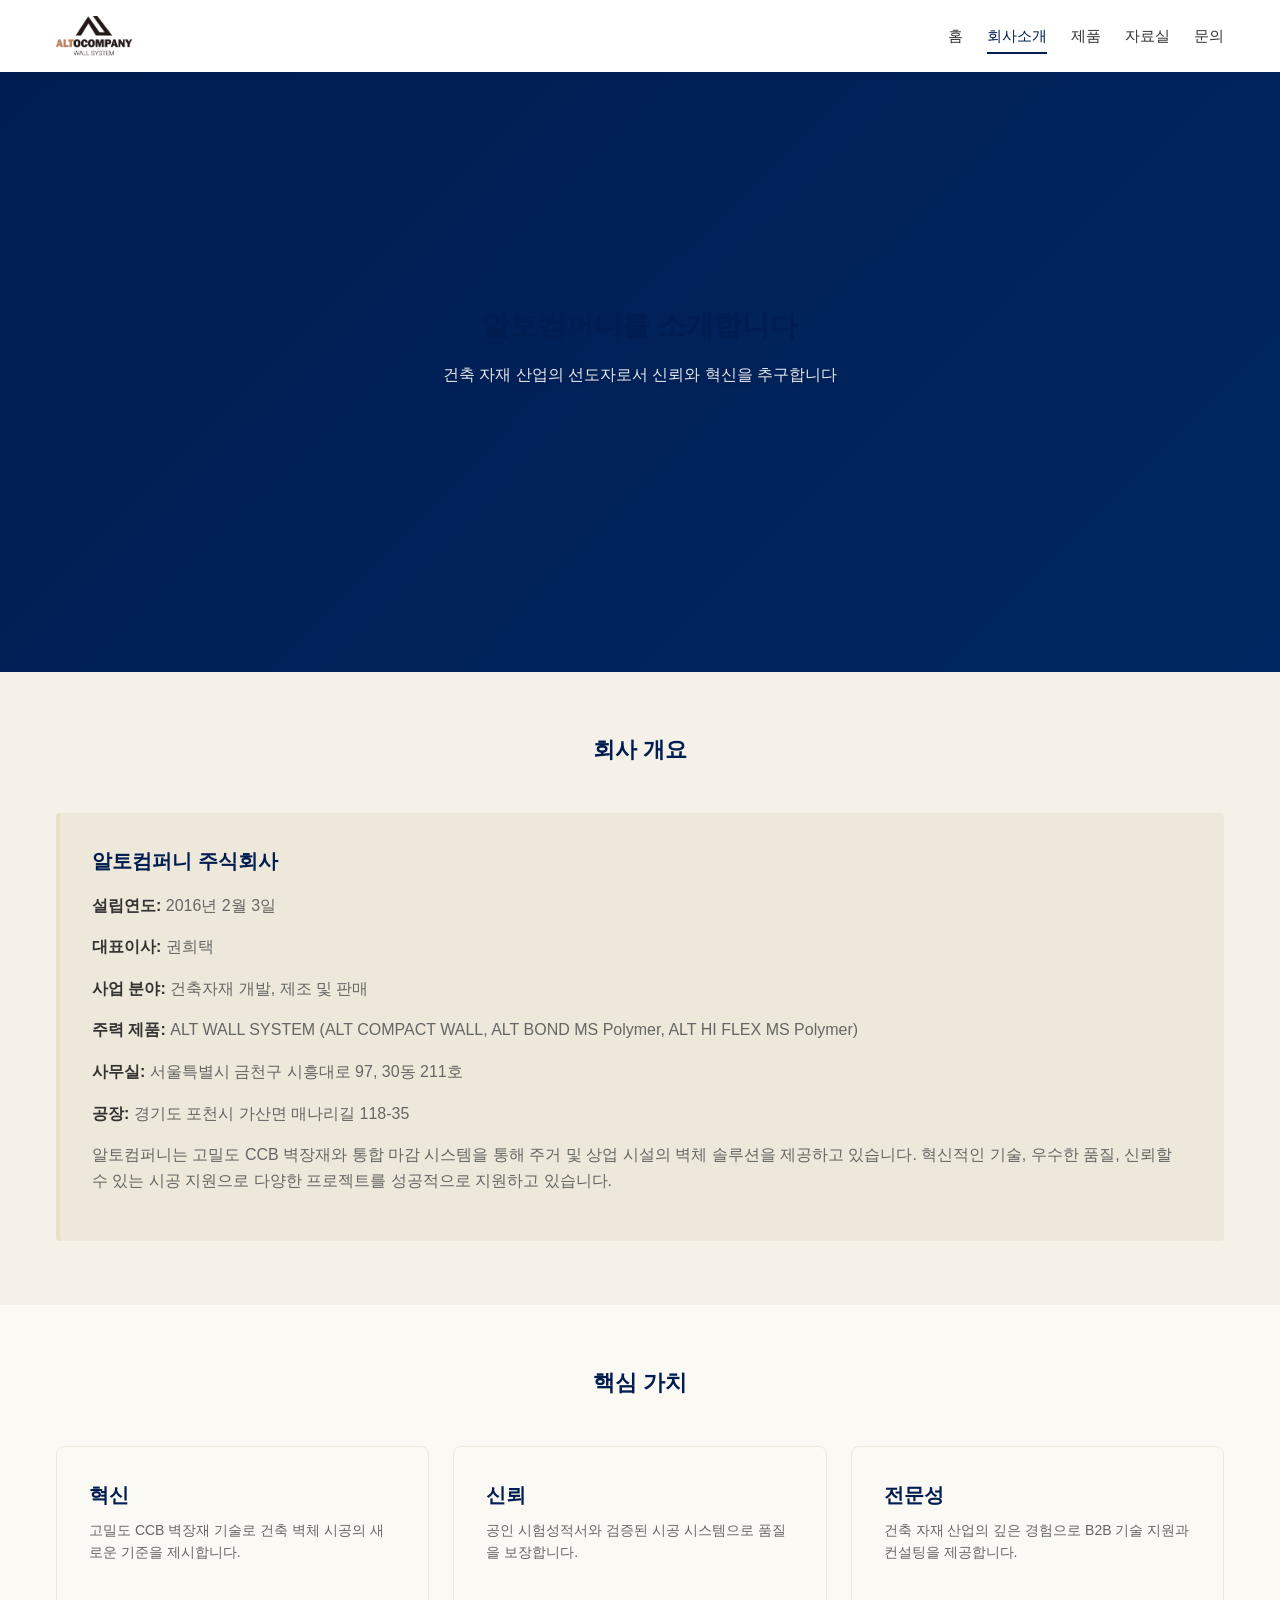
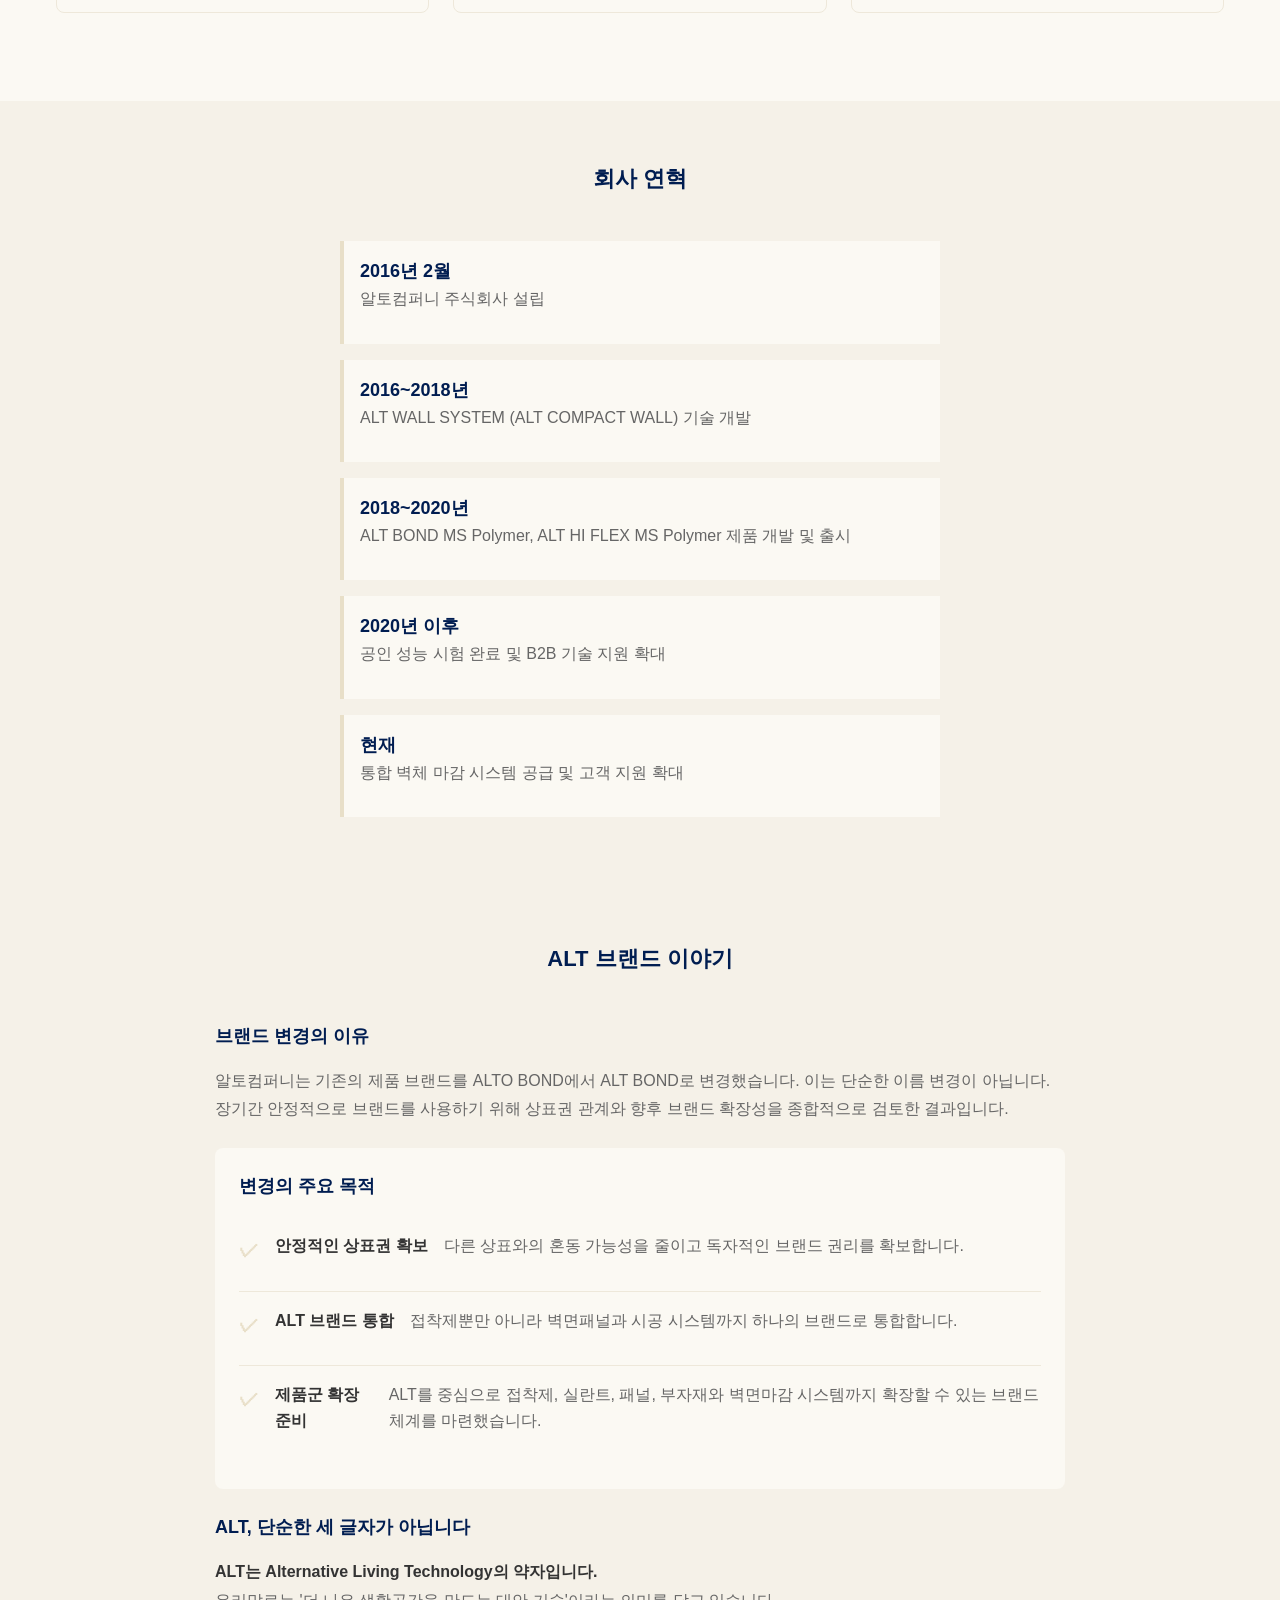
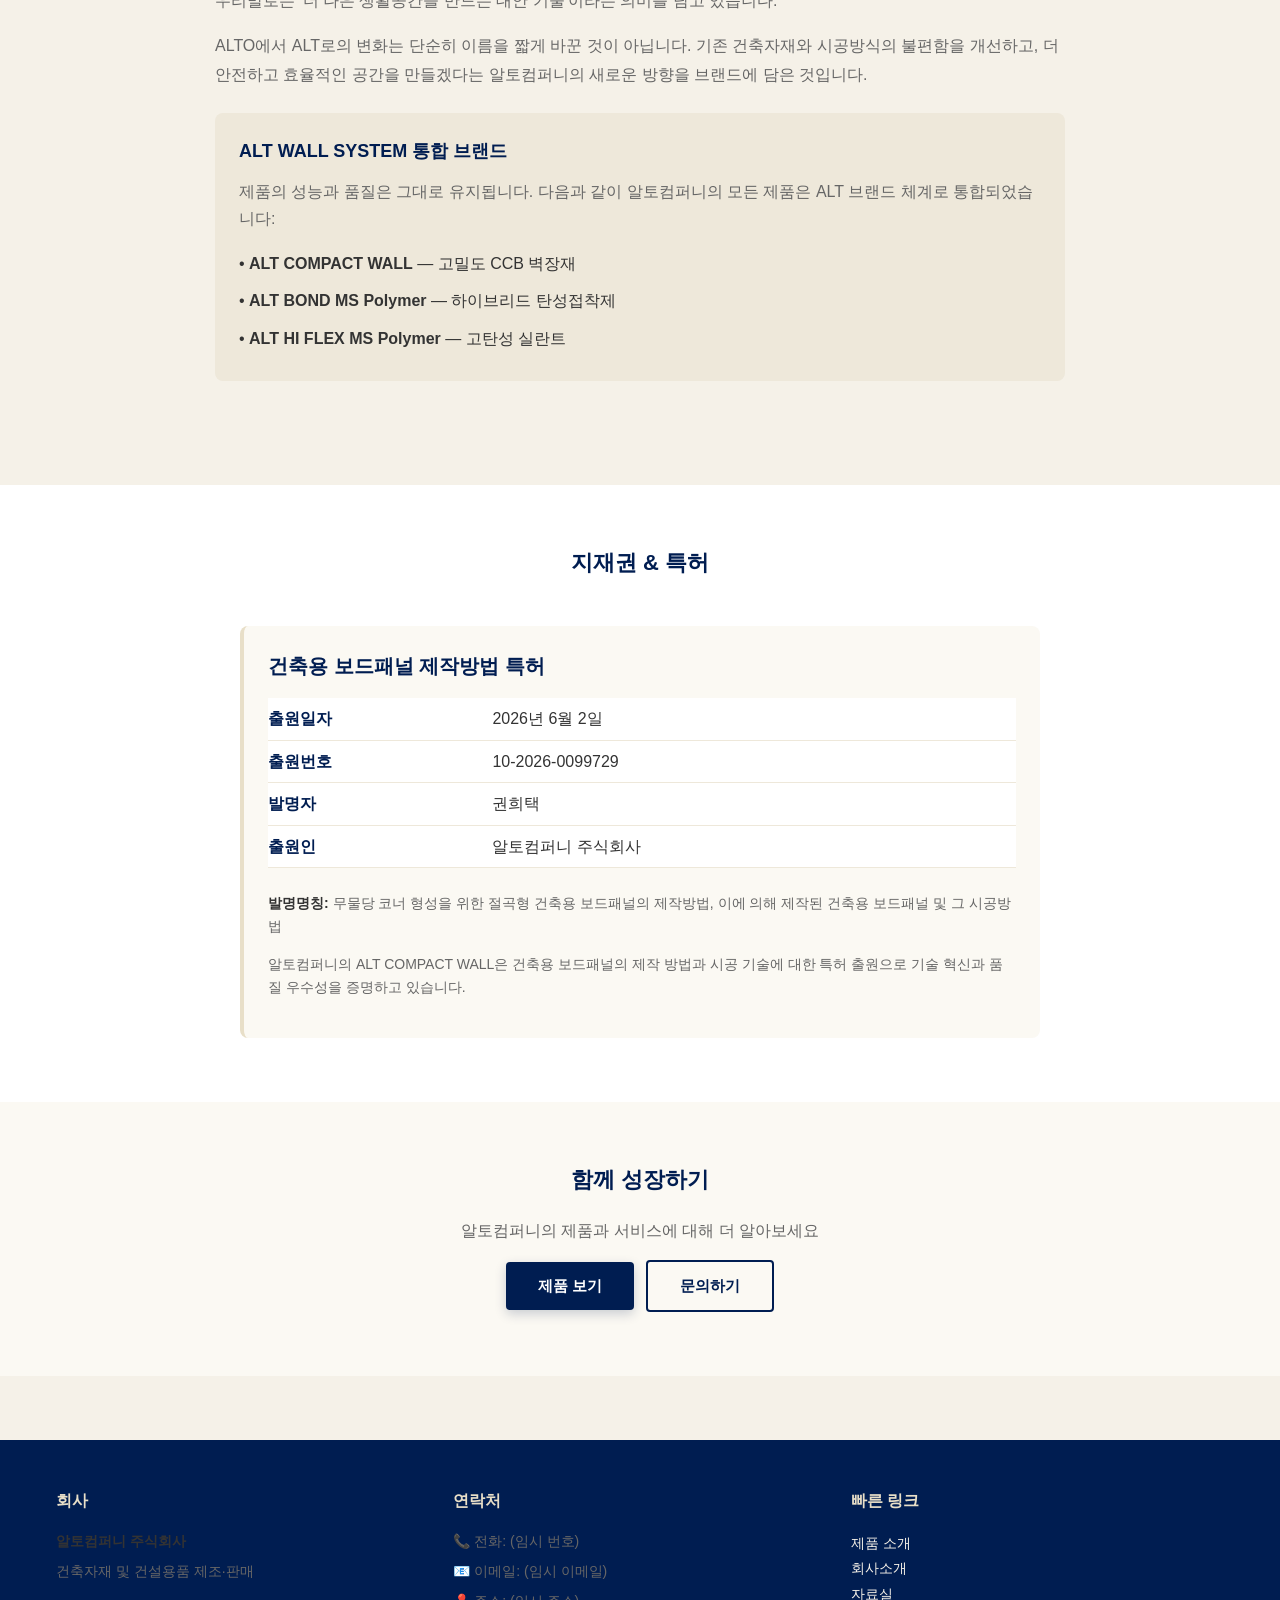
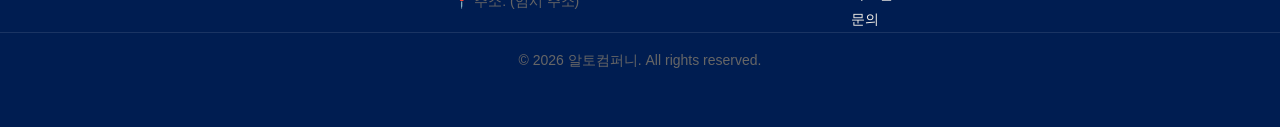
==== about.html @ 34ff3cf1 "Update about.html" ====
<!DOCTYPE html>
<html lang="ko">
<head>
    <meta charset="UTF-8">
    <meta name="viewport" content="width=device-width, initial-scale=1.0">
    <title>회사소개 | 알토컴퍼니</title>
    <link rel="stylesheet" href="style.css">
</head>
<body>
    <!-- 헤더 & 네비게이션 -->
    <header>
        <div class="container">
            <a href="index.html" class="logo">
                <img src="altocompany_website_images_/logo.png" alt="알토컴퍼니 로고">
               
            </a>
            <button class="menu-toggle">☰</button>
            <nav>
                <ul>
                    <li><a href="index.html">홈</a></li>
                    <li><a href="about.html" class="active">회사소개</a></li>
                    <li><a href="products.html">제품</a></li>
                    <li><a href="downloads.html">자료실</a></li>
                    <li><a href="contact.html">문의</a></li>
                </ul>
            </nav>
        </div>
    </header>

    <main>
        <!-- 히어로 섹션 -->
        <section class="hero">
            <div class="container">
                <h1>알토컴퍼니를 소개합니다</h1>
                <p>건축 자재 산업의 선도자로서 신뢰와 혁신을 추구합니다</p>
            </div>
        </section>

        <!-- 회사 개요 -->
        <section>
            <div class="container">
                <h2 class="text-center mb-3">회사 개요</h2>
                <div class="highlight">
                    <h3>알토컴퍼니 주식회사</h3>
                    <p><strong>설립연도:</strong> 2016년 2월 3일</p>
                    <p><strong>대표이사:</strong> 권희택</p>
                    <p><strong>사업 분야:</strong> 건축자재 개발, 제조 및 판매</p>
                    <p><strong>주력 제품:</strong> ALT WALL SYSTEM (ALT COMPACT WALL, ALT BOND MS Polymer, ALT HI FLEX MS Polymer)</p>
                    <p><strong>사무실:</strong> 서울특별시 금천구 시흥대로 97, 30동 211호</p>
                    <p><strong>공장:</strong> 경기도 포천시 가산면 매나리길 118-35</p>
                    <p style="margin-top: 16px;">
                        알토컴퍼니는 고밀도 CCB 벽장재와 통합 마감 시스템을 통해
                        주거 및 상업 시설의 벽체 솔루션을 제공하고 있습니다.
                        혁신적인 기술, 우수한 품질, 신뢰할 수 있는 시공 지원으로
                        다양한 프로젝트를 성공적으로 지원하고 있습니다.
                    </p>
                </div>
            </div>
        </section>

        <!-- 핵심 가치 -->
        <section style="background-color: var(--bg-lighter);">
            <div class="container">
                <h2 class="text-center mb-3">핵심 가치</h2>
                <div class="cards">
                    <div class="card">
                        <h3>혁신</h3>
                        <p>고밀도 CCB 벽장재 기술로 건축 벽체 시공의 새로운 기준을 제시합니다.</p>
                    </div>
                    <div class="card">
                        <h3>신뢰</h3>
                        <p>공인 시험성적서와 검증된 시공 시스템으로 품질을 보장합니다.</p>
                    </div>
                    <div class="card">
                        <h3>전문성</h3>
                        <p>건축 자재 산업의 깊은 경험으로 B2B 기술 지원과 컨설팅을 제공합니다.</p>
                    </div>
                </div>
            </div>
        </section>

        <!-- 연혁 -->
        <section>
            <div class="container">
                <h2 class="text-center mb-3">회사 연혁</h2>
                <div style="max-width: 600px; margin: 0 auto;">
                    <div style="padding: 16px; border-left: 4px solid #E8DFC8; background: #FBF9F3; margin-bottom: 16px;">
                        <strong style="color: #001D51; font-size: 18px;">2016년 2월</strong>
                        <p>알토컴퍼니 주식회사 설립</p>
                    </div>
                    <div style="padding: 16px; border-left: 4px solid #E8DFC8; background: #FBF9F3; margin-bottom: 16px;">
                        <strong style="color: #001D51; font-size: 18px;">2016~2018년</strong>
                        <p>ALT WALL SYSTEM (ALT COMPACT WALL) 기술 개발</p>
                    </div>
                    <div style="padding: 16px; border-left: 4px solid #E8DFC8; background: #FBF9F3; margin-bottom: 16px;">
                        <strong style="color: #001D51; font-size: 18px;">2018~2020년</strong>
                        <p>ALT BOND MS Polymer, ALT HI FLEX MS Polymer 제품 개발 및 출시</p>
                    </div>
                    <div style="padding: 16px; border-left: 4px solid #E8DFC8; background: #FBF9F3; margin-bottom: 16px;">
                        <strong style="color: #001D51; font-size: 18px;">2020년 이후</strong>
                        <p>공인 성능 시험 완료 및 B2B 기술 지원 확대</p>
                    </div>
                    <div style="padding: 16px; border-left: 4px solid #E8DFC8; background: #FBF9F3;">
                        <strong style="color: #001D51; font-size: 18px;">현재</strong>
                        <p>통합 벽체 마감 시스템 공급 및 고객 지원 확대</p>
                    </div>
                </div>
            </div>
        </section>

        <!-- ALT 브랜드 스토리 -->
        <section>
            <div class="container">
                <h2 class="text-center mb-3">ALT 브랜드 이야기</h2>

                <div style="max-width: 850px; margin: 0 auto; margin-bottom: 40px;">
                    <h3 style="color: #001D51; margin-bottom: 16px; font-size: 18px;">브랜드 변경의 이유</h3>
                    <p style="margin-bottom: 24px; line-height: 1.8;">
                        알토컴퍼니는 기존의 제품 브랜드를 ALTO BOND에서 ALT BOND로 변경했습니다. 이는 단순한 이름 변경이 아닙니다.
                        장기간 안정적으로 브랜드를 사용하기 위해 상표권 관계와 향후 브랜드 확장성을 종합적으로 검토한 결과입니다.
                    </p>

                    <div style="background: #FBF9F3; padding: 24px; border-radius: 8px; margin-bottom: 24px;">
                        <h4 style="color: #001D51; margin-bottom: 16px;">변경의 주요 목적</h4>
                        <ul class="features-list">
                            <li>
                                <strong>안정적인 상표권 확보</strong>
                                <p>다른 상표와의 혼동 가능성을 줄이고 독자적인 브랜드 권리를 확보합니다.</p>
                            </li>
                            <li>
                                <strong>ALT 브랜드 통합</strong>
                                <p>접착제뿐만 아니라 벽면패널과 시공 시스템까지 하나의 브랜드로 통합합니다.</p>
                            </li>
                            <li>
                                <strong>제품군 확장 준비</strong>
                                <p>ALT를 중심으로 접착제, 실란트, 패널, 부자재와 벽면마감 시스템까지 확장할 수 있는 브랜드 체계를 마련했습니다.</p>
                            </li>
                        </ul>
                    </div>

                    <h3 style="color: #001D51; margin-bottom: 16px; font-size: 18px;">ALT, 단순한 세 글자가 아닙니다</h3>
                    <p style="margin-bottom: 16px; line-height: 1.8;">
                        <strong>ALT는 Alternative Living Technology의 약자입니다.</strong><br>
                        우리말로는 '더 나은 생활공간을 만드는 대안 기술'이라는 의미를 담고 있습니다.
                    </p>
                    <p style="margin-bottom: 24px; line-height: 1.8;">
                        ALTO에서 ALT로의 변화는 단순히 이름을 짧게 바꾼 것이 아닙니다.
                        기존 건축자재와 시공방식의 불편함을 개선하고, 더 안전하고 효율적인 공간을 만들겠다는 알토컴퍼니의 새로운 방향을 브랜드에 담은 것입니다.
                    </p>

                    <div style="background: #EEE8DA; padding: 24px; border-radius: 8px;">
                        <h4 style="color: #001D51; margin-bottom: 12px;">ALT WALL SYSTEM 통합 브랜드</h4>
                        <p style="margin-bottom: 12px; line-height: 1.7;">
                            제품의 성능과 품질은 그대로 유지됩니다. 다음과 같이 알토컴퍼니의 모든 제품은 ALT 브랜드 체계로 통합되었습니다:
                        </p>
                        <ul style="list-style: none; padding-left: 0;">
                            <li style="padding: 6px 0;">• <strong>ALT COMPACT WALL</strong> — 고밀도 CCB 벽장재</li>
                            <li style="padding: 6px 0;">• <strong>ALT BOND MS Polymer</strong> — 하이브리드 탄성접착제</li>
                            <li style="padding: 6px 0;">• <strong>ALT HI FLEX MS Polymer</strong> — 고탄성 실란트</li>
                        </ul>
                    </div>
                </div>
            </div>
        </section>

        <!-- 지재권 & 특허 -->
        <section style="background-color: white;">
            <div class="container">
                <h2 class="text-center mb-3">지재권 & 특허</h2>

                <div style="max-width: 800px; margin: 0 auto;">
                    <div style="background: #FBF9F3; padding: 24px; border-radius: 8px; border-left: 4px solid #E8DFC8;">
                        <h3 style="color: #001D51; margin-bottom: 12px;">건축용 보드패널 제작방법 특허</h3>
                        <table style="width: 100%; margin-top: 16px;">
                            <tr>
                                <td style="padding: 8px 0; font-weight: 600; width: 30%; color: #001D51;">출원일자</td>
                                <td style="padding: 8px 0;">2026년 6월 2일</td>
                            </tr>
                            <tr>
                                <td style="padding: 8px 0; font-weight: 600; color: #001D51;">출원번호</td>
                                <td style="padding: 8px 0;">10-2026-0099729</td>
                            </tr>
                            <tr>
                                <td style="padding: 8px 0; font-weight: 600; color: #001D51;">발명자</td>
                                <td style="padding: 8px 0;">권희택</td>
                            </tr>
                            <tr>
                                <td style="padding: 8px 0; font-weight: 600; color: #001D51;">출원인</td>
                                <td style="padding: 8px 0;">알토컴퍼니 주식회사</td>
                            </tr>
                        </table>

                        <p style="margin-top: 16px; font-size: 14px; color: #666; line-height: 1.6;">
                            <strong>발명명칭:</strong> 무물당 코너 형성을 위한 절곡형 건축용 보드패널의 제작방법,
                            이에 의해 제작된 건축용 보드패널 및 그 시공방법
                        </p>

                        <p style="margin-top: 16px; font-size: 14px; color: #666; line-height: 1.6;">
                            알토컴퍼니의 ALT COMPACT WALL은 건축용 보드패널의 제작 방법과 시공 기술에 대한
                            특허 출원으로 기술 혁신과 품질 우수성을 증명하고 있습니다.
                        </p>
                    </div>
                </div>
            </div>
        </section>

        <!-- CTA -->
        <section class="text-center" style="background-color: var(--bg-lighter);">
            <div class="container">
                <h2>함께 성장하기</h2>
                <p>알토컴퍼니의 제품과 서비스에 대해 더 알아보세요</p>
                <a href="products.html" class="btn btn-primary">제품 보기</a>
                <a href="contact.html" class="btn btn-outline" style="margin-left: 8px;">문의하기</a>
            </div>
        </section>
    </main>

    <!-- 푸터 -->
    <footer>
        <div class="container">
            <div>
                <h4>회사</h4>
                <p><strong>알토컴퍼니 주식회사</strong></p>
                <p>건축자재 및 건설용품 제조·판매</p>
            </div>
            <div>
                <h4>연락처</h4>
                <p>📞 전화: (임시 번호)</p>
                <p>📧 이메일: (임시 이메일)</p>
                <p>📍 주소: (임시 주소)</p>
            </div>
            <div>
                <h4>빠른 링크</h4>
                <a href="products.html">제품 소개</a><br>
                <a href="about.html">회사소개</a><br>
                <a href="downloads.html">자료실</a><br>
                <a href="contact.html">문의</a>
            </div>
        </div>
        <div class="footer-bottom">
            <p>&copy; 2026 알토컴퍼니. All rights reserved.</p>
        </div>
    </footer>
</body>
</html>
---- style.css ----
/* ========================================
   알토컴퍼니 홈페이지 - 공통 스타일
   ======================================== */

:root {
    /* 색상 */
    --primary: #001D51;
    --bg-light: #F5F1E8;
    --bg-lighter: #FBF9F3;
    --accent: #EEE8DA;
    --wood: #E8DFC8;
    --dark-gray: #333333;
    --light-gray: #666666;

    /* 타이포그래피 */
    --font-family: -apple-system, BlinkMacSystemFont, 'Segoe UI', 'Helvetica Neue', sans-serif;
    --font-title: 28px;
    --font-subtitle: 22px;
    --font-body: 16px;
    --line-height: 1.6;

    /* 간격 */
    --spacing: 16px;
    --max-width: 1200px;
    --gap: 24px;

    /* 반응형 */
    --bp-mobile: 768px;
}

* {
    margin: 0;
    padding: 0;
    box-sizing: border-box;
}

html, body {
    scroll-behavior: smooth;
}

body {
    font-family: var(--font-family);
    font-size: var(--font-body);
    line-height: var(--line-height);
    color: var(--dark-gray);
    background-color: var(--bg-light);
}

/* ========================================
   컨테이너 & 레이아웃
   ======================================== */

.container {
    max-width: var(--max-width);
    margin: 0 auto;
    padding: 0 var(--spacing);
}

section {
    padding: calc(var(--spacing) * 4) 0;
}

/* ========================================
   헤더 & 네비게이션
   ======================================== */

header {
    background-color: white;
    box-shadow: 0 2px 8px rgba(0, 29, 81, 0.08);
    position: sticky;
    top: 0;
    z-index: 1000;
}

header .container {
    display: flex;
    justify-content: space-between;
    align-items: center;
    padding: var(--spacing) var(--spacing);
}

.logo {
    display: flex;
    align-items: center;
    gap: 12px;
    font-size: 16px;
    font-weight: bold;
    color: var(--primary);
    text-decoration: none;
    letter-spacing: -0.5px;
}

.logo img {
    height: 40px;
    width: auto;
    object-fit: contain;
}

.logo-text {
    display: flex;
    flex-direction: column;
    line-height: 1.2;
}

.logo-text strong {
    font-size: 16px;
    font-weight: 700;
}

.logo-text small {
    font-size: 11px;
    font-weight: 400;
    color: var(--light-gray);
}

.logo:hover {
    opacity: 0.8;
}

@media (max-width: var(--bp-mobile)) {
    .logo {
        gap: 8px;
    }

    .logo img {
        height: 32px;
    }

    .logo-text strong {
        font-size: 14px;
    }

    .logo-text small {
        font-size: 10px;
    }
}

nav ul {
    list-style: none;
    display: flex;
    gap: var(--gap);
}

nav a {
    color: var(--dark-gray);
    text-decoration: none;
    font-size: 15px;
    padding: 8px 0;
    border-bottom: 2px solid transparent;
    transition: all 0.3s ease;
}

nav a:hover,
nav a.active {
    color: var(--primary);
    border-bottom-color: var(--primary);
}

/* 모바일 메뉴 토글 (추후 JavaScript 추가) */
.menu-toggle {
    display: none;
    background: none;
    border: none;
    font-size: 24px;
    cursor: pointer;
    color: var(--primary);
}

@media (max-width: var(--bp-mobile)) {
    nav ul {
        display: none;
        flex-direction: column;
        gap: var(--spacing);
        position: absolute;
        top: 60px;
        left: 0;
        right: 0;
        background: white;
        padding: var(--spacing);
        box-shadow: 0 4px 8px rgba(0, 0, 0, 0.1);
    }

    nav ul.active {
        display: flex;
    }

    .menu-toggle {
        display: block;
    }
}

/* ========================================
   푸터
   ======================================== */

footer {
    background-color: var(--primary);
    color: white;
    padding: calc(var(--spacing) * 3) 0;
    margin-top: calc(var(--spacing) * 4);
}

footer .container {
    display: grid;
    grid-template-columns: repeat(auto-fit, minmax(250px, 1fr));
    gap: var(--gap);
}

footer h4 {
    font-size: 16px;
    margin-bottom: var(--spacing);
    color: var(--wood);
}

footer p,
footer a {
    font-size: 14px;
    margin-bottom: 8px;
}

footer a {
    color: var(--bg-light);
    text-decoration: none;
    transition: color 0.3s ease;
}

footer a:hover {
    color: var(--wood);
}

.footer-bottom {
    grid-column: 1 / -1;
    text-align: center;
    padding-top: var(--spacing);
    border-top: 1px solid rgba(255, 255, 255, 0.1);
    font-size: 13px;
    color: rgba(255, 255, 255, 0.7);
}

/* ========================================
   타이포그래피
   ======================================== */

h1 {
    font-size: var(--font-title);
    color: var(--primary);
    margin-bottom: var(--spacing);
    line-height: 1.3;
}

h2 {
    font-size: var(--font-subtitle);
    color: var(--primary);
    margin-bottom: calc(var(--spacing) * 1.5);
    line-height: 1.3;
}

h3 {
    font-size: 20px;
    color: var(--primary);
    margin-bottom: var(--spacing);
}

h4 {
    font-size: 18px;
    color: var(--dark-gray);
    margin-bottom: 8px;
}

p {
    margin-bottom: var(--spacing);
    color: var(--light-gray);
}

strong {
    color: var(--dark-gray);
    font-weight: 600;
}

/* ========================================
   버튼 & 링크
   ======================================== */

.btn {
    display: inline-block;
    padding: 12px 32px;
    border-radius: 4px;
    text-decoration: none;
    font-weight: 600;
    font-size: 15px;
    transition: all 0.3s ease;
    border: none;
    cursor: pointer;
}

.btn-primary {
    background-color: var(--primary);
    color: white;
    box-shadow: 0 4px 12px rgba(0, 29, 81, 0.2);
}

.btn-primary:hover {
    background-color: #00142f;
    box-shadow: 0 8px 24px rgba(0, 29, 81, 0.4);
    transform: translateY(-2px);
}

.btn-secondary {
    background-color: var(--wood);
    color: white;
    box-shadow: 0 4px 12px rgba(232, 223, 200, 0.2);
}

.btn-secondary:hover {
    background-color: #d9cfb9;
    color: var(--primary);
    box-shadow: 0 8px 24px rgba(232, 223, 200, 0.4);
    transform: translateY(-2px);
}

.btn-outline {
    border: 2px solid var(--primary);
    color: var(--primary);
    background-color: transparent;
}

.btn-outline:hover {
    background-color: var(--primary);
    color: white;
}

/* ========================================
   히어로 섹션
   ======================================== */

.hero {
    background: linear-gradient(135deg, var(--primary) 0%, #002d6a 100%);
    background-size: cover;
    background-position: center;
    color: white;
    text-align: center;
    padding: calc(var(--spacing) * 10) var(--spacing);
    min-height: 600px;
    display: flex;
    align-items: center;
    justify-content: center;
    position: relative;
}

/* 배경 이미지 오버레이 (어두운 반투명) */
.hero::before {
    content: '';
    position: absolute;
    top: 0;
    left: 0;
    right: 0;
    bottom: 0;
    background: rgba(0, 29, 81, 0.35);
    z-index: 1;
}

.hero .container {
    position: relative;
    z-index: 2;
    max-width: 700px;
}

.hero-title {
    font-size: 56px;
    font-weight: 700;
    letter-spacing: -1px;
    margin-bottom: 12px;
    line-height: 1.2;
    color: white;
    text-shadow: 0 2px 8px rgba(0, 0, 0, 0.3);
}

.hero-subtitle {
    font-size: 22px;
    font-weight: 400;
    color: rgba(255, 255, 255, 0.98);
    margin-bottom: 8px;
    text-shadow: 0 1px 4px rgba(0, 0, 0, 0.2);
}

.hero p {
    color: rgba(255, 255, 255, 0.9);
    font-size: 16px;
    margin-bottom: calc(var(--spacing) * 3);
    max-width: 600px;
    margin-left: auto;
    margin-right: auto;
    line-height: 1.7;
    text-shadow: 0 1px 4px rgba(0, 0, 0, 0.2);
}

.hero .btn {
    margin: 0 8px;
    font-size: 16px;
}

@media (max-width: var(--bp-mobile)) {
    .hero {
        min-height: 450px;
        padding: calc(var(--spacing) * 5) var(--spacing);
    }

    .hero .container {
        max-width: 100%;
    }

    .hero-title {
        font-size: 32px;
        margin-bottom: 8px;
    }

    .hero-subtitle {
        font-size: 16px;
        margin-bottom: 12px;
    }

    .hero p {
        font-size: 14px;
        margin-bottom: calc(var(--spacing) * 2);
    }

    .hero .btn {
        display: inline-block;
        margin: 6px;
        padding: 10px 24px;
        font-size: 14px;
    }
}

/* ========================================
   카드 레이아웃
   ======================================== */

.cards {
    display: grid;
    grid-template-columns: repeat(auto-fit, minmax(300px, 1fr));
    gap: var(--gap);
    margin: var(--gap) 0;
}

.card {
    background-color: var(--bg-lighter);
    border-radius: 8px;
    padding: calc(var(--spacing) * 2);
    border: 1px solid var(--accent);
    transition: all 0.3s ease;
}

.card:hover {
    box-shadow: 0 8px 24px rgba(0, 29, 81, 0.12);
    transform: translateY(-4px);
}

.card img {
    width: 100%;
    height: 200px;
    object-fit: cover;
    border-radius: 4px;
    margin-bottom: var(--spacing);
}

.card h3 {
    margin-bottom: 8px;
}

.card p {
    font-size: 14px;
    margin-bottom: var(--spacing);
}

.card-footer {
    display: flex;
    justify-content: space-between;
    align-items: center;
    margin-top: var(--spacing);
    padding-top: var(--spacing);
    border-top: 1px solid var(--accent);
}

/* ========================================
   특징 리스트
   ======================================== */

.features-list {
    list-style: none;
}

.features-list li {
    padding: var(--spacing) 0;
    border-bottom: 1px solid var(--accent);
    display: flex;
    gap: var(--spacing);
}

.features-list li:last-child {
    border-bottom: none;
}

.features-list li::before {
    content: "✓";
    color: var(--wood);
    font-weight: bold;
    font-size: 20px;
    flex-shrink: 0;
}

.features-list strong {
    display: block;
    margin-bottom: 4px;
}

/* ========================================
   폼 요소
   ======================================== */

.form-group {
    margin-bottom: var(--gap);
}

label {
    display: block;
    margin-bottom: 8px;
    font-weight: 600;
    color: var(--dark-gray);
}

input,
textarea,
select {
    width: 100%;
    padding: 12px;
    border: 1px solid var(--accent);
    border-radius: 4px;
    font-family: var(--font-family);
    font-size: var(--font-body);
    transition: border-color 0.3s ease;
}

input:focus,
textarea:focus,
select:focus {
    outline: none;
    border-color: var(--primary);
    box-shadow: 0 0 0 3px rgba(0, 29, 81, 0.08);
}

textarea {
    resize: vertical;
    min-height: 120px;
}

/* ========================================
   테이블
   ======================================== */

table {
    width: 100%;
    border-collapse: collapse;
    background-color: white;
    margin: var(--gap) 0;
}

th {
    background-color: var(--primary);
    color: white;
    padding: var(--spacing);
    text-align: left;
    font-weight: 600;
}

td {
    padding: var(--spacing);
    border-bottom: 1px solid var(--accent);
}

tr:hover {
    background-color: var(--bg-light);
}

/* ========================================
   필터 버튼
   ======================================== */

.filter-buttons {
    display: flex;
    gap: 8px;
    flex-wrap: wrap;
    margin-bottom: var(--gap);
}

.filter-btn {
    padding: 8px 16px;
    border: 2px solid var(--wood);
    background-color: transparent;
    color: var(--primary);
    border-radius: 24px;
    cursor: pointer;
    font-weight: 600;
    font-size: 14px;
    transition: all 0.3s ease;
}

.filter-btn:hover,
.filter-btn.active {
    background-color: var(--primary);
    color: white;
    border-color: var(--primary);
}

/* ========================================
   유틸리티
   ======================================== */

.text-center {
    text-align: center;
}

.text-primary {
    color: var(--primary);
}

.text-muted {
    color: var(--light-gray);
}

.mb-1 { margin-bottom: var(--spacing); }
.mb-2 { margin-bottom: calc(var(--spacing) * 2); }
.mb-3 { margin-bottom: calc(var(--spacing) * 3); }

.mt-1 { margin-top: var(--spacing); }
.mt-2 { margin-top: calc(var(--spacing) * 2); }
.mt-3 { margin-top: calc(var(--spacing) * 3); }

.highlight {
    background-color: var(--accent);
    padding: calc(var(--spacing) * 2);
    border-radius: 4px;
    border-left: 4px solid var(--wood);
}

.divider {
    height: 1px;
    background-color: var(--accent);
    margin: calc(var(--spacing) * 3) 0;
}

/* ========================================
   반응형 디자인
   ======================================== */

@media (max-width: var(--bp-mobile)) {
    :root {
        --font-title: 24px;
        --font-subtitle: 18px;
        --font-body: 15px;
        --spacing: 12px;
        --gap: 16px;
    }

    .container {
        padding: 0 var(--spacing);
    }

    section {
        padding: calc(var(--spacing) * 3) 0;
    }

    h1 { font-size: 24px; }
    h2 { font-size: 18px; }
    h3 { font-size: 16px; }

    .cards {
        grid-template-columns: 1fr;
    }

    footer .container {
        grid-template-columns: 1fr;
    }

    table {
        font-size: 13px;
    }

    th, td {
        padding: 8px;
    }
}
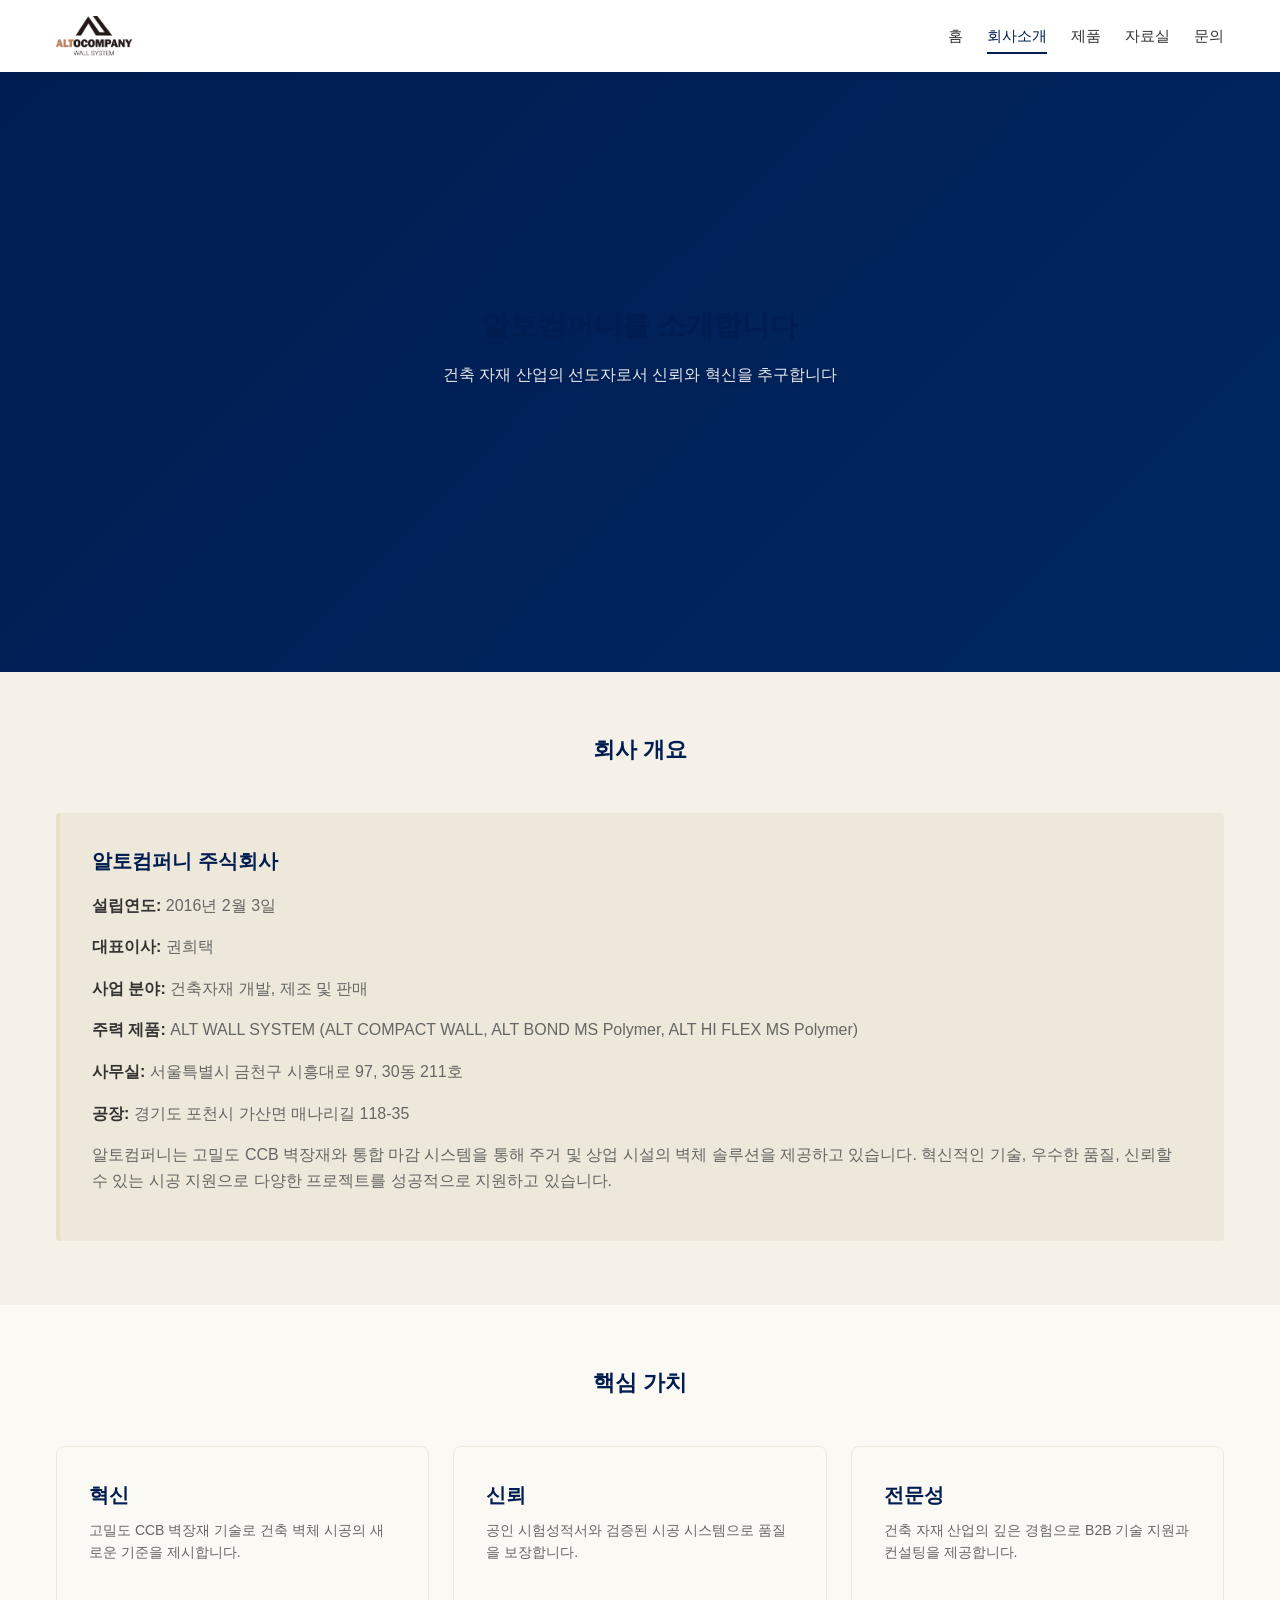
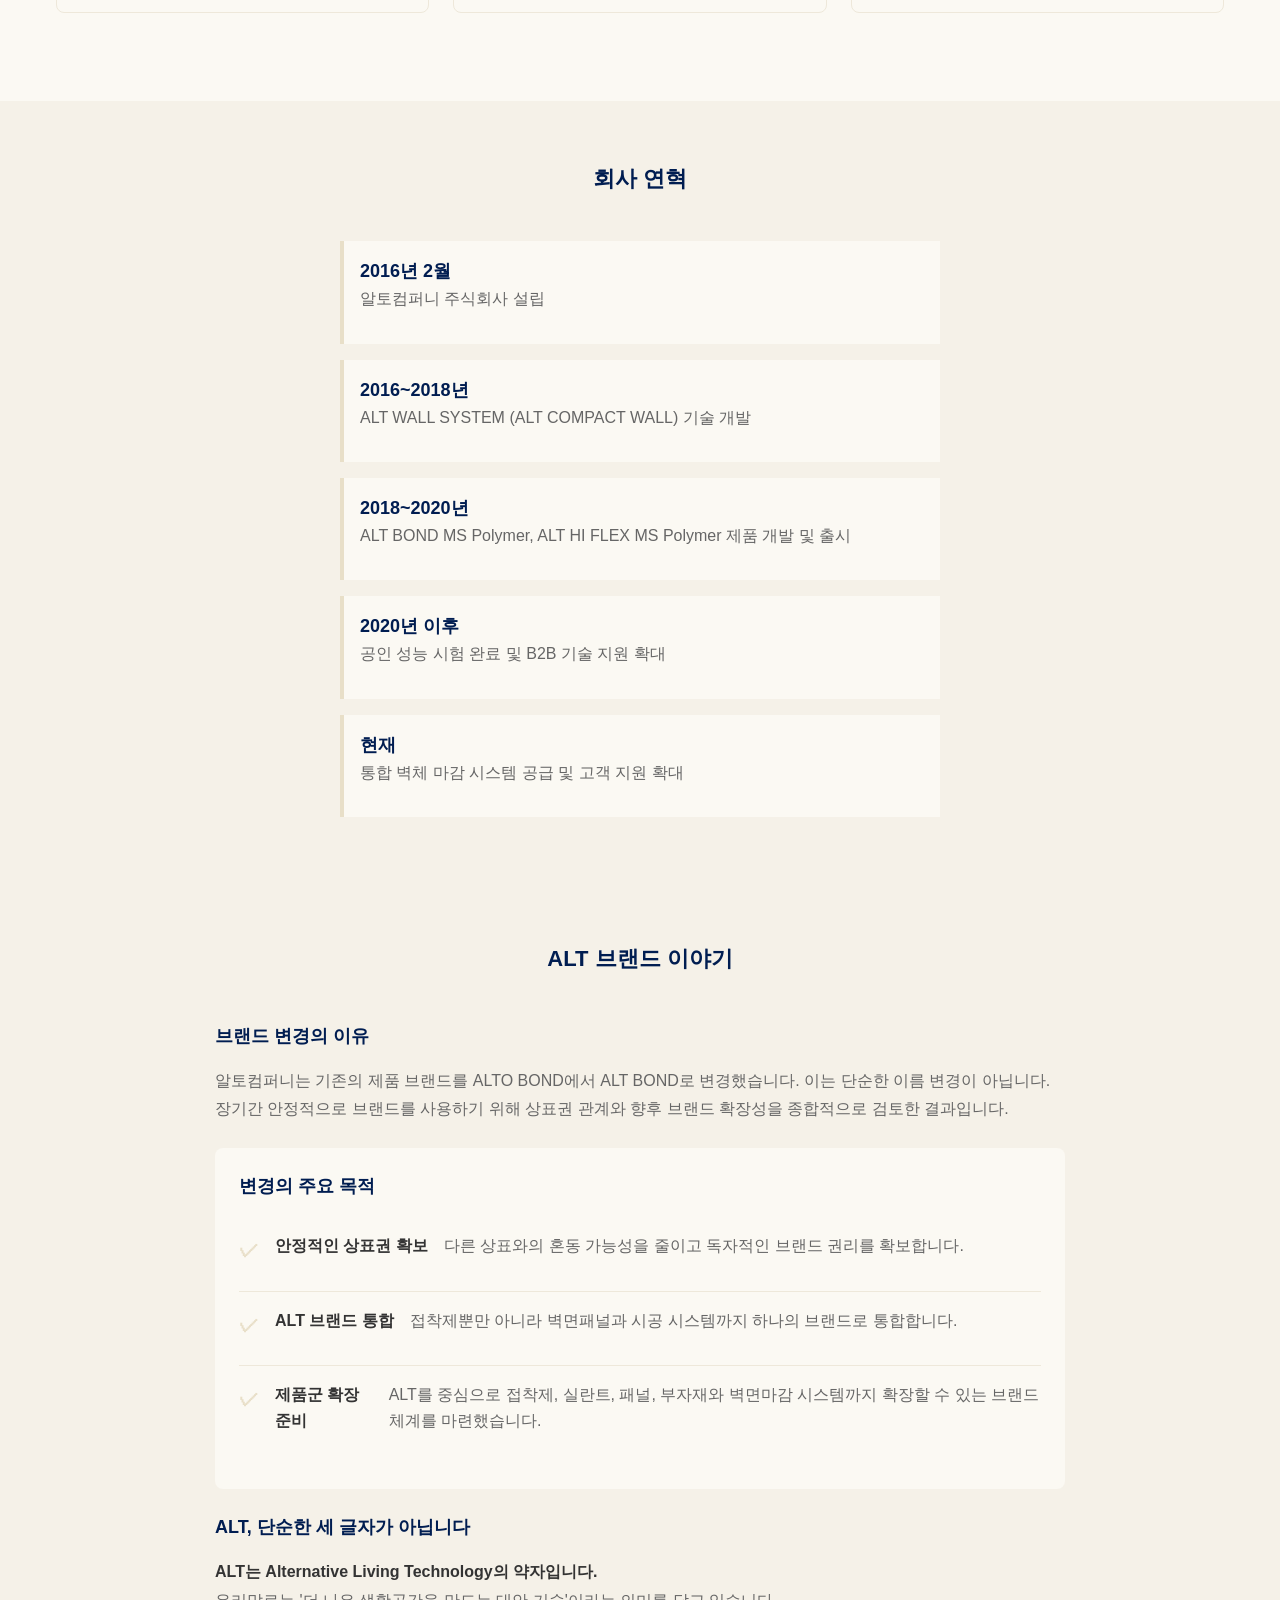
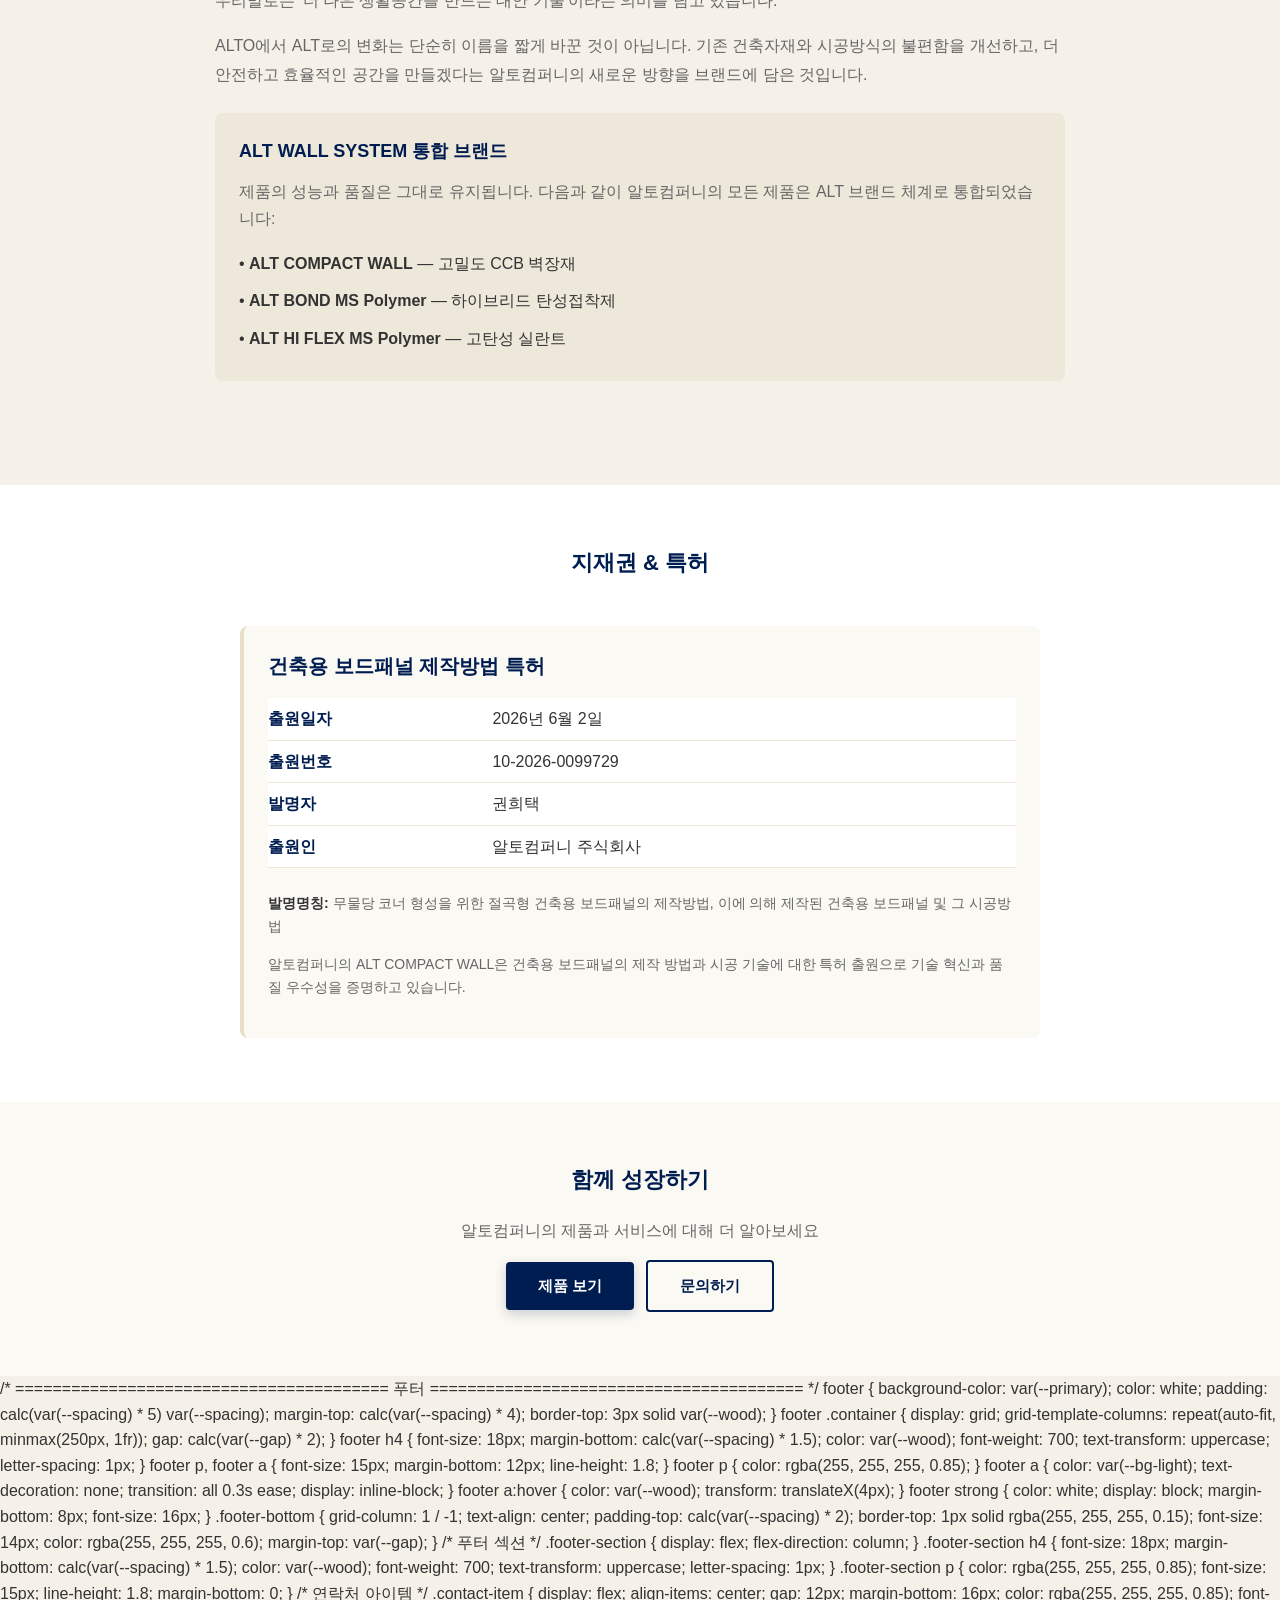
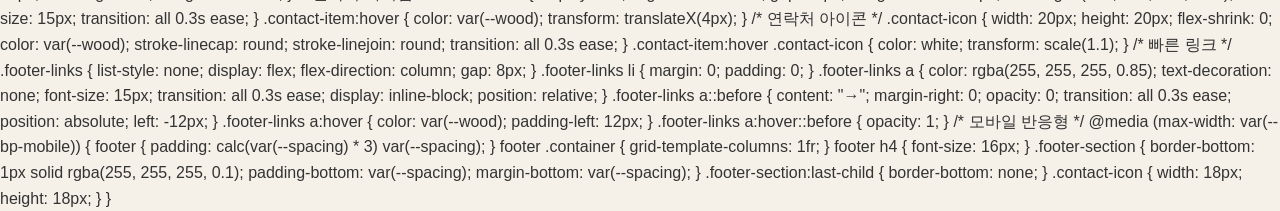
==== commit 920cb355: "Update about.html" ====
--- a/about.html
+++ b/about.html
@@ -215,31 +215,193 @@
         </section>
     </main>
 
-    <!-- 푸터 -->
-    <footer>
-        <div class="container">
-            <div>
-                <h4>회사</h4>
-                <p><strong>알토컴퍼니 주식회사</strong></p>
-                <p>건축자재 및 건설용품 제조·판매</p>
-            </div>
-            <div>
-                <h4>연락처</h4>
-                <p>📞 전화: (임시 번호)</p>
-                <p>📧 이메일: (임시 이메일)</p>
-                <p>📍 주소: (임시 주소)</p>
-            </div>
-            <div>
-                <h4>빠른 링크</h4>
-                <a href="products.html">제품 소개</a><br>
-                <a href="about.html">회사소개</a><br>
-                <a href="downloads.html">자료실</a><br>
-                <a href="contact.html">문의</a>
-            </div>
-        </div>
-        <div class="footer-bottom">
-            <p>&copy; 2026 알토컴퍼니. All rights reserved.</p>
-        </div>
-    </footer>
-</body>
-</html>
+   /* ========================================
+   푸터
+   ======================================== */
+
+footer {
+    background-color: var(--primary);
+    color: white;
+    padding: calc(var(--spacing) * 5) var(--spacing);
+    margin-top: calc(var(--spacing) * 4);
+    border-top: 3px solid var(--wood);
+}
+
+footer .container {
+    display: grid;
+    grid-template-columns: repeat(auto-fit, minmax(250px, 1fr));
+    gap: calc(var(--gap) * 2);
+}
+
+footer h4 {
+    font-size: 18px;
+    margin-bottom: calc(var(--spacing) * 1.5);
+    color: var(--wood);
+    font-weight: 700;
+    text-transform: uppercase;
+    letter-spacing: 1px;
+}
+
+footer p,
+footer a {
+    font-size: 15px;
+    margin-bottom: 12px;
+    line-height: 1.8;
+}
+
+footer p {
+    color: rgba(255, 255, 255, 0.85);
+}
+
+footer a {
+    color: var(--bg-light);
+    text-decoration: none;
+    transition: all 0.3s ease;
+    display: inline-block;
+}
+
+footer a:hover {
+    color: var(--wood);
+    transform: translateX(4px);
+}
+
+footer strong {
+    color: white;
+    display: block;
+    margin-bottom: 8px;
+    font-size: 16px;
+}
+
+.footer-bottom {
+    grid-column: 1 / -1;
+    text-align: center;
+    padding-top: calc(var(--spacing) * 2);
+    border-top: 1px solid rgba(255, 255, 255, 0.15);
+    font-size: 14px;
+    color: rgba(255, 255, 255, 0.6);
+    margin-top: var(--gap);
+}
+
+/* 푸터 섹션 */
+.footer-section {
+    display: flex;
+    flex-direction: column;
+}
+
+.footer-section h4 {
+    font-size: 18px;
+    margin-bottom: calc(var(--spacing) * 1.5);
+    color: var(--wood);
+    font-weight: 700;
+    text-transform: uppercase;
+    letter-spacing: 1px;
+}
+
+.footer-section p {
+    color: rgba(255, 255, 255, 0.85);
+    font-size: 15px;
+    line-height: 1.8;
+    margin-bottom: 0;
+}
+
+/* 연락처 아이템 */
+.contact-item {
+    display: flex;
+    align-items: center;
+    gap: 12px;
+    margin-bottom: 16px;
+    color: rgba(255, 255, 255, 0.85);
+    font-size: 15px;
+    transition: all 0.3s ease;
+}
+
+.contact-item:hover {
+    color: var(--wood);
+    transform: translateX(4px);
+}
+
+/* 연락처 아이콘 */
+.contact-icon {
+    width: 20px;
+    height: 20px;
+    flex-shrink: 0;
+    color: var(--wood);
+    stroke-linecap: round;
+    stroke-linejoin: round;
+    transition: all 0.3s ease;
+}
+
+.contact-item:hover .contact-icon {
+    color: white;
+    transform: scale(1.1);
+}
+
+/* 빠른 링크 */
+.footer-links {
+    list-style: none;
+    display: flex;
+    flex-direction: column;
+    gap: 8px;
+}
+
+.footer-links li {
+    margin: 0;
+    padding: 0;
+}
+
+.footer-links a {
+    color: rgba(255, 255, 255, 0.85);
+    text-decoration: none;
+    font-size: 15px;
+    transition: all 0.3s ease;
+    display: inline-block;
+    position: relative;
+}
+
+.footer-links a::before {
+    content: "→";
+    margin-right: 0;
+    opacity: 0;
+    transition: all 0.3s ease;
+    position: absolute;
+    left: -12px;
+}
+
+.footer-links a:hover {
+    color: var(--wood);
+    padding-left: 12px;
+}
+
+.footer-links a:hover::before {
+    opacity: 1;
+}
+
+/* 모바일 반응형 */
+@media (max-width: var(--bp-mobile)) {
+    footer {
+        padding: calc(var(--spacing) * 3) var(--spacing);
+    }
+    
+    footer .container {
+        grid-template-columns: 1fr;
+    }
+    
+    footer h4 {
+        font-size: 16px;
+    }
+
+    .footer-section {
+        border-bottom: 1px solid rgba(255, 255, 255, 0.1);
+        padding-bottom: var(--spacing);
+        margin-bottom: var(--spacing);
+    }
+
+    .footer-section:last-child {
+        border-bottom: none;
+    }
+
+    .contact-icon {
+        width: 18px;
+        height: 18px;
+    }
+}
--- a/style.css
+++ b/style.css
@@ -188,7 +188,6 @@
         display: block;
     }
 }
-
 /* ========================================
    푸터
    ======================================== */
@@ -196,45 +195,188 @@
 footer {
     background-color: var(--primary);
     color: white;
-    padding: calc(var(--spacing) * 3) 0;
+    padding: calc(var(--spacing) * 5) var(--spacing);
     margin-top: calc(var(--spacing) * 4);
+    border-top: 3px solid var(--wood);
 }
 
 footer .container {
     display: grid;
     grid-template-columns: repeat(auto-fit, minmax(250px, 1fr));
-    gap: var(--gap);
+    gap: calc(var(--gap) * 2);
 }
 
 footer h4 {
-    font-size: 16px;
-    margin-bottom: var(--spacing);
+    font-size: 18px;
+    margin-bottom: calc(var(--spacing) * 1.5);
     color: var(--wood);
+    font-weight: 700;
+    text-transform: uppercase;
+    letter-spacing: 1px;
 }
 
 footer p,
 footer a {
-    font-size: 14px;
-    margin-bottom: 8px;
+    font-size: 15px;
+    margin-bottom: 12px;
+    line-height: 1.8;
+}
+
+footer p {
+    color: rgba(255, 255, 255, 0.85);
 }
 
 footer a {
     color: var(--bg-light);
     text-decoration: none;
-    transition: color 0.3s ease;
+    transition: all 0.3s ease;
+    display: inline-block;
 }
 
 footer a:hover {
     color: var(--wood);
+    transform: translateX(4px);
+}
+
+footer strong {
+    color: white;
+    display: block;
+    margin-bottom: 8px;
+    font-size: 16px;
 }
 
 .footer-bottom {
     grid-column: 1 / -1;
     text-align: center;
-    padding-top: var(--spacing);
-    border-top: 1px solid rgba(255, 255, 255, 0.1);
-    font-size: 13px;
-    color: rgba(255, 255, 255, 0.7);
+    padding-top: calc(var(--spacing) * 2);
+    border-top: 1px solid rgba(255, 255, 255, 0.15);
+    font-size: 14px;
+    color: rgba(255, 255, 255, 0.6);
+    margin-top: var(--gap);
+}
+
+/* 푸터 섹션 */
+.footer-section {
+    display: flex;
+    flex-direction: column;
+}
+
+.footer-section h4 {
+    font-size: 18px;
+    margin-bottom: calc(var(--spacing) * 1.5);
+    color: var(--wood);
+    font-weight: 700;
+    text-transform: uppercase;
+    letter-spacing: 1px;
+}
+
+.footer-section p {
+    color: rgba(255, 255, 255, 0.85);
+    font-size: 15px;
+    line-height: 1.8;
+    margin-bottom: 0;
+}
+
+/* 연락처 아이템 */
+.contact-item {
+    display: flex;
+    align-items: center;
+    gap: 12px;
+    margin-bottom: 16px;
+    color: rgba(255, 255, 255, 0.85);
+    font-size: 15px;
+    transition: all 0.3s ease;
+}
+
+.contact-item:hover {
+    color: var(--wood);
+    transform: translateX(4px);
+}
+
+/* 연락처 아이콘 */
+.contact-icon {
+    width: 20px;
+    height: 20px;
+    flex-shrink: 0;
+    color: var(--wood);
+    stroke-linecap: round;
+    stroke-linejoin: round;
+    transition: all 0.3s ease;
+}
+
+.contact-item:hover .contact-icon {
+    color: white;
+    transform: scale(1.1);
+}
+
+/* 빠른 링크 */
+.footer-links {
+    list-style: none;
+    display: flex;
+    flex-direction: column;
+    gap: 8px;
+}
+
+.footer-links li {
+    margin: 0;
+    padding: 0;
+}
+
+.footer-links a {
+    color: rgba(255, 255, 255, 0.85);
+    text-decoration: none;
+    font-size: 15px;
+    transition: all 0.3s ease;
+    display: inline-block;
+    position: relative;
+}
+
+.footer-links a::before {
+    content: "→";
+    margin-right: 0;
+    opacity: 0;
+    transition: all 0.3s ease;
+    position: absolute;
+    left: -12px;
+}
+
+.footer-links a:hover {
+    color: var(--wood);
+    padding-left: 12px;
+}
+
+.footer-links a:hover::before {
+    opacity: 1;
+}
+
+/* 모바일 반응형 */
+@media (max-width: var(--bp-mobile)) {
+    footer {
+        padding: calc(var(--spacing) * 3) var(--spacing);
+    }
+    
+    footer .container {
+        grid-template-columns: 1fr;
+    }
+    
+    footer h4 {
+        font-size: 16px;
+    }
+
+    .footer-section {
+        border-bottom: 1px solid rgba(255, 255, 255, 0.1);
+        padding-bottom: var(--spacing);
+        margin-bottom: var(--spacing);
+    }
+
+    .footer-section:last-child {
+        border-bottom: none;
+    }
+
+    .contact-icon {
+        width: 18px;
+        height: 18px;
+    }
 }
 
 /* ========================================
@@ -689,4 +831,4 @@
     th, td {
         padding: 8px;
     }
-}+}
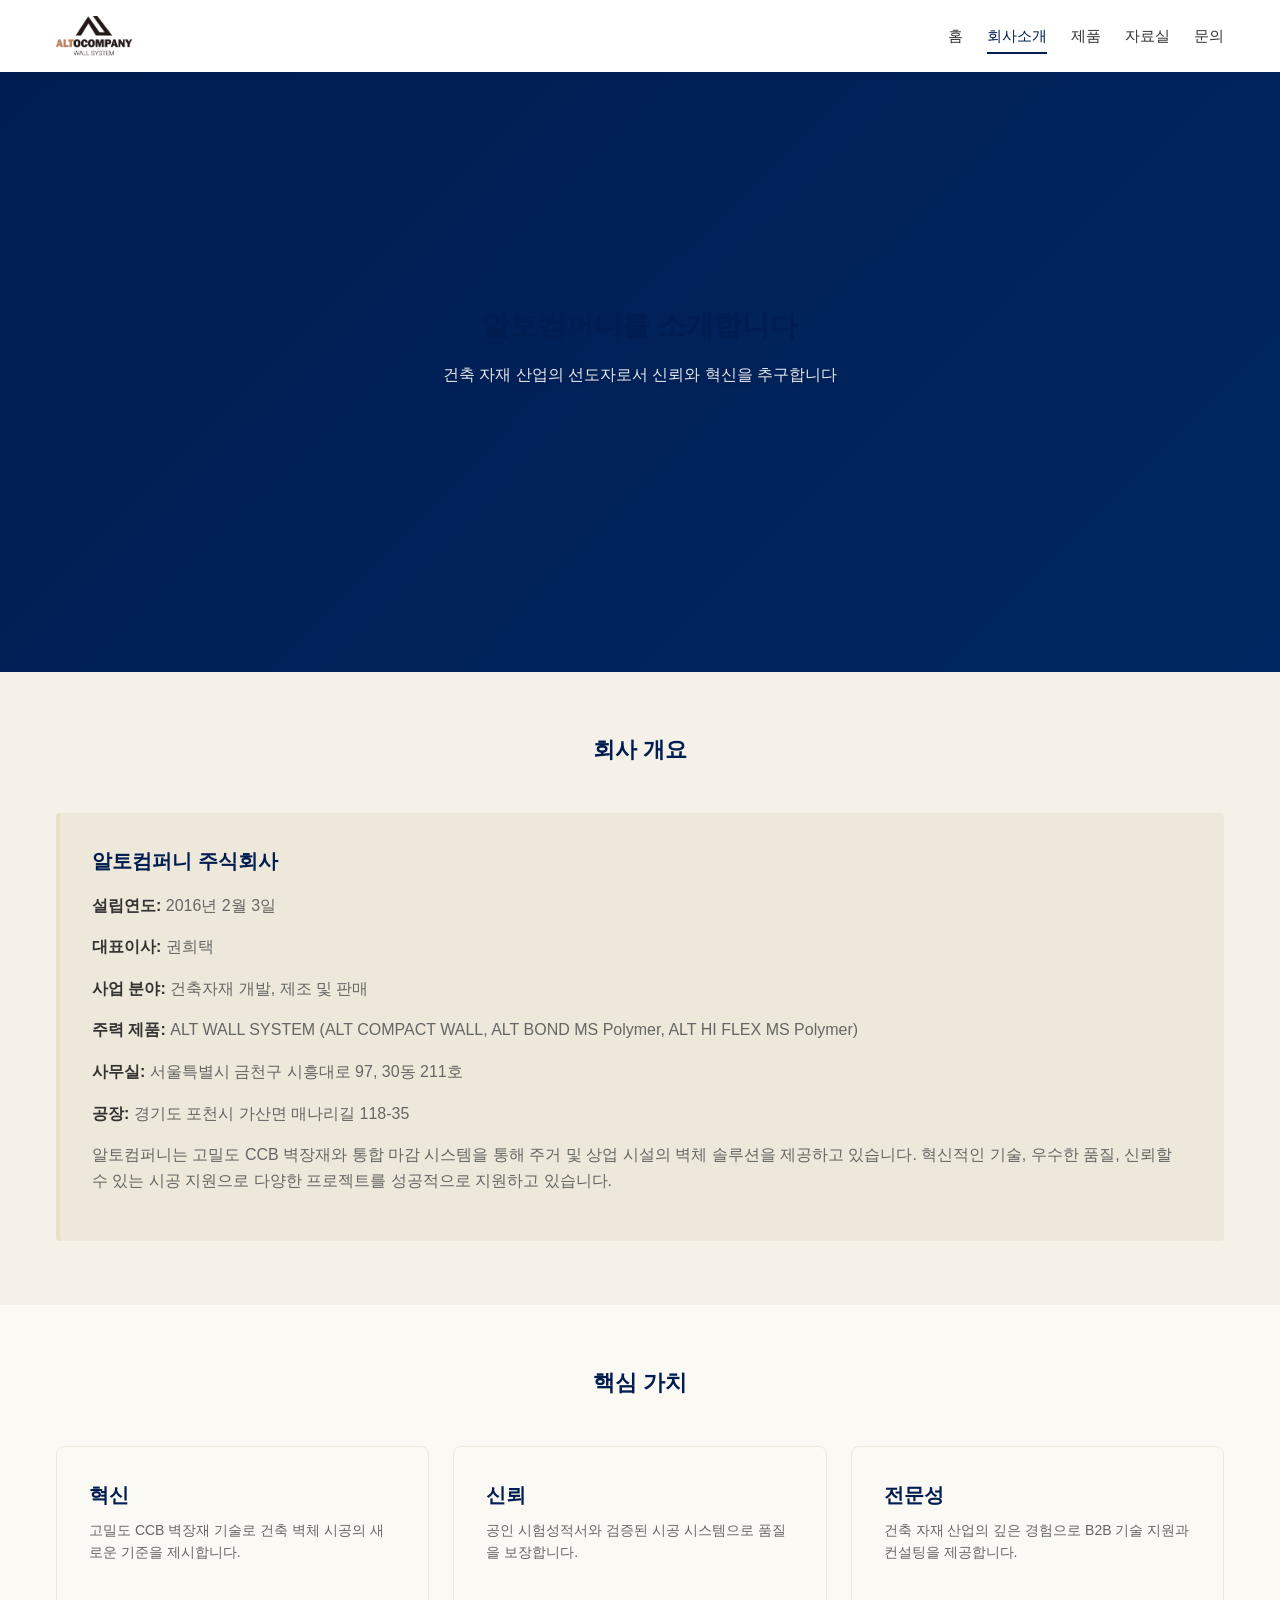
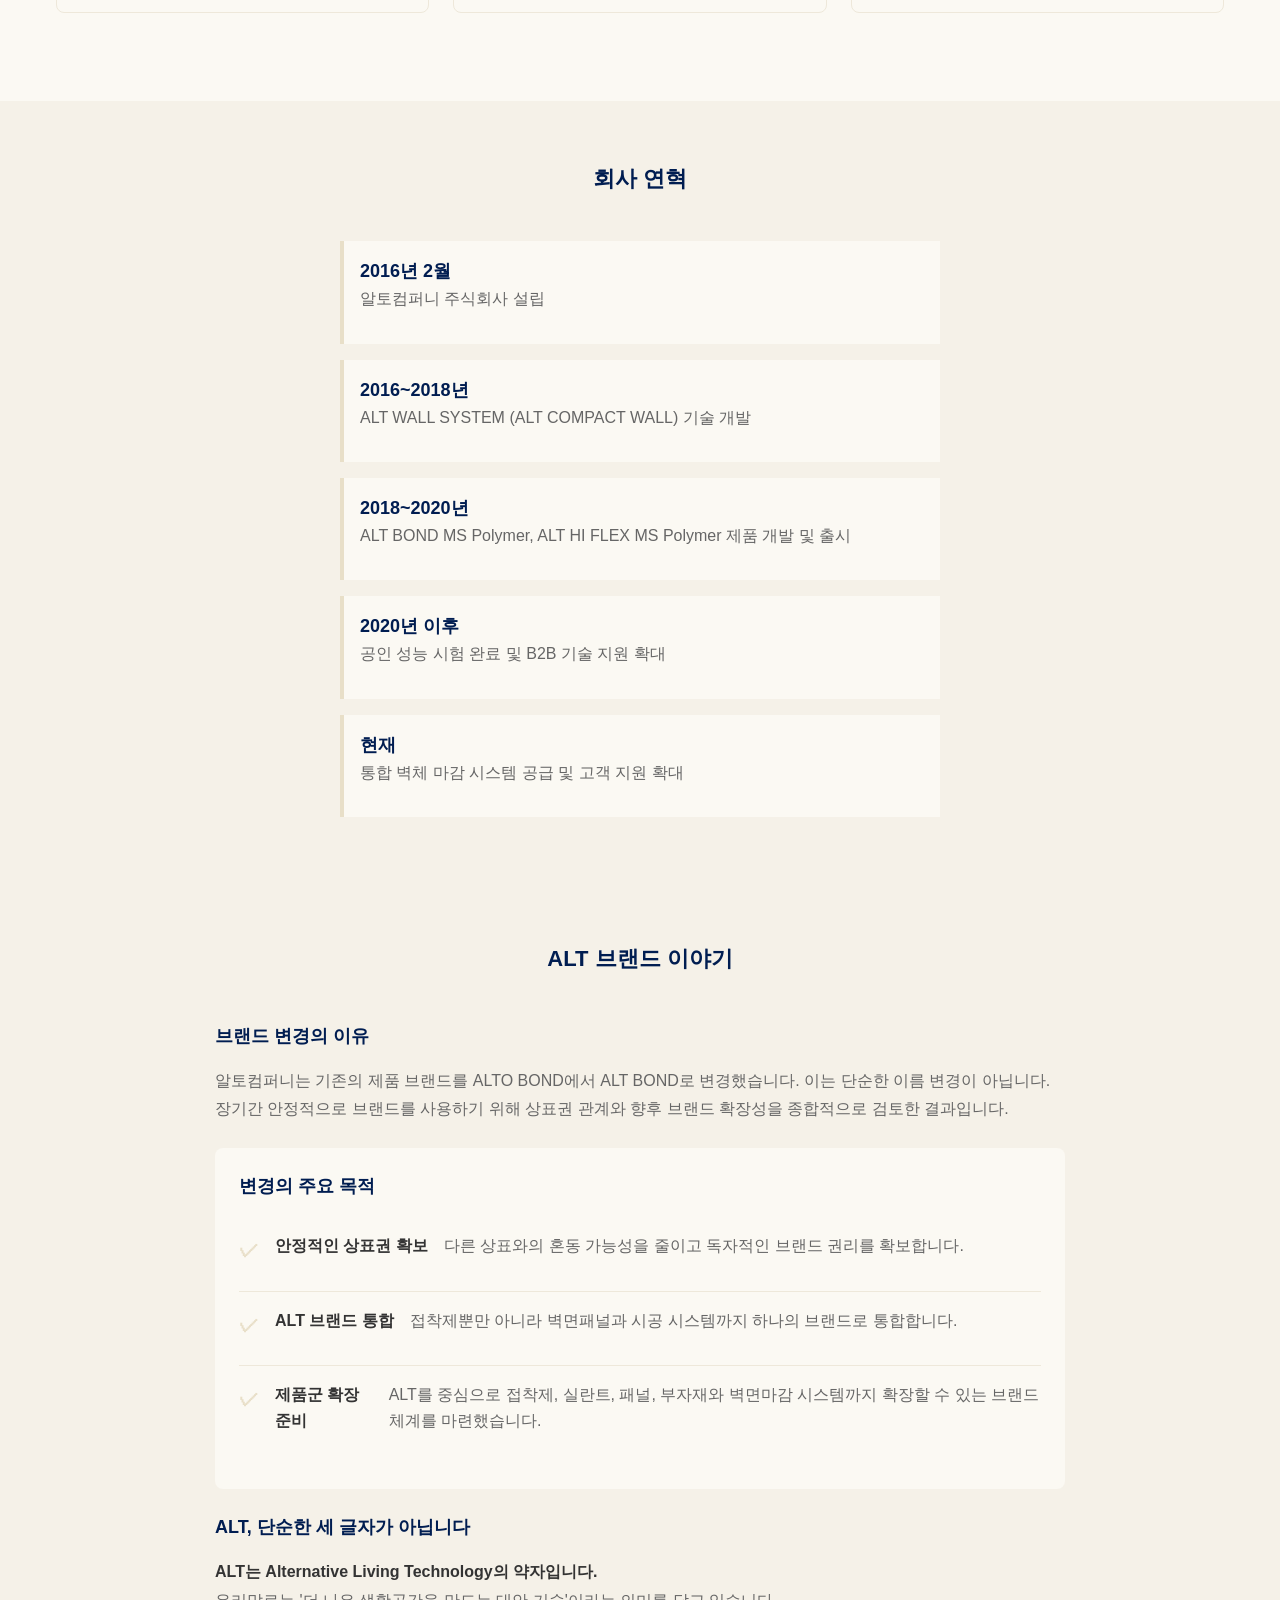
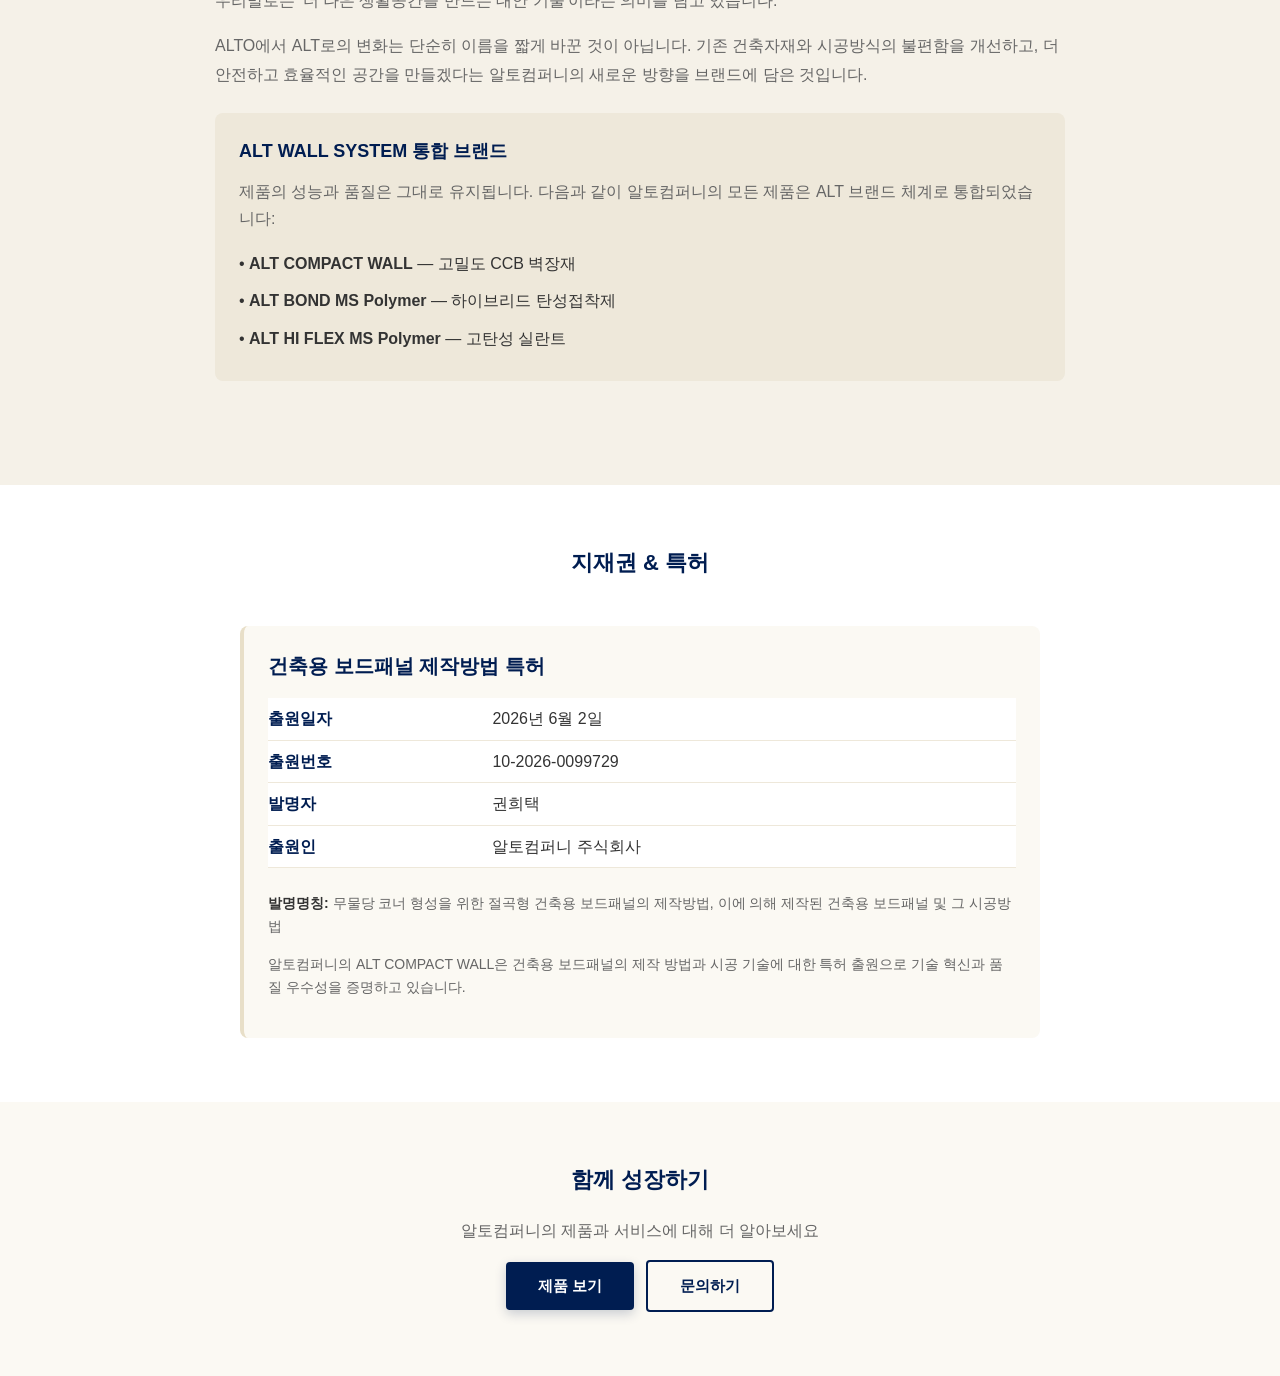
==== commit 74336214: "Update about.html" ====
--- a/about.html
+++ b/about.html
@@ -215,193 +215,4 @@
         </section>
     </main>
 
-   /* ========================================
-   푸터
-   ======================================== */
-
-footer {
-    background-color: var(--primary);
-    color: white;
-    padding: calc(var(--spacing) * 5) var(--spacing);
-    margin-top: calc(var(--spacing) * 4);
-    border-top: 3px solid var(--wood);
-}
-
-footer .container {
-    display: grid;
-    grid-template-columns: repeat(auto-fit, minmax(250px, 1fr));
-    gap: calc(var(--gap) * 2);
-}
-
-footer h4 {
-    font-size: 18px;
-    margin-bottom: calc(var(--spacing) * 1.5);
-    color: var(--wood);
-    font-weight: 700;
-    text-transform: uppercase;
-    letter-spacing: 1px;
-}
-
-footer p,
-footer a {
-    font-size: 15px;
-    margin-bottom: 12px;
-    line-height: 1.8;
-}
-
-footer p {
-    color: rgba(255, 255, 255, 0.85);
-}
-
-footer a {
-    color: var(--bg-light);
-    text-decoration: none;
-    transition: all 0.3s ease;
-    display: inline-block;
-}
-
-footer a:hover {
-    color: var(--wood);
-    transform: translateX(4px);
-}
-
-footer strong {
-    color: white;
-    display: block;
-    margin-bottom: 8px;
-    font-size: 16px;
-}
-
-.footer-bottom {
-    grid-column: 1 / -1;
-    text-align: center;
-    padding-top: calc(var(--spacing) * 2);
-    border-top: 1px solid rgba(255, 255, 255, 0.15);
-    font-size: 14px;
-    color: rgba(255, 255, 255, 0.6);
-    margin-top: var(--gap);
-}
-
-/* 푸터 섹션 */
-.footer-section {
-    display: flex;
-    flex-direction: column;
-}
-
-.footer-section h4 {
-    font-size: 18px;
-    margin-bottom: calc(var(--spacing) * 1.5);
-    color: var(--wood);
-    font-weight: 700;
-    text-transform: uppercase;
-    letter-spacing: 1px;
-}
-
-.footer-section p {
-    color: rgba(255, 255, 255, 0.85);
-    font-size: 15px;
-    line-height: 1.8;
-    margin-bottom: 0;
-}
-
-/* 연락처 아이템 */
-.contact-item {
-    display: flex;
-    align-items: center;
-    gap: 12px;
-    margin-bottom: 16px;
-    color: rgba(255, 255, 255, 0.85);
-    font-size: 15px;
-    transition: all 0.3s ease;
-}
-
-.contact-item:hover {
-    color: var(--wood);
-    transform: translateX(4px);
-}
-
-/* 연락처 아이콘 */
-.contact-icon {
-    width: 20px;
-    height: 20px;
-    flex-shrink: 0;
-    color: var(--wood);
-    stroke-linecap: round;
-    stroke-linejoin: round;
-    transition: all 0.3s ease;
-}
-
-.contact-item:hover .contact-icon {
-    color: white;
-    transform: scale(1.1);
-}
-
-/* 빠른 링크 */
-.footer-links {
-    list-style: none;
-    display: flex;
-    flex-direction: column;
-    gap: 8px;
-}
-
-.footer-links li {
-    margin: 0;
-    padding: 0;
-}
-
-.footer-links a {
-    color: rgba(255, 255, 255, 0.85);
-    text-decoration: none;
-    font-size: 15px;
-    transition: all 0.3s ease;
-    display: inline-block;
-    position: relative;
-}
-
-.footer-links a::before {
-    content: "→";
-    margin-right: 0;
-    opacity: 0;
-    transition: all 0.3s ease;
-    position: absolute;
-    left: -12px;
-}
-
-.footer-links a:hover {
-    color: var(--wood);
-    padding-left: 12px;
-}
-
-.footer-links a:hover::before {
-    opacity: 1;
-}
-
-/* 모바일 반응형 */
-@media (max-width: var(--bp-mobile)) {
-    footer {
-        padding: calc(var(--spacing) * 3) var(--spacing);
-    }
-    
-    footer .container {
-        grid-template-columns: 1fr;
-    }
-    
-    footer h4 {
-        font-size: 16px;
-    }
-
-    .footer-section {
-        border-bottom: 1px solid rgba(255, 255, 255, 0.1);
-        padding-bottom: var(--spacing);
-        margin-bottom: var(--spacing);
-    }
-
-    .footer-section:last-child {
-        border-bottom: none;
-    }
-
-    .contact-icon {
-        width: 18px;
-        height: 18px;
-    }
-}
+  
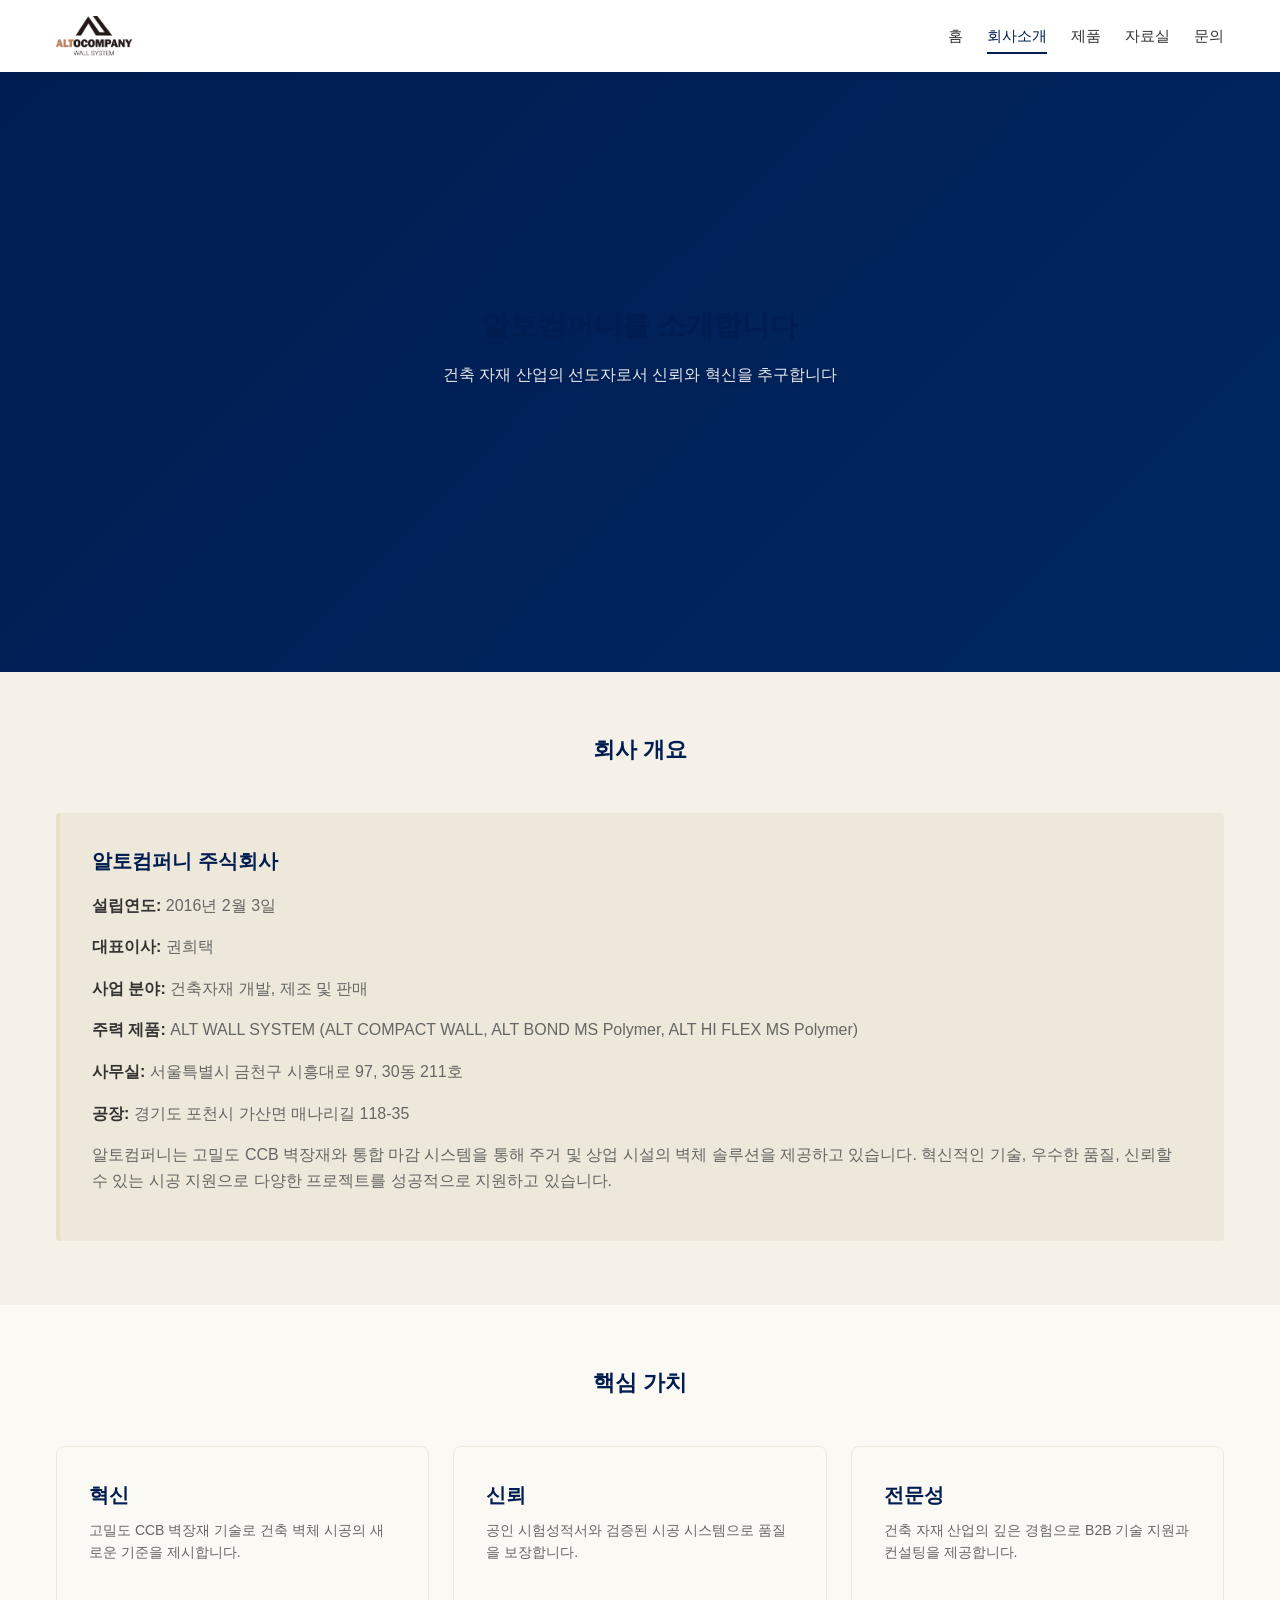
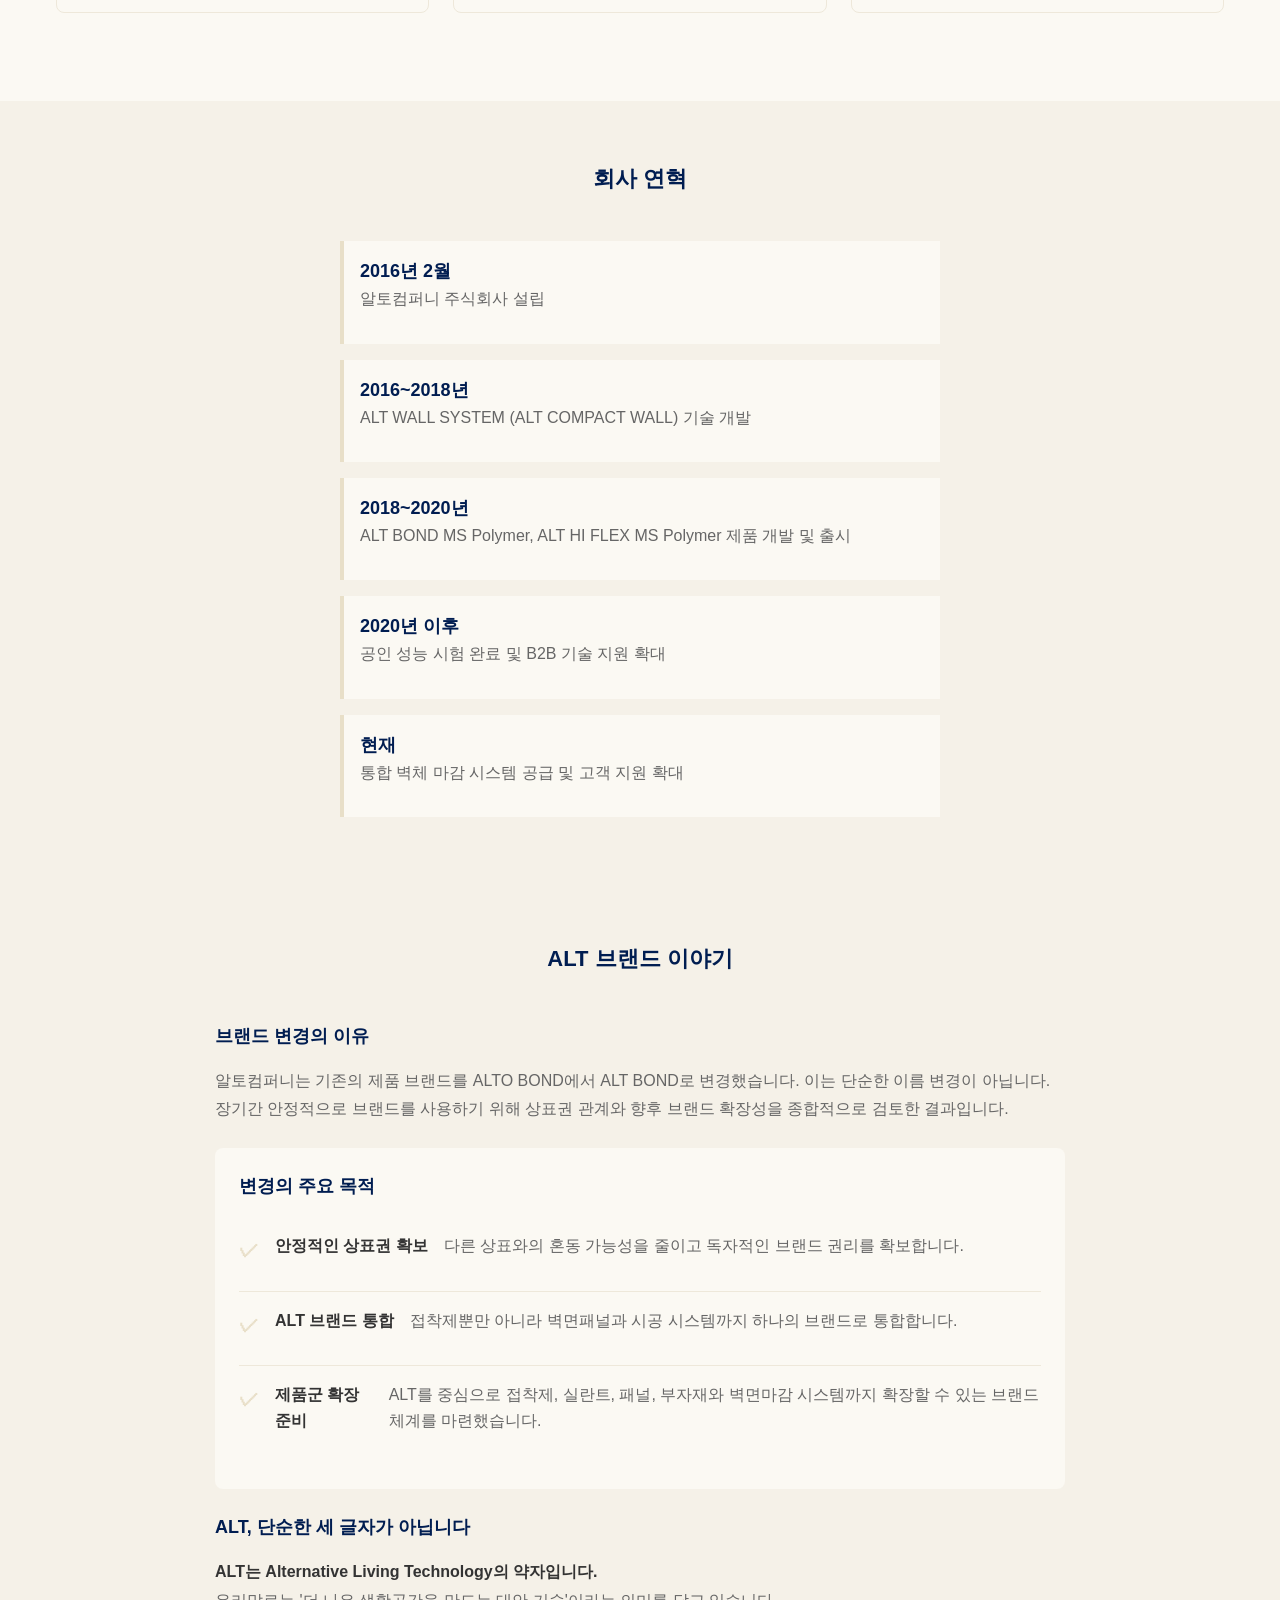
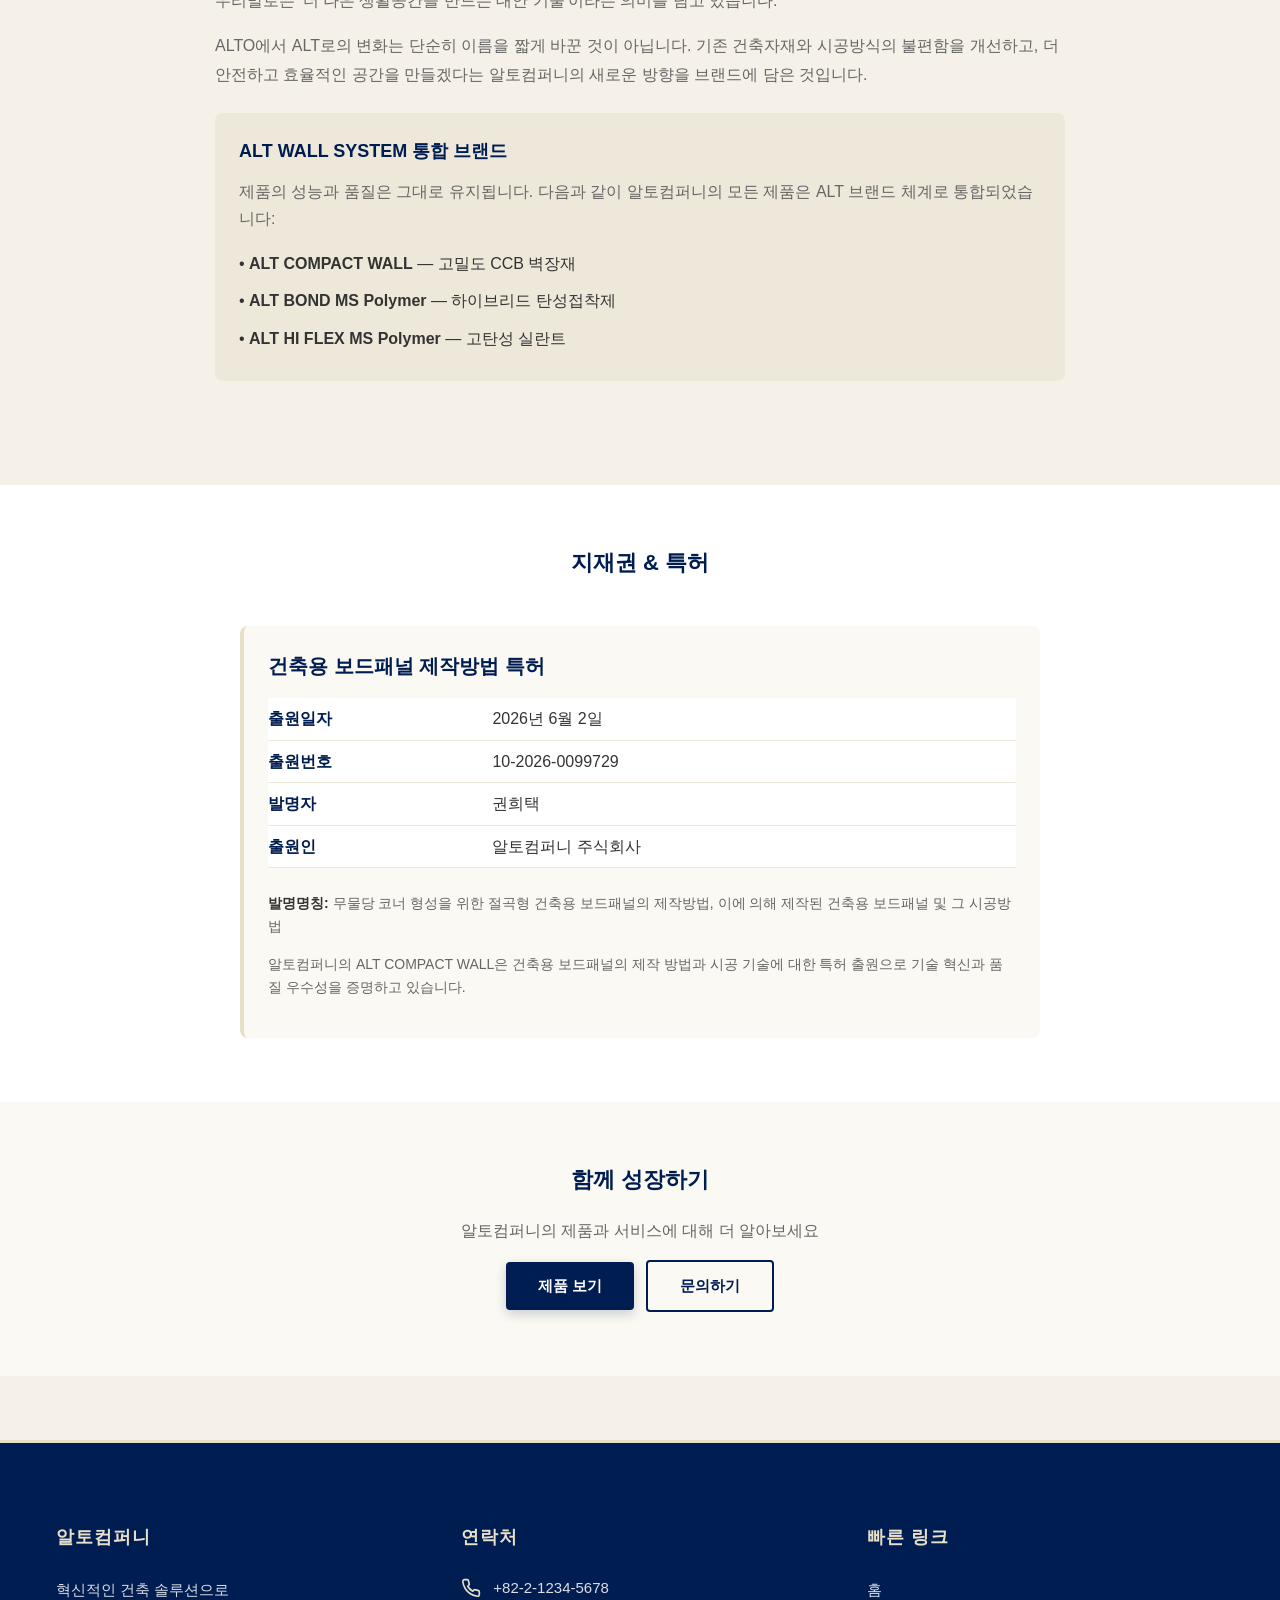
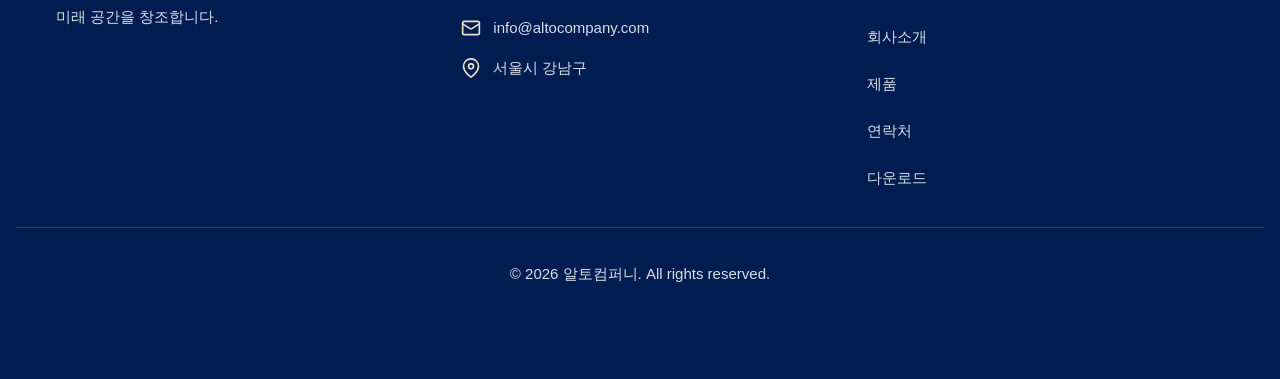
==== commit 1d8dcef3: "Update about.html" ====
--- a/about.html
+++ b/about.html
@@ -214,5 +214,55 @@
             </div>
         </section>
     </main>
-
+<footer>
+    <div class="container">
+        <!-- 회사 정보 -->
+        <div class="footer-section">
+            <h4>알토컴퍼니</h4>
+            <p>혁신적인 건축 솔루션으로<br>미래 공간을 창조합니다.</p>
+        </div>
+
+        <!-- 연락처 -->
+        <div class="footer-section">
+            <h4>연락처</h4>
+            <div class="contact-item">
+                <svg class="contact-icon" viewBox="0 0 24 24" fill="none" stroke="currentColor" stroke-width="2">
+                    <path d="M22 16.92v3a2 2 0 0 1-2.18 2 19.79 19.79 0 0 1-8.63-3.07 19.5 19.5 0 0 1-6-6 19.79 19.79 0 0 1-3.07-8.67A2 2 0 0 1 4.11 2h3a2 2 0 0 1 2 1.72 12.84 12.84 0 0 0 .7 2.81 2 2 0 0 1-.45 2.11L8.09 9.91a16 16 0 0 0 6 6l1.27-1.27a2 2 0 0 1 2.11-.45 12.84 12.84 0 0 0 2.81.7A2 2 0 0 1 22 16.92z"></path>
+                </svg>
+                <span>+82-2-1234-5678</span>
+            </div>
+            <div class="contact-item">
+                <svg class="contact-icon" viewBox="0 0 24 24" fill="none" stroke="currentColor" stroke-width="2">
+                    <rect x="2" y="4" width="20" height="16" rx="2"></rect>
+                    <path d="m22 7-8.97 5.7a1.94 1.94 0 0 1-2.06 0L2 7"></path>
+                </svg>
+                <span>info@altocompany.com</span>
+            </div>
+            <div class="contact-item">
+                <svg class="contact-icon" viewBox="0 0 24 24" fill="none" stroke="currentColor" stroke-width="2">
+                    <path d="M21 10c0 7-9 13-9 13s-9-6-9-13a9 9 0 0 1 18 0z"></path>
+                    <circle cx="12" cy="10" r="3"></circle>
+                </svg>
+                <span>서울시 강남구</span>
+            </div>
+        </div>
+
+        <!-- 빠른 링크 -->
+        <div class="footer-section">
+            <h4>빠른 링크</h4>
+            <ul class="footer-links">
+                <li><a href="index.html">홈</a></li>
+                <li><a href="about.html">회사소개</a></li>
+                <li><a href="products.html">제품</a></li>
+                <li><a href="contact.html">연락처</a></li>
+                <li><a href="downloads.html">다운로드</a></li>
+            </ul>
+        </div>
+    </div>
+
+    <!-- 하단 저작권 -->
+    <div class="footer-bottom">
+        <p>&copy; 2026 알토컴퍼니. All rights reserved.</p>
+    </div>
+</footer>
   
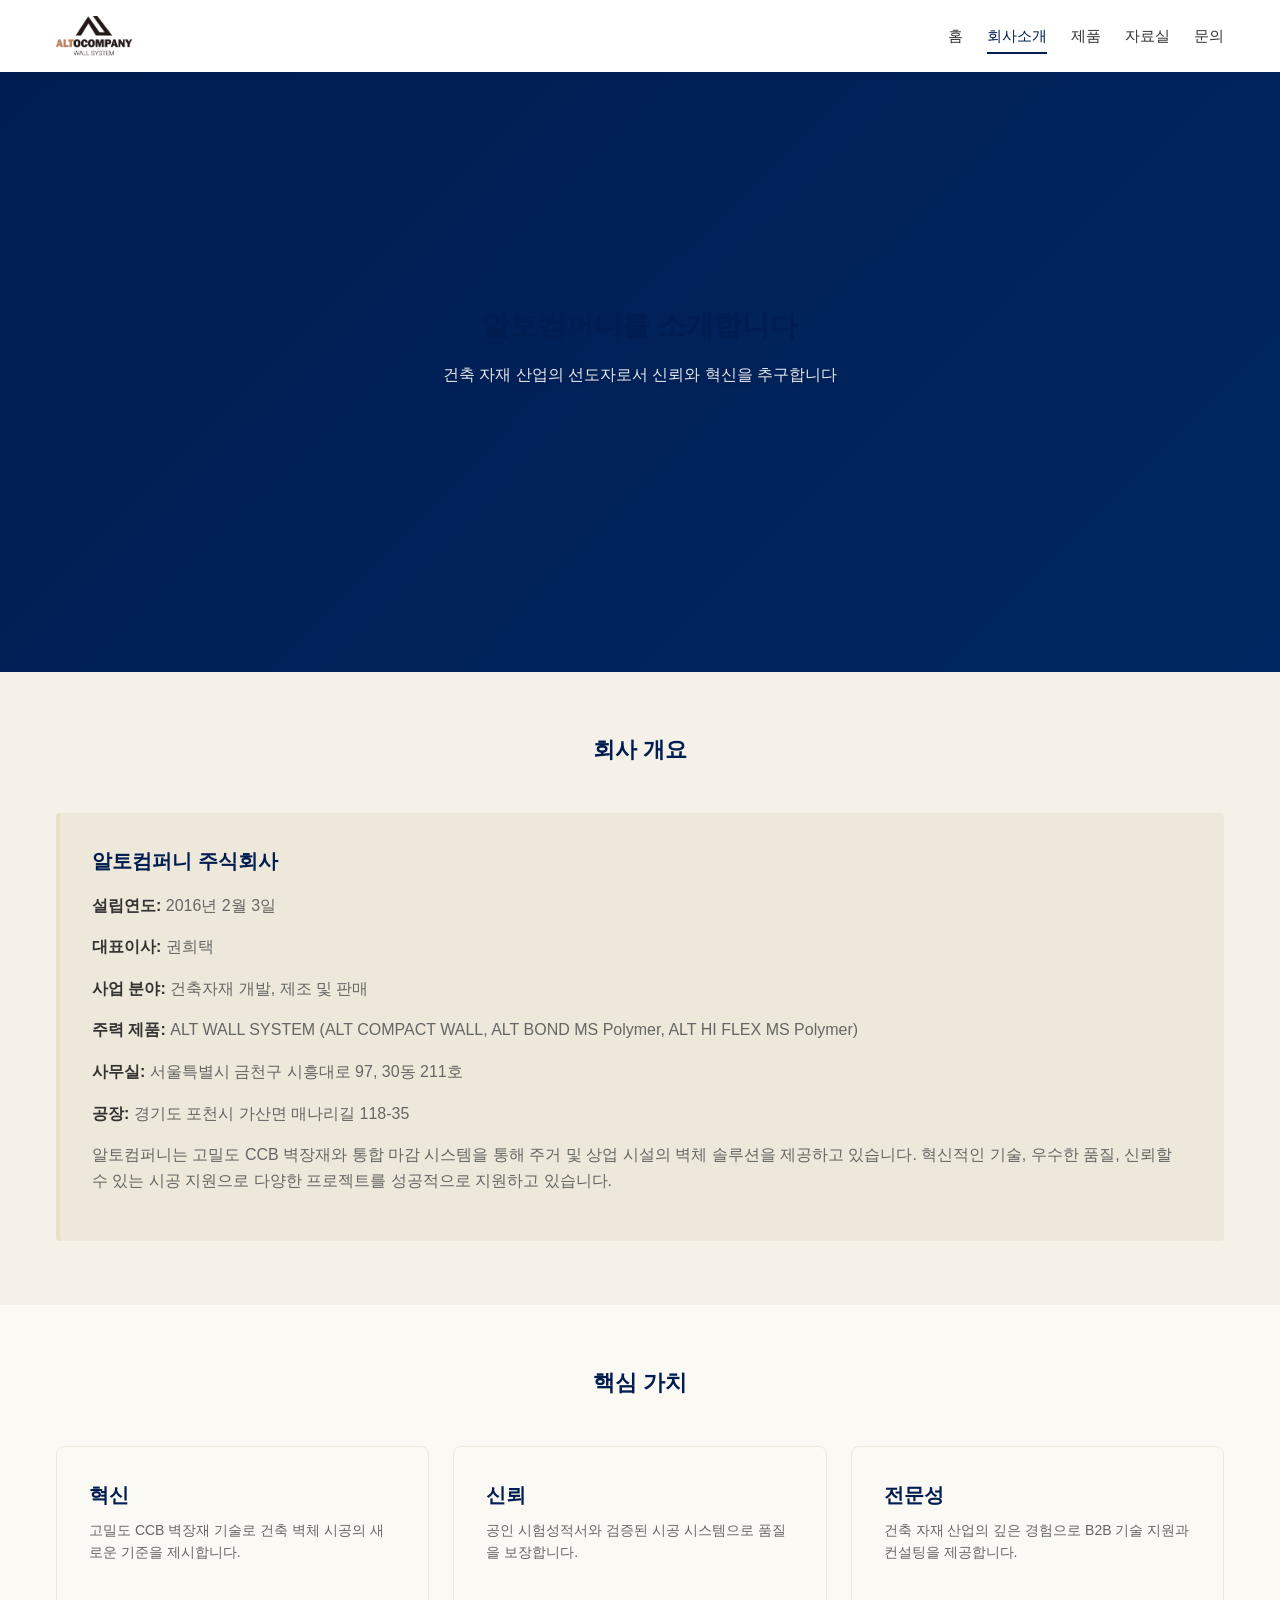
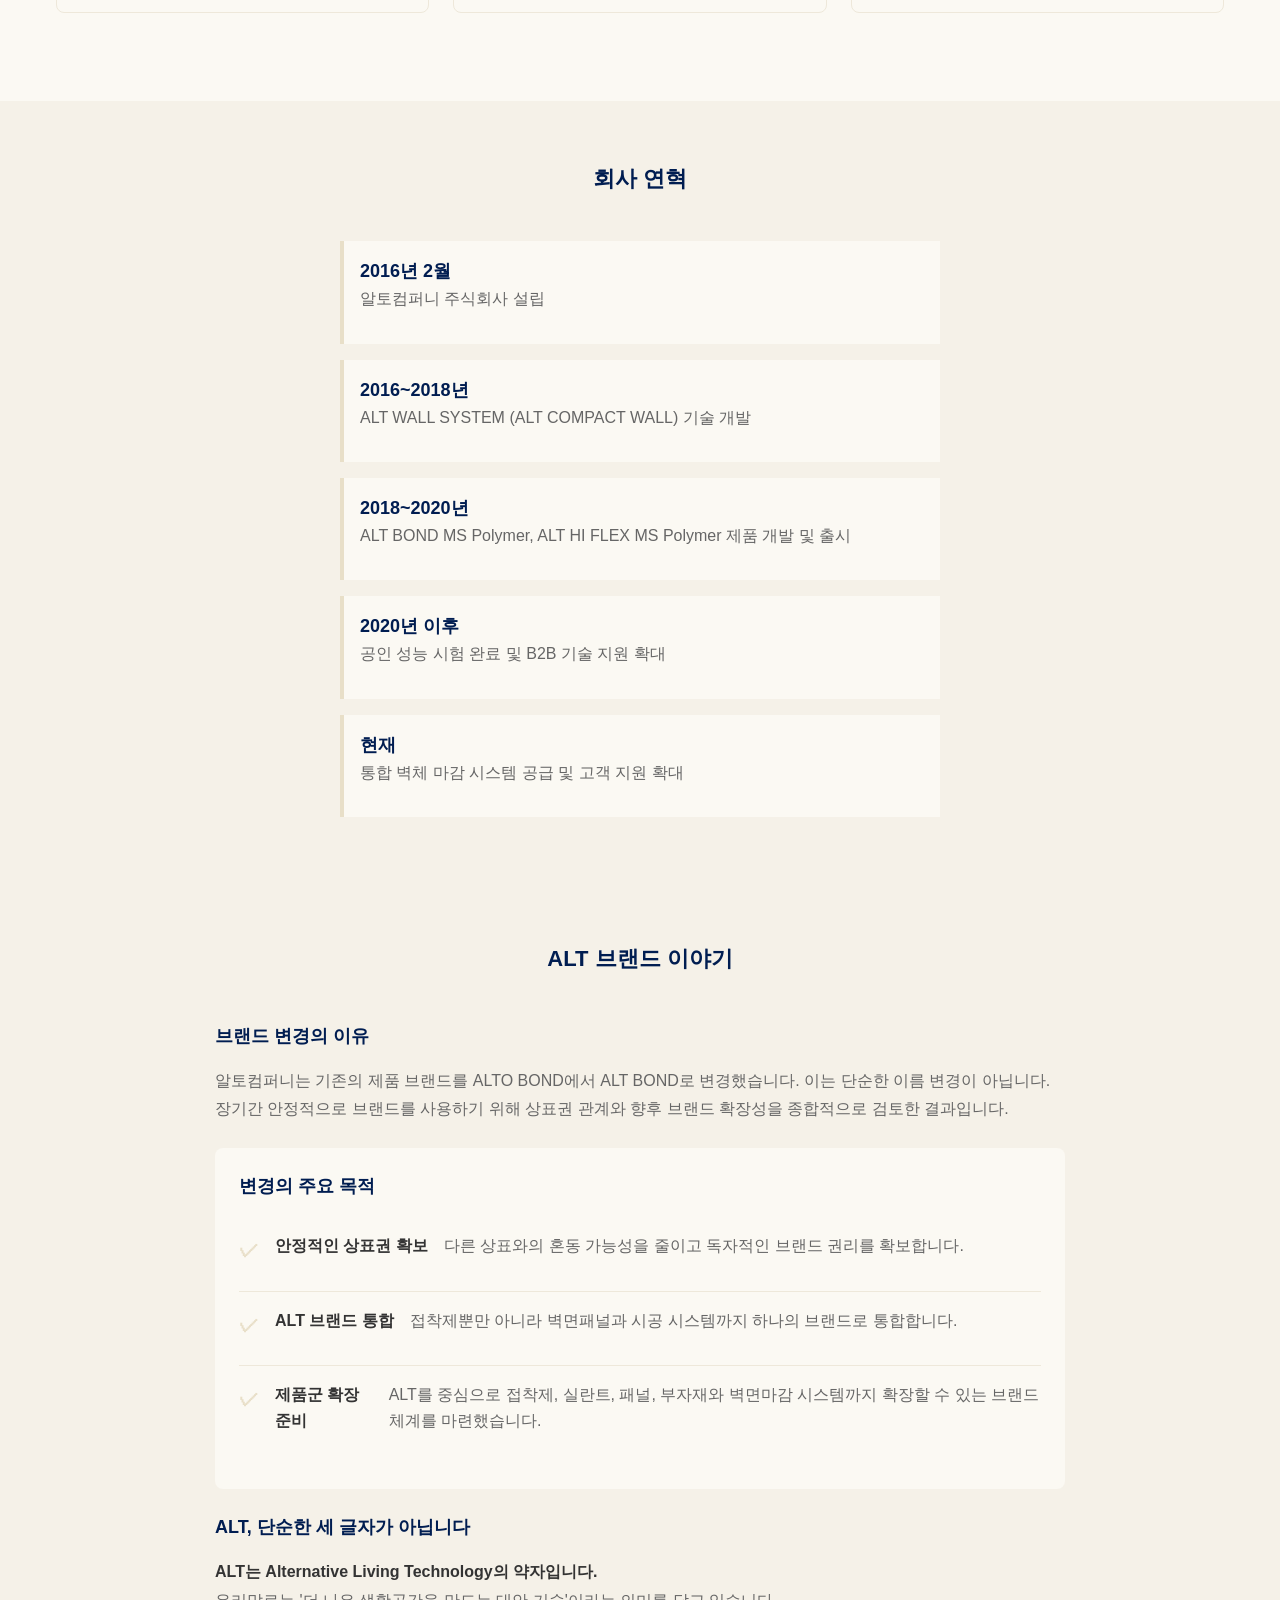
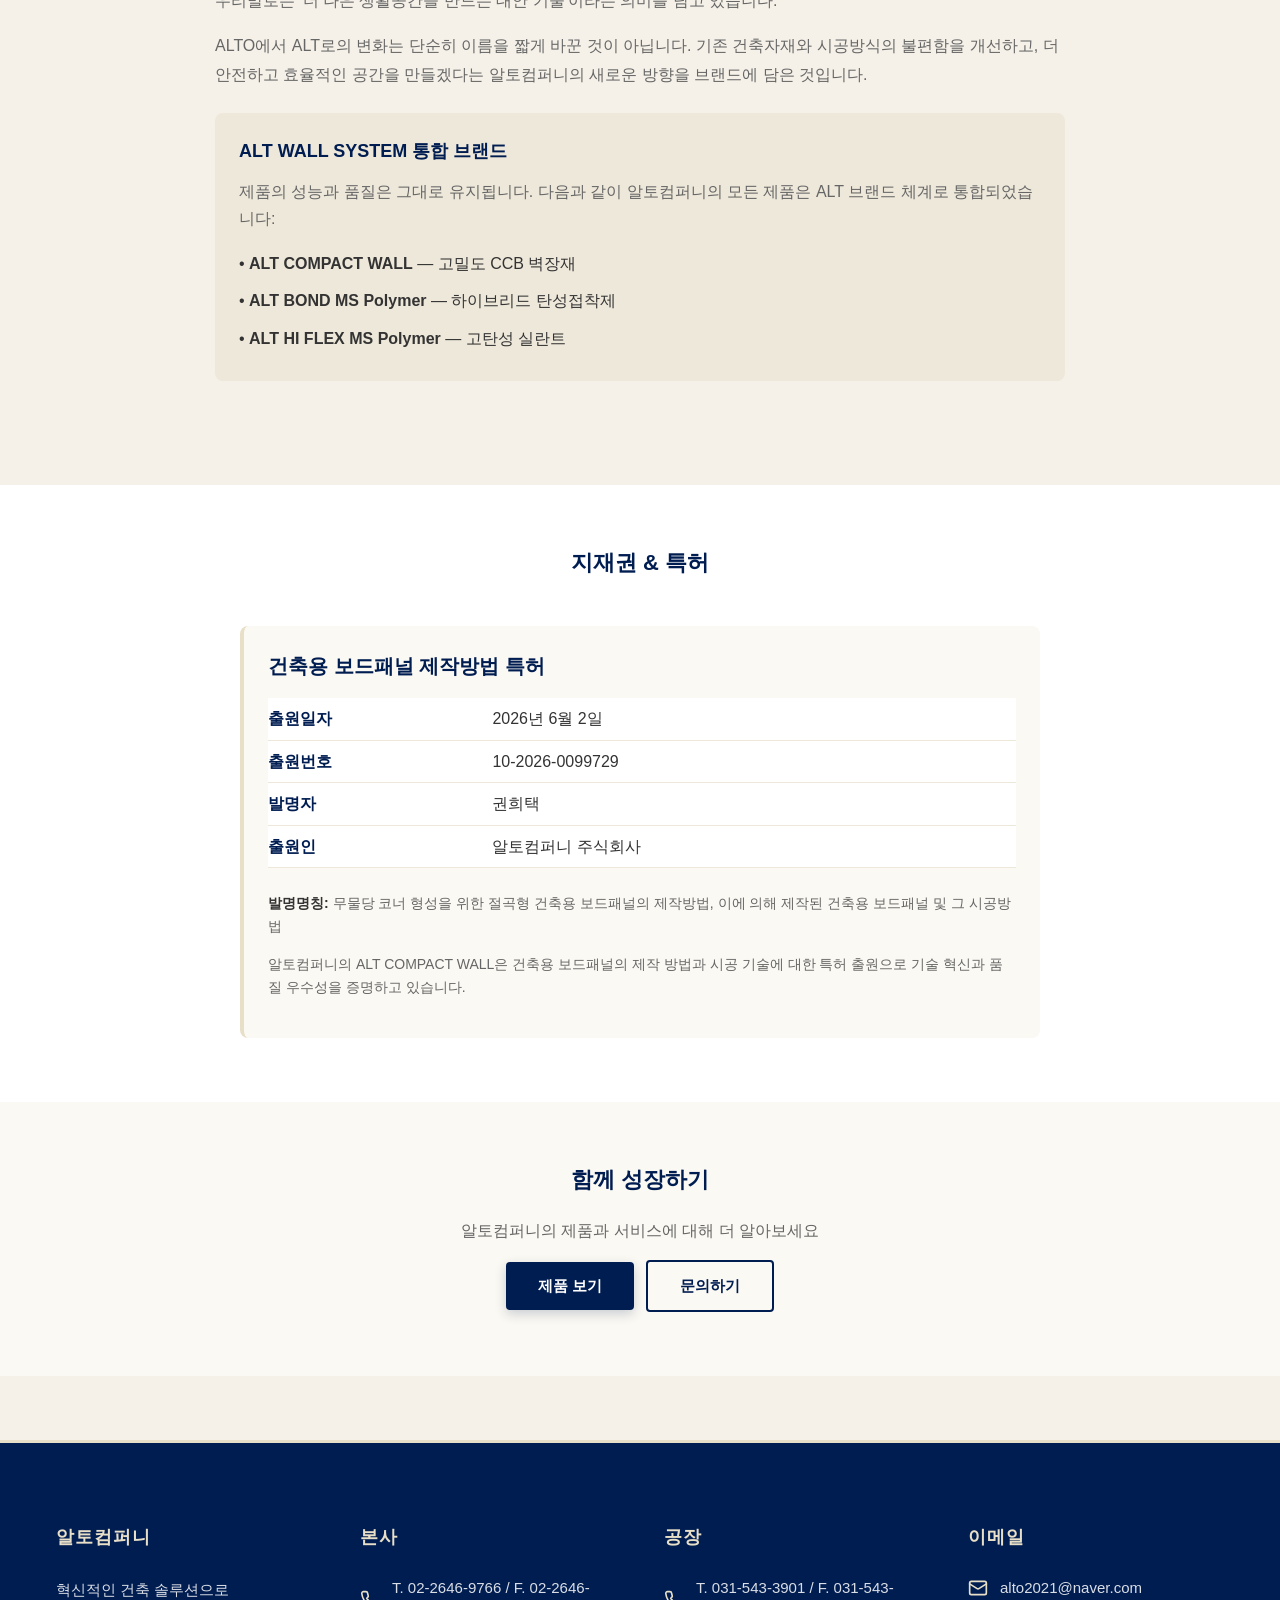
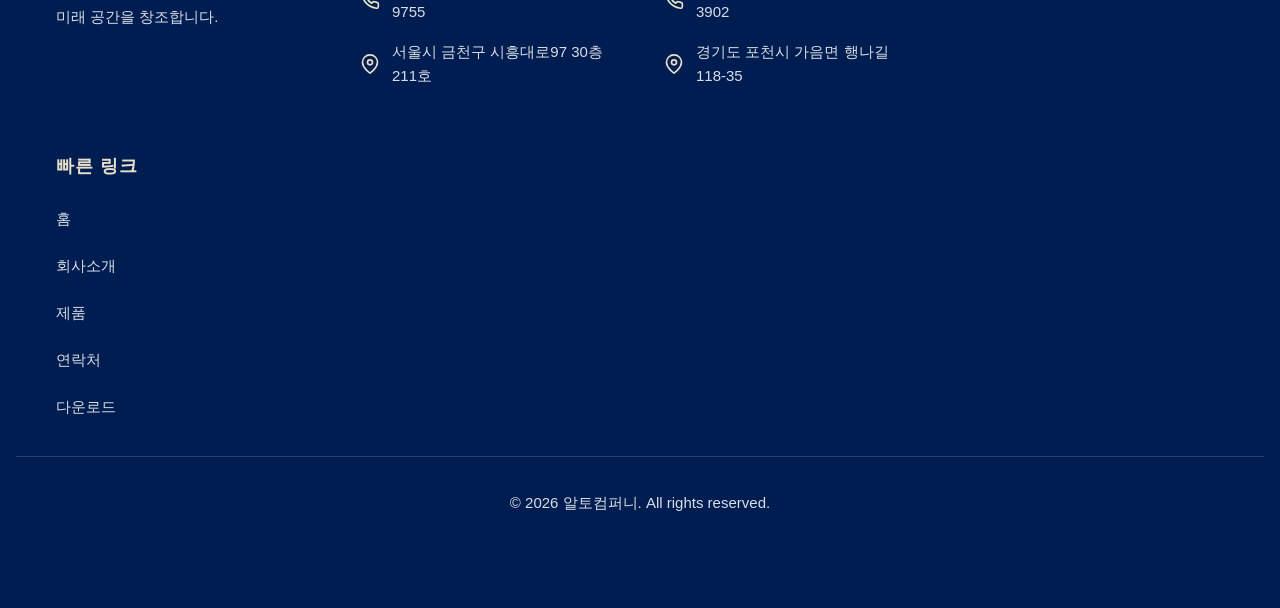
==== commit 51b53b65: "홈페이지 footer 연락처 정보 업데이트 (본사/공장/이메일)" ====
--- a/about.html
+++ b/about.html
@@ -224,26 +224,49 @@
 
         <!-- 연락처 -->
         <div class="footer-section">
-            <h4>연락처</h4>
+            <h4>본사</h4>
             <div class="contact-item">
                 <svg class="contact-icon" viewBox="0 0 24 24" fill="none" stroke="currentColor" stroke-width="2">
                     <path d="M22 16.92v3a2 2 0 0 1-2.18 2 19.79 19.79 0 0 1-8.63-3.07 19.5 19.5 0 0 1-6-6 19.79 19.79 0 0 1-3.07-8.67A2 2 0 0 1 4.11 2h3a2 2 0 0 1 2 1.72 12.84 12.84 0 0 0 .7 2.81 2 2 0 0 1-.45 2.11L8.09 9.91a16 16 0 0 0 6 6l1.27-1.27a2 2 0 0 1 2.11-.45 12.84 12.84 0 0 0 2.81.7A2 2 0 0 1 22 16.92z"></path>
                 </svg>
-                <span>+82-2-1234-5678</span>
-            </div>
+                <span>T. 02-2646-9766 / F. 02-2646-9755</span>
+            </div>
+            <div class="contact-item">
+                <svg class="contact-icon" viewBox="0 0 24 24" fill="none" stroke="currentColor" stroke-width="2">
+                    <path d="M21 10c0 7-9 13-9 13s-9-6-9-13a9 9 0 0 1 18 0z"></path>
+                    <circle cx="12" cy="10" r="3"></circle>
+                </svg>
+                <span>서울시 금천구 시흥대로97 30층211호</span>
+            </div>
+        </div>
+
+        <!-- 공장 -->
+        <div class="footer-section">
+            <h4>공장</h4>
+            <div class="contact-item">
+                <svg class="contact-icon" viewBox="0 0 24 24" fill="none" stroke="currentColor" stroke-width="2">
+                    <path d="M22 16.92v3a2 2 0 0 1-2.18 2 19.79 19.79 0 0 1-8.63-3.07 19.5 19.5 0 0 1-6-6 19.79 19.79 0 0 1-3.07-8.67A2 2 0 0 1 4.11 2h3a2 2 0 0 1 2 1.72 12.84 12.84 0 0 0 .7 2.81 2 2 0 0 1-.45 2.11L8.09 9.91a16 16 0 0 0 6 6l1.27-1.27a2 2 0 0 1 2.11-.45 12.84 12.84 0 0 0 2.81.7A2 2 0 0 1 22 16.92z"></path>
+                </svg>
+                <span>T. 031-543-3901 / F. 031-543-3902</span>
+            </div>
+            <div class="contact-item">
+                <svg class="contact-icon" viewBox="0 0 24 24" fill="none" stroke="currentColor" stroke-width="2">
+                    <path d="M21 10c0 7-9 13-9 13s-9-6-9-13a9 9 0 0 1 18 0z"></path>
+                    <circle cx="12" cy="10" r="3"></circle>
+                </svg>
+                <span>경기도 포천시 가음면 행나길 118-35</span>
+            </div>
+        </div>
+
+        <!-- 이메일 -->
+        <div class="footer-section">
+            <h4>이메일</h4>
             <div class="contact-item">
                 <svg class="contact-icon" viewBox="0 0 24 24" fill="none" stroke="currentColor" stroke-width="2">
                     <rect x="2" y="4" width="20" height="16" rx="2"></rect>
                     <path d="m22 7-8.97 5.7a1.94 1.94 0 0 1-2.06 0L2 7"></path>
                 </svg>
-                <span>info@altocompany.com</span>
-            </div>
-            <div class="contact-item">
-                <svg class="contact-icon" viewBox="0 0 24 24" fill="none" stroke="currentColor" stroke-width="2">
-                    <path d="M21 10c0 7-9 13-9 13s-9-6-9-13a9 9 0 0 1 18 0z"></path>
-                    <circle cx="12" cy="10" r="3"></circle>
-                </svg>
-                <span>서울시 강남구</span>
+                <span>alto2021@naver.com</span>
             </div>
         </div>
 
--- a/style.css
+++ b/style.css
@@ -470,7 +470,40 @@
     background-color: var(--primary);
     color: white;
 }
-
+/* 히어로 버튼 그룹 */
+.hero-buttons {
+    display: grid;
+    grid-template-columns: repeat(auto-fit, minmax(220px, 1fr));
+    gap: 16px;
+    max-width: 900px;
+    margin: 0 auto;
+    margin-top: calc(var(--spacing) * 3);
+}
+
+.hero-buttons .btn {
+    padding: 16px 32px;
+    font-size: 16px;
+    border-radius: 6px;
+}
+
+.hero-buttons .btn-primary:hover,
+.hero-buttons .btn-secondary:hover,
+.hero-buttons .btn-outline:hover {
+    transform: translateY(-3px);
+}
+
+@media (max-width: var(--bp-mobile)) {
+    .hero-buttons {
+        grid-template-columns: 1fr;
+        gap: 12px;
+        margin-top: calc(var(--spacing) * 2);
+    }
+
+    .hero-buttons .btn {
+        padding: 14px 24px;
+        font-size: 15px;
+    }
+}
 /* ========================================
    히어로 섹션
    ======================================== */
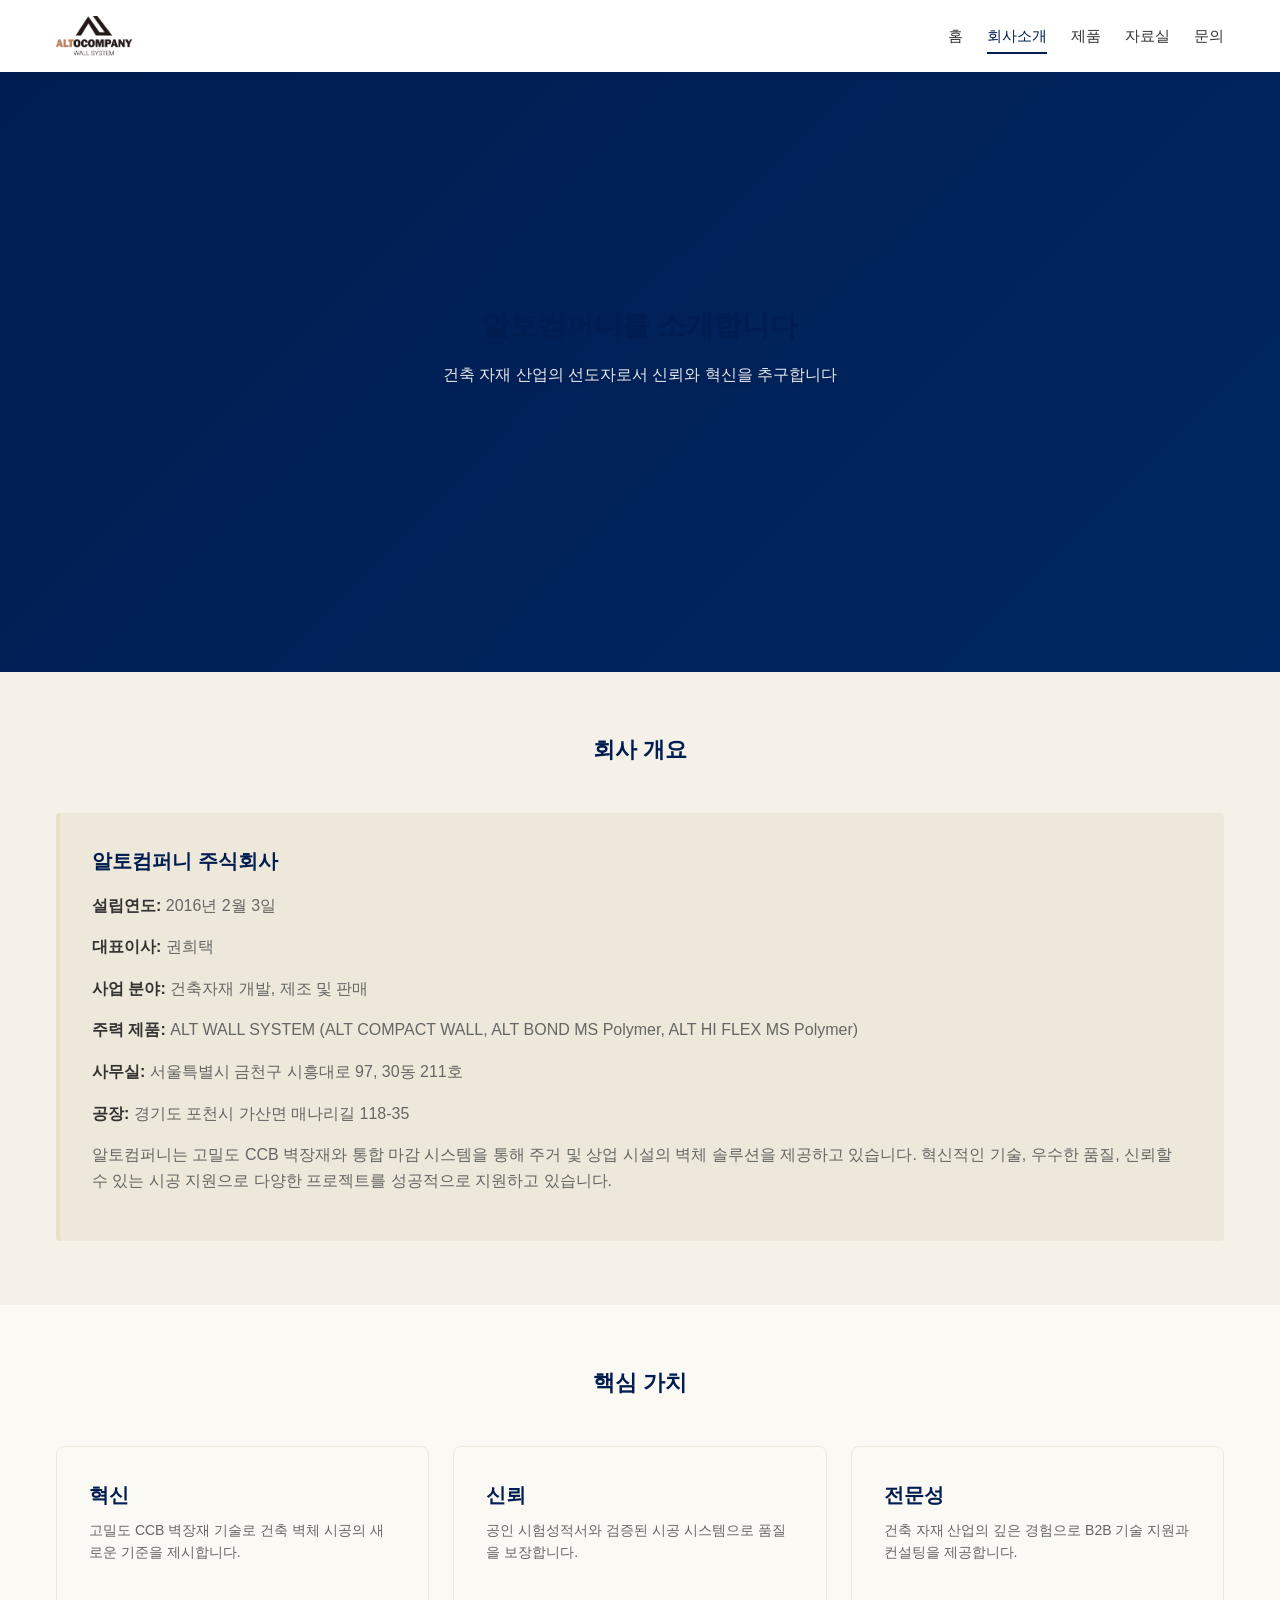
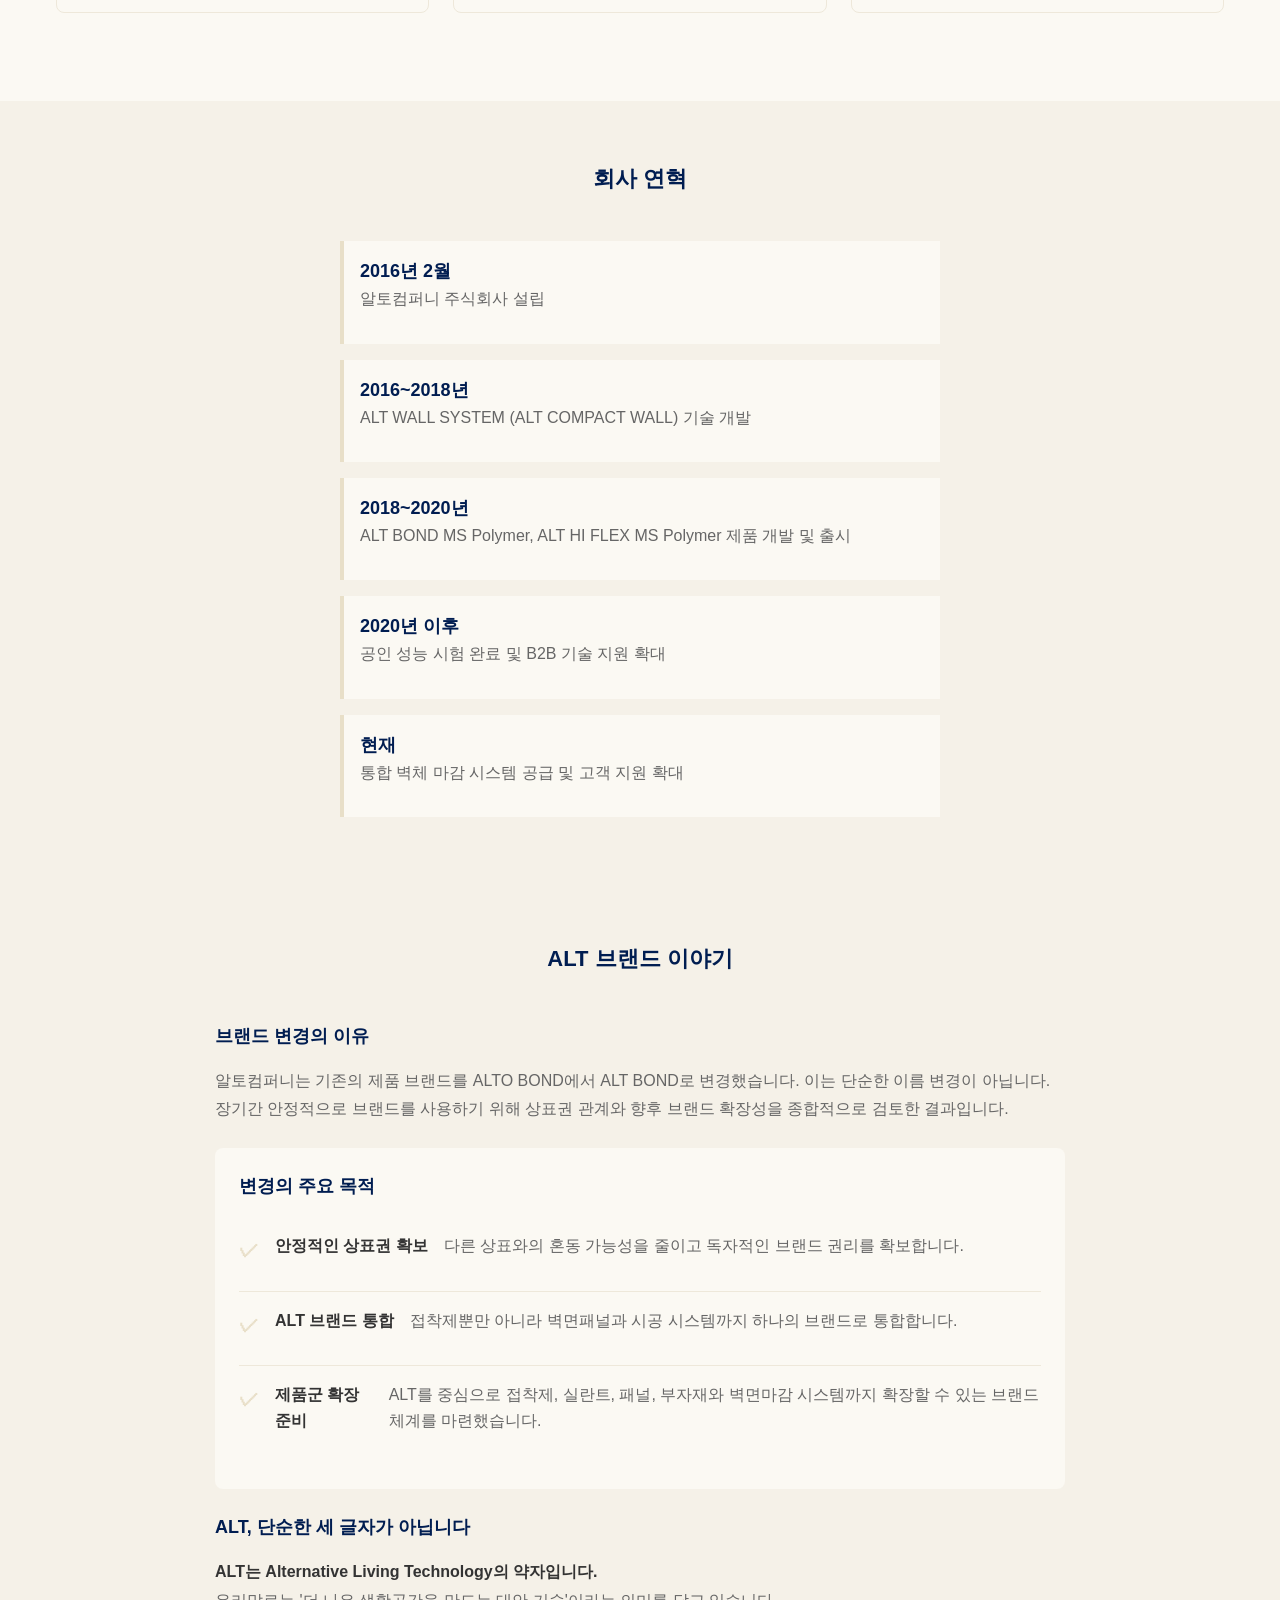
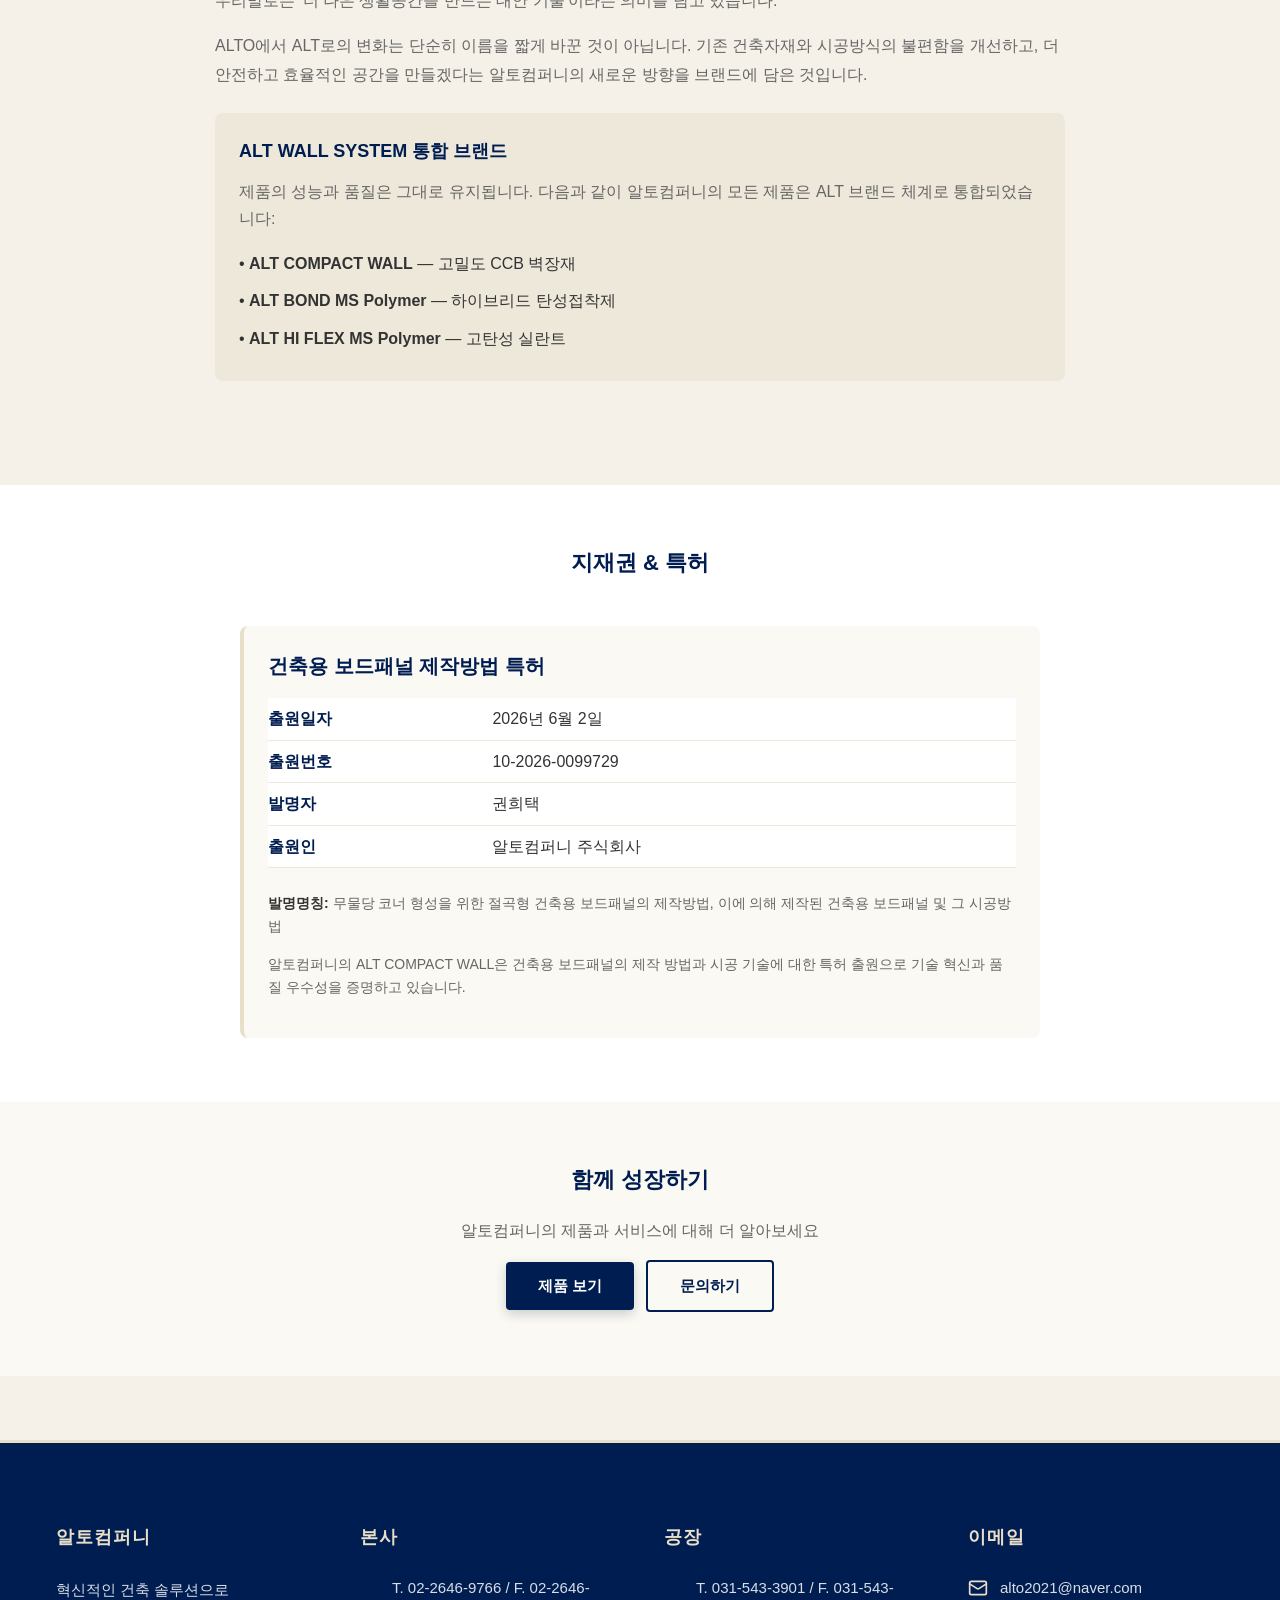
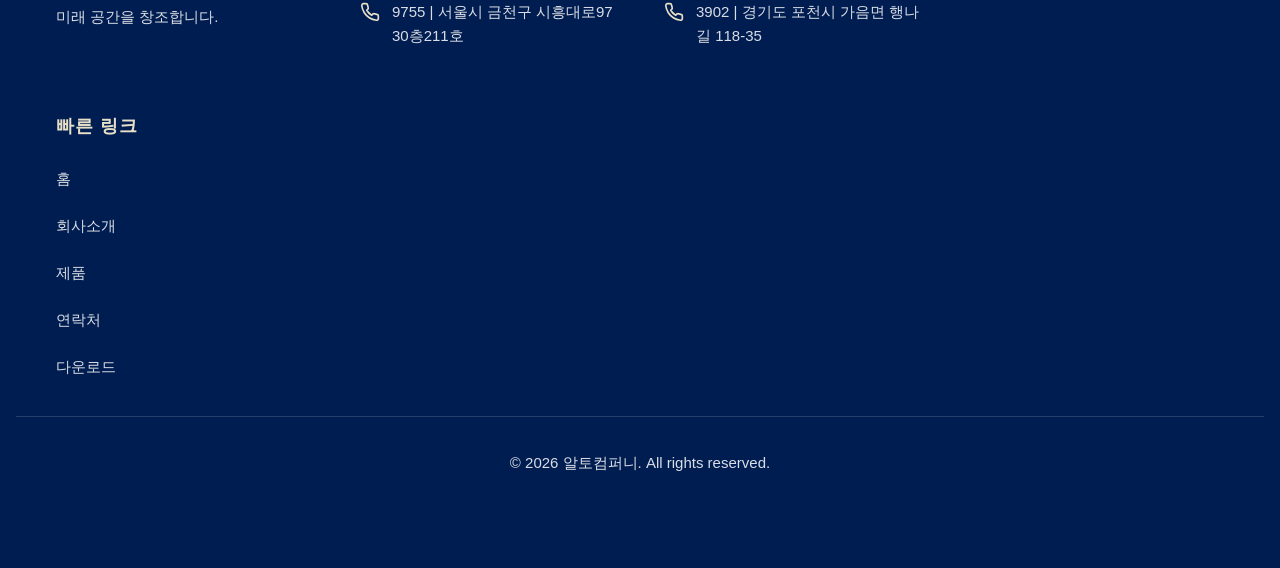
==== commit 77eb58fa: "Footer 연락처 정보 한 줄로 통합" ====
--- a/about.html
+++ b/about.html
@@ -229,14 +229,7 @@
                 <svg class="contact-icon" viewBox="0 0 24 24" fill="none" stroke="currentColor" stroke-width="2">
                     <path d="M22 16.92v3a2 2 0 0 1-2.18 2 19.79 19.79 0 0 1-8.63-3.07 19.5 19.5 0 0 1-6-6 19.79 19.79 0 0 1-3.07-8.67A2 2 0 0 1 4.11 2h3a2 2 0 0 1 2 1.72 12.84 12.84 0 0 0 .7 2.81 2 2 0 0 1-.45 2.11L8.09 9.91a16 16 0 0 0 6 6l1.27-1.27a2 2 0 0 1 2.11-.45 12.84 12.84 0 0 0 2.81.7A2 2 0 0 1 22 16.92z"></path>
                 </svg>
-                <span>T. 02-2646-9766 / F. 02-2646-9755</span>
-            </div>
-            <div class="contact-item">
-                <svg class="contact-icon" viewBox="0 0 24 24" fill="none" stroke="currentColor" stroke-width="2">
-                    <path d="M21 10c0 7-9 13-9 13s-9-6-9-13a9 9 0 0 1 18 0z"></path>
-                    <circle cx="12" cy="10" r="3"></circle>
-                </svg>
-                <span>서울시 금천구 시흥대로97 30층211호</span>
+                <span>T. 02-2646-9766 / F. 02-2646-9755 | 서울시 금천구 시흥대로97 30층211호</span>
             </div>
         </div>
 
@@ -247,14 +240,7 @@
                 <svg class="contact-icon" viewBox="0 0 24 24" fill="none" stroke="currentColor" stroke-width="2">
                     <path d="M22 16.92v3a2 2 0 0 1-2.18 2 19.79 19.79 0 0 1-8.63-3.07 19.5 19.5 0 0 1-6-6 19.79 19.79 0 0 1-3.07-8.67A2 2 0 0 1 4.11 2h3a2 2 0 0 1 2 1.72 12.84 12.84 0 0 0 .7 2.81 2 2 0 0 1-.45 2.11L8.09 9.91a16 16 0 0 0 6 6l1.27-1.27a2 2 0 0 1 2.11-.45 12.84 12.84 0 0 0 2.81.7A2 2 0 0 1 22 16.92z"></path>
                 </svg>
-                <span>T. 031-543-3901 / F. 031-543-3902</span>
-            </div>
-            <div class="contact-item">
-                <svg class="contact-icon" viewBox="0 0 24 24" fill="none" stroke="currentColor" stroke-width="2">
-                    <path d="M21 10c0 7-9 13-9 13s-9-6-9-13a9 9 0 0 1 18 0z"></path>
-                    <circle cx="12" cy="10" r="3"></circle>
-                </svg>
-                <span>경기도 포천시 가음면 행나길 118-35</span>
+                <span>T. 031-543-3901 / F. 031-543-3902 | 경기도 포천시 가음면 행나길 118-35</span>
             </div>
         </div>
 
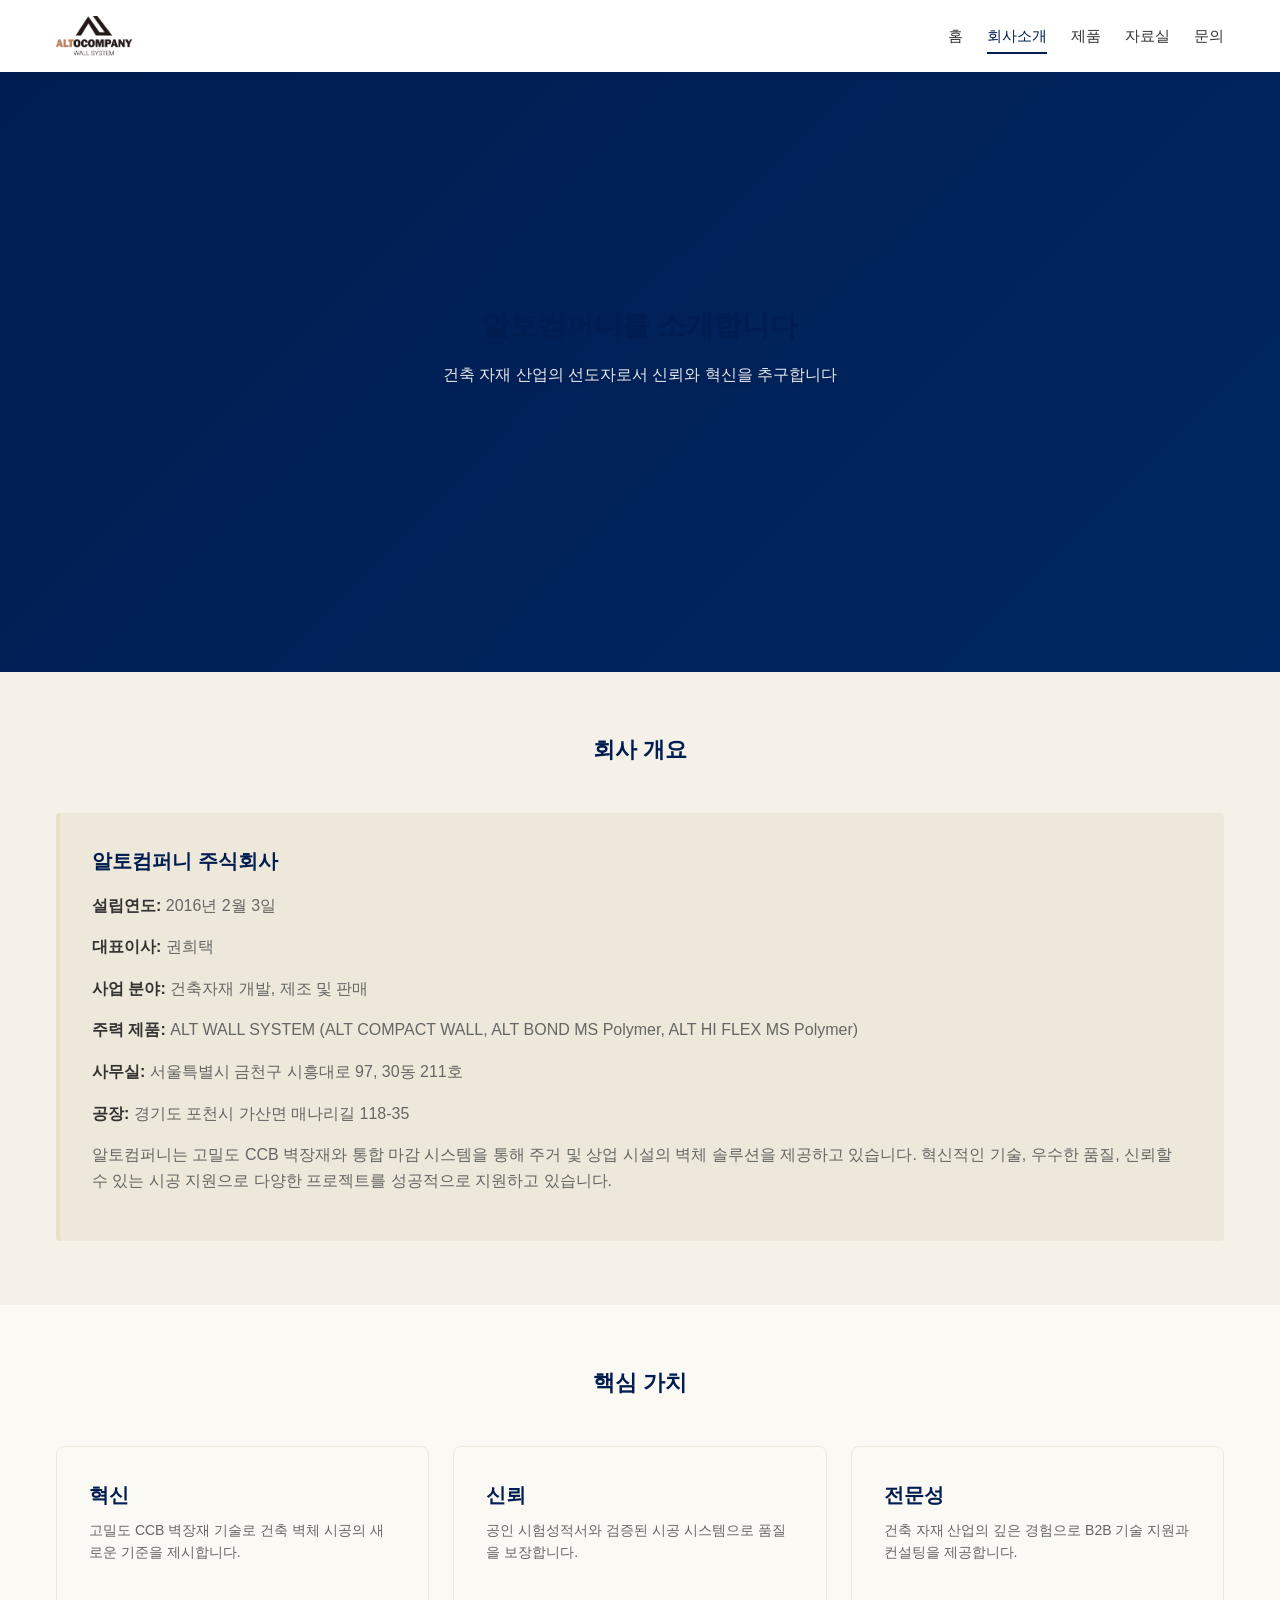
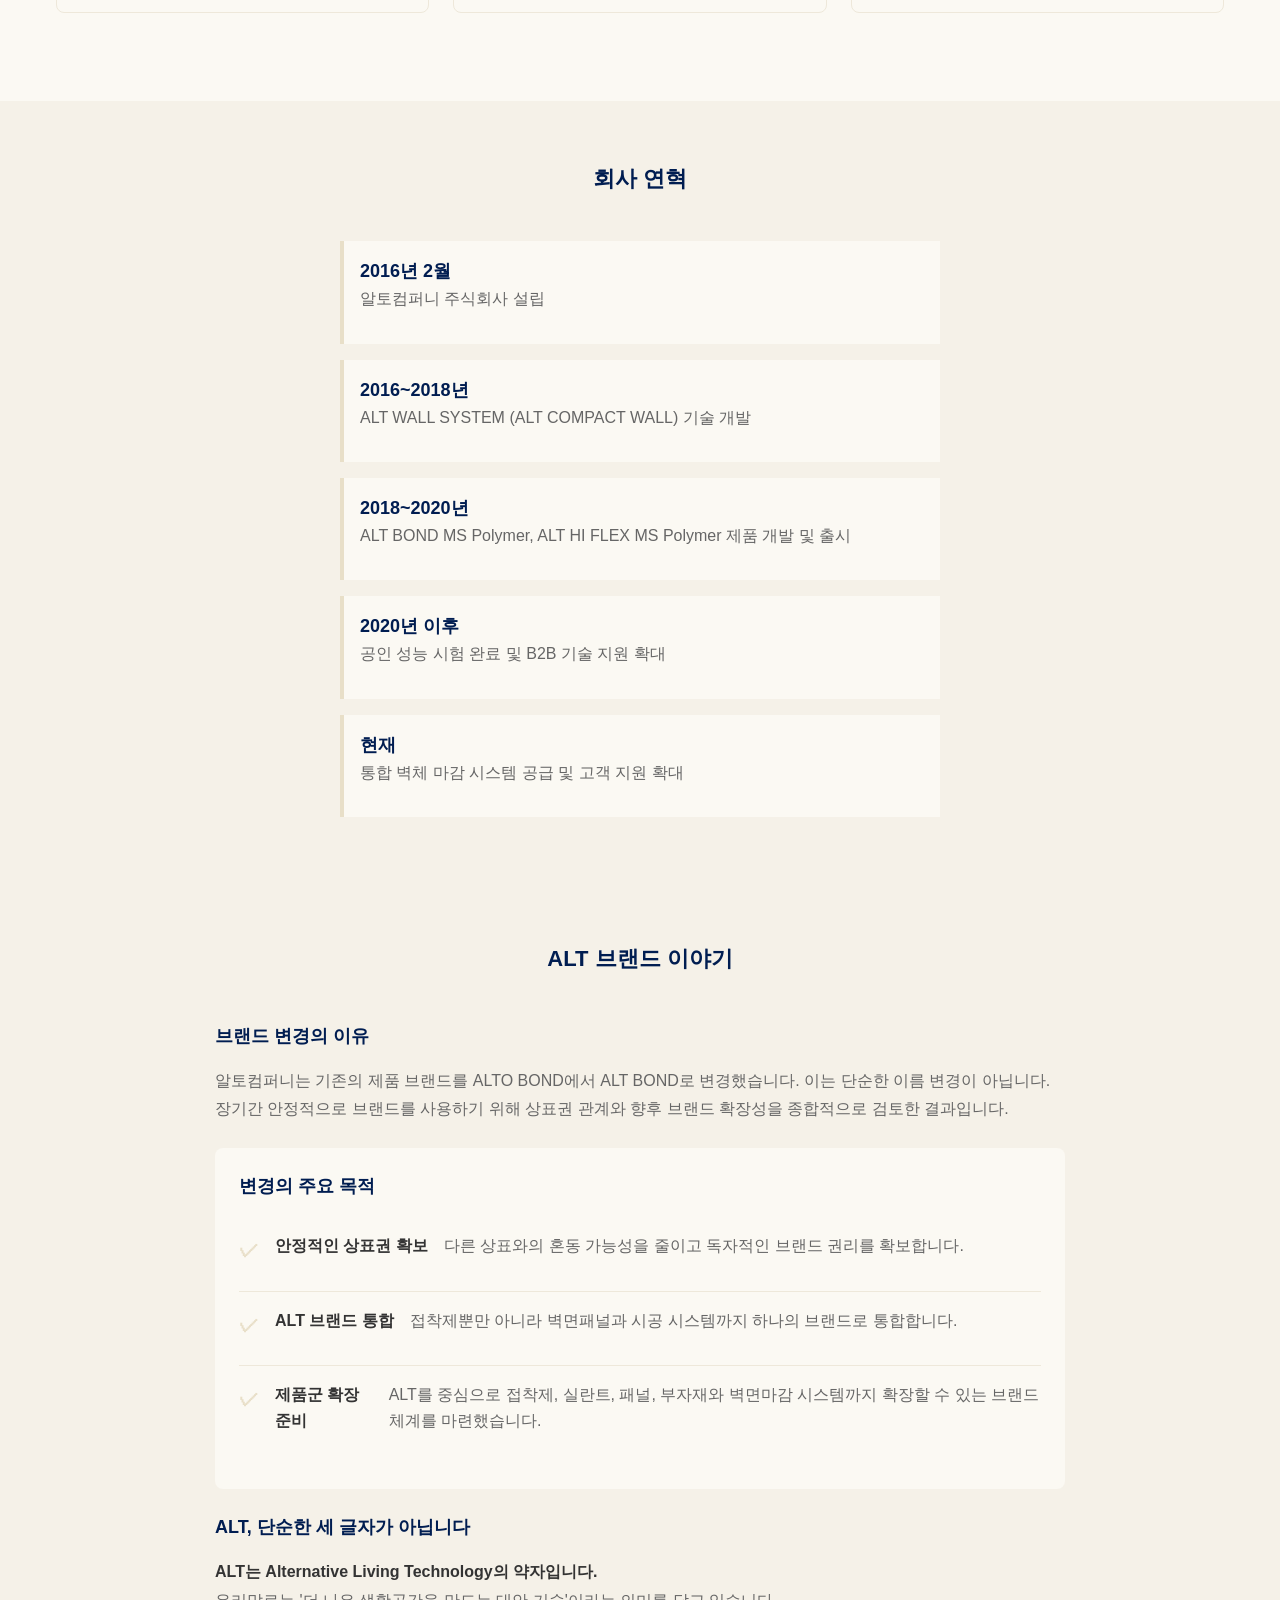
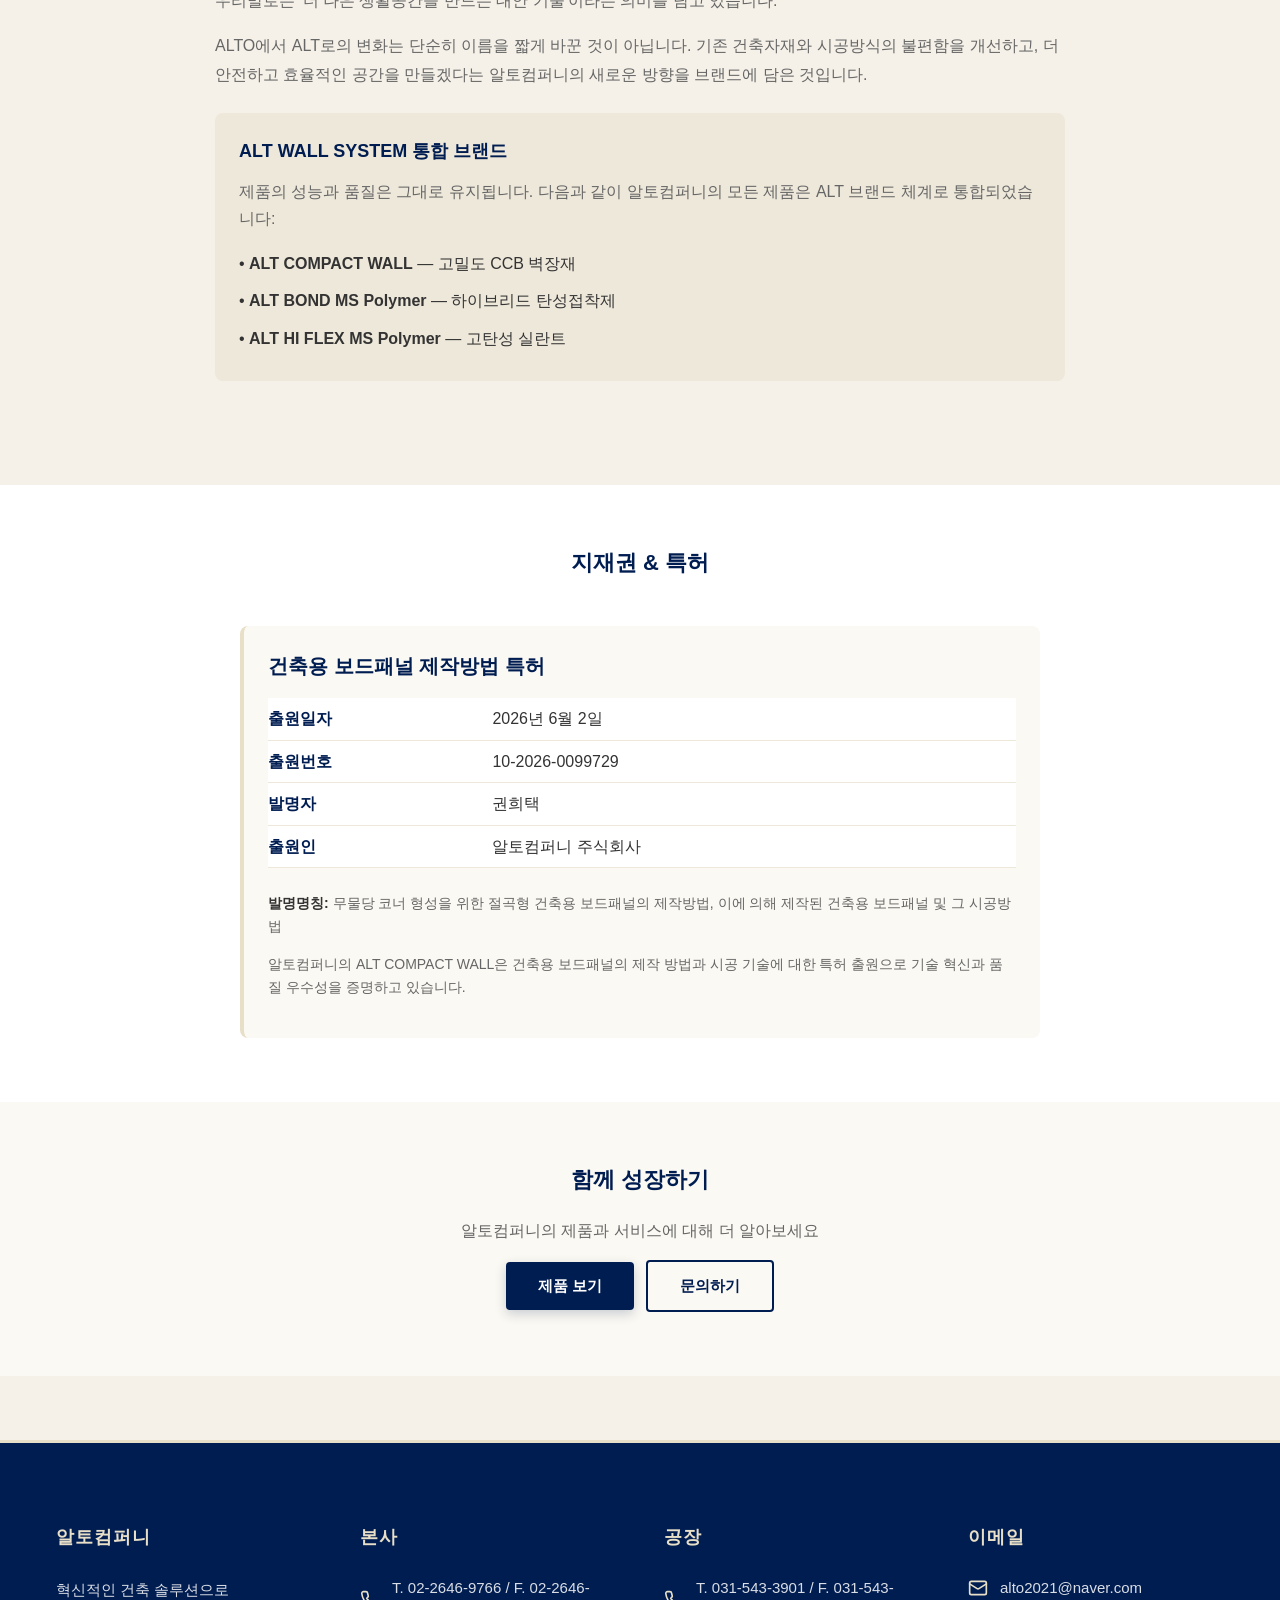
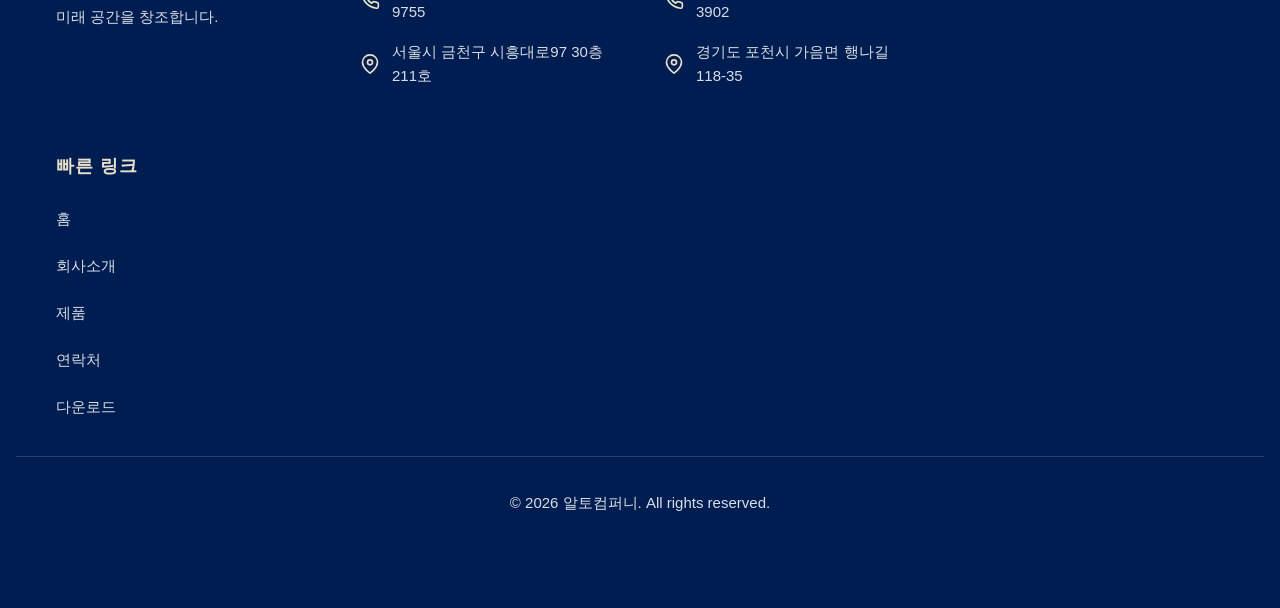
==== commit b14370d1: "Footer 아이콘 정렬 (전화는 연락처, 위치는 주소)" ====
--- a/about.html
+++ b/about.html
@@ -229,7 +229,14 @@
                 <svg class="contact-icon" viewBox="0 0 24 24" fill="none" stroke="currentColor" stroke-width="2">
                     <path d="M22 16.92v3a2 2 0 0 1-2.18 2 19.79 19.79 0 0 1-8.63-3.07 19.5 19.5 0 0 1-6-6 19.79 19.79 0 0 1-3.07-8.67A2 2 0 0 1 4.11 2h3a2 2 0 0 1 2 1.72 12.84 12.84 0 0 0 .7 2.81 2 2 0 0 1-.45 2.11L8.09 9.91a16 16 0 0 0 6 6l1.27-1.27a2 2 0 0 1 2.11-.45 12.84 12.84 0 0 0 2.81.7A2 2 0 0 1 22 16.92z"></path>
                 </svg>
-                <span>T. 02-2646-9766 / F. 02-2646-9755 | 서울시 금천구 시흥대로97 30층211호</span>
+                <span>T. 02-2646-9766 / F. 02-2646-9755</span>
+            </div>
+            <div class="contact-item">
+                <svg class="contact-icon" viewBox="0 0 24 24" fill="none" stroke="currentColor" stroke-width="2">
+                    <path d="M21 10c0 7-9 13-9 13s-9-6-9-13a9 9 0 0 1 18 0z"></path>
+                    <circle cx="12" cy="10" r="3"></circle>
+                </svg>
+                <span>서울시 금천구 시흥대로97 30층211호</span>
             </div>
         </div>
 
@@ -240,7 +247,14 @@
                 <svg class="contact-icon" viewBox="0 0 24 24" fill="none" stroke="currentColor" stroke-width="2">
                     <path d="M22 16.92v3a2 2 0 0 1-2.18 2 19.79 19.79 0 0 1-8.63-3.07 19.5 19.5 0 0 1-6-6 19.79 19.79 0 0 1-3.07-8.67A2 2 0 0 1 4.11 2h3a2 2 0 0 1 2 1.72 12.84 12.84 0 0 0 .7 2.81 2 2 0 0 1-.45 2.11L8.09 9.91a16 16 0 0 0 6 6l1.27-1.27a2 2 0 0 1 2.11-.45 12.84 12.84 0 0 0 2.81.7A2 2 0 0 1 22 16.92z"></path>
                 </svg>
-                <span>T. 031-543-3901 / F. 031-543-3902 | 경기도 포천시 가음면 행나길 118-35</span>
+                <span>T. 031-543-3901 / F. 031-543-3902</span>
+            </div>
+            <div class="contact-item">
+                <svg class="contact-icon" viewBox="0 0 24 24" fill="none" stroke="currentColor" stroke-width="2">
+                    <path d="M21 10c0 7-9 13-9 13s-9-6-9-13a9 9 0 0 1 18 0z"></path>
+                    <circle cx="12" cy="10" r="3"></circle>
+                </svg>
+                <span>경기도 포천시 가음면 행나길 118-35</span>
             </div>
         </div>
 
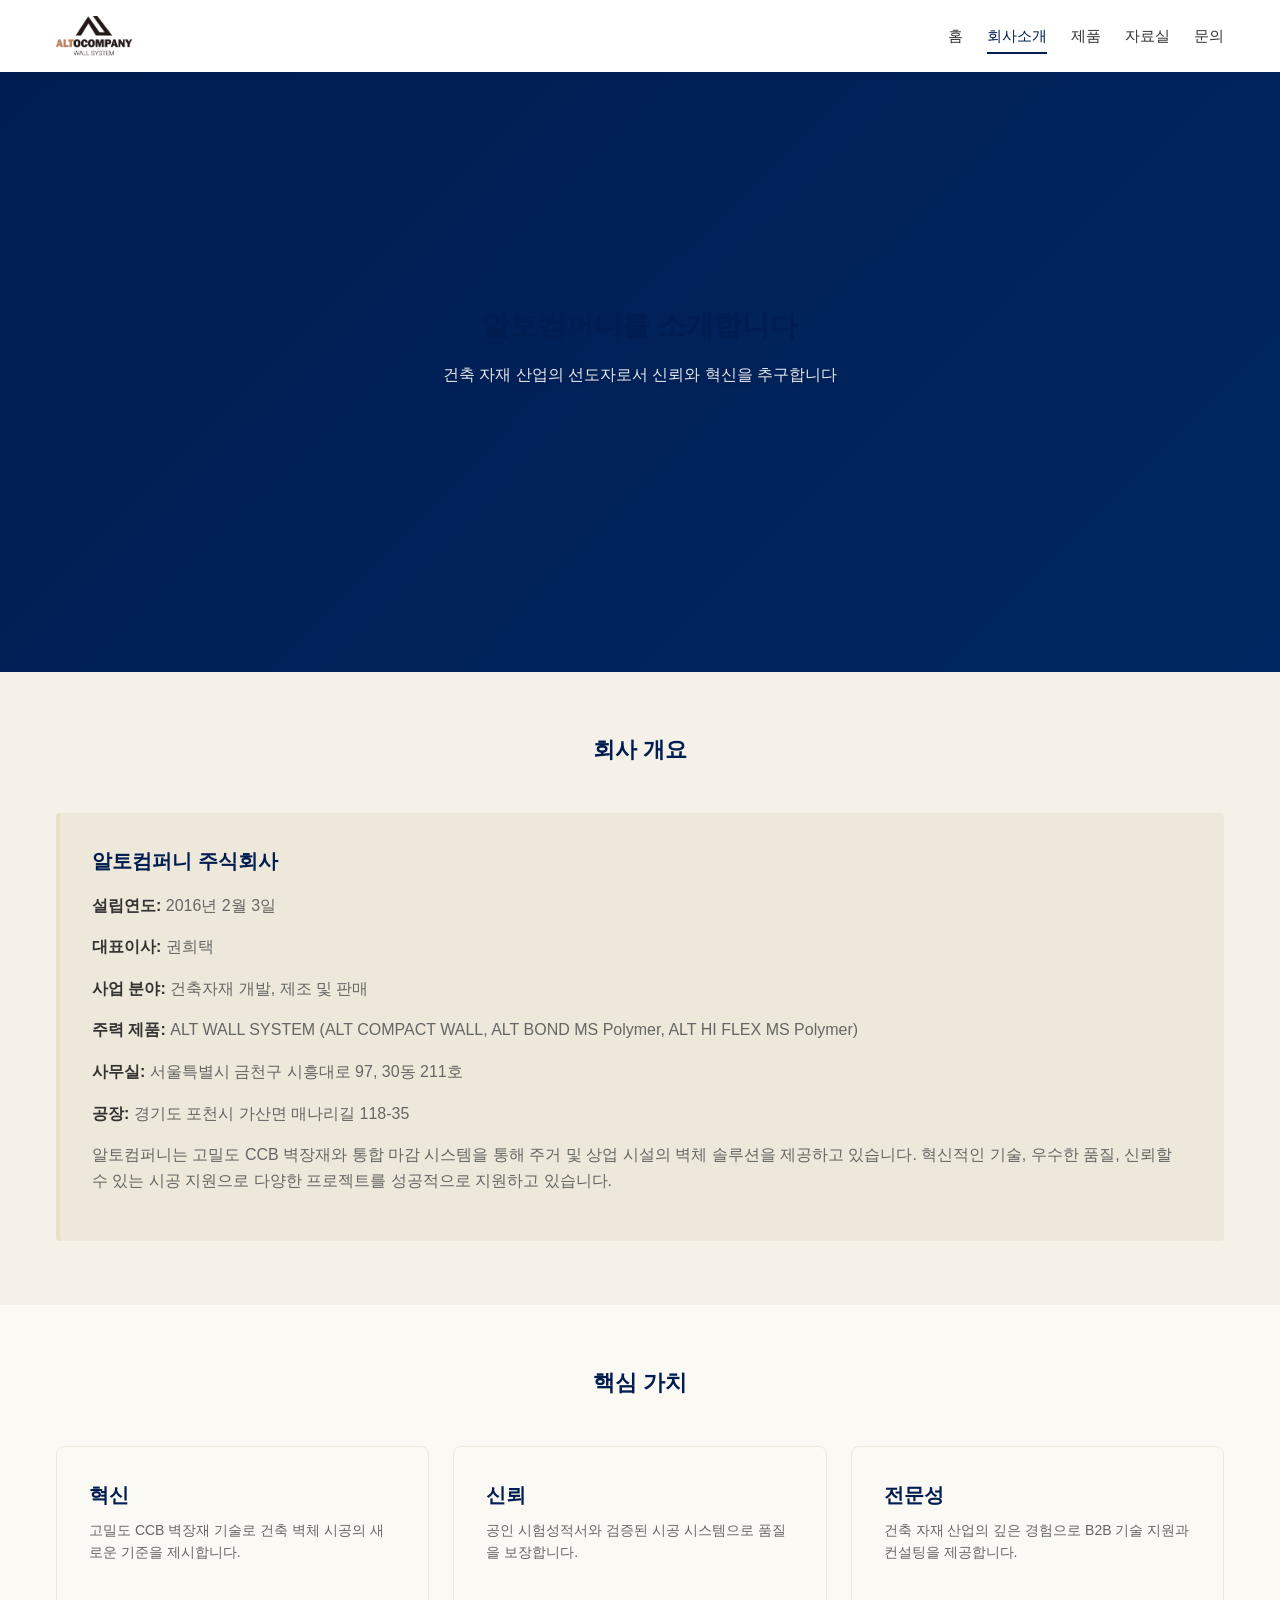
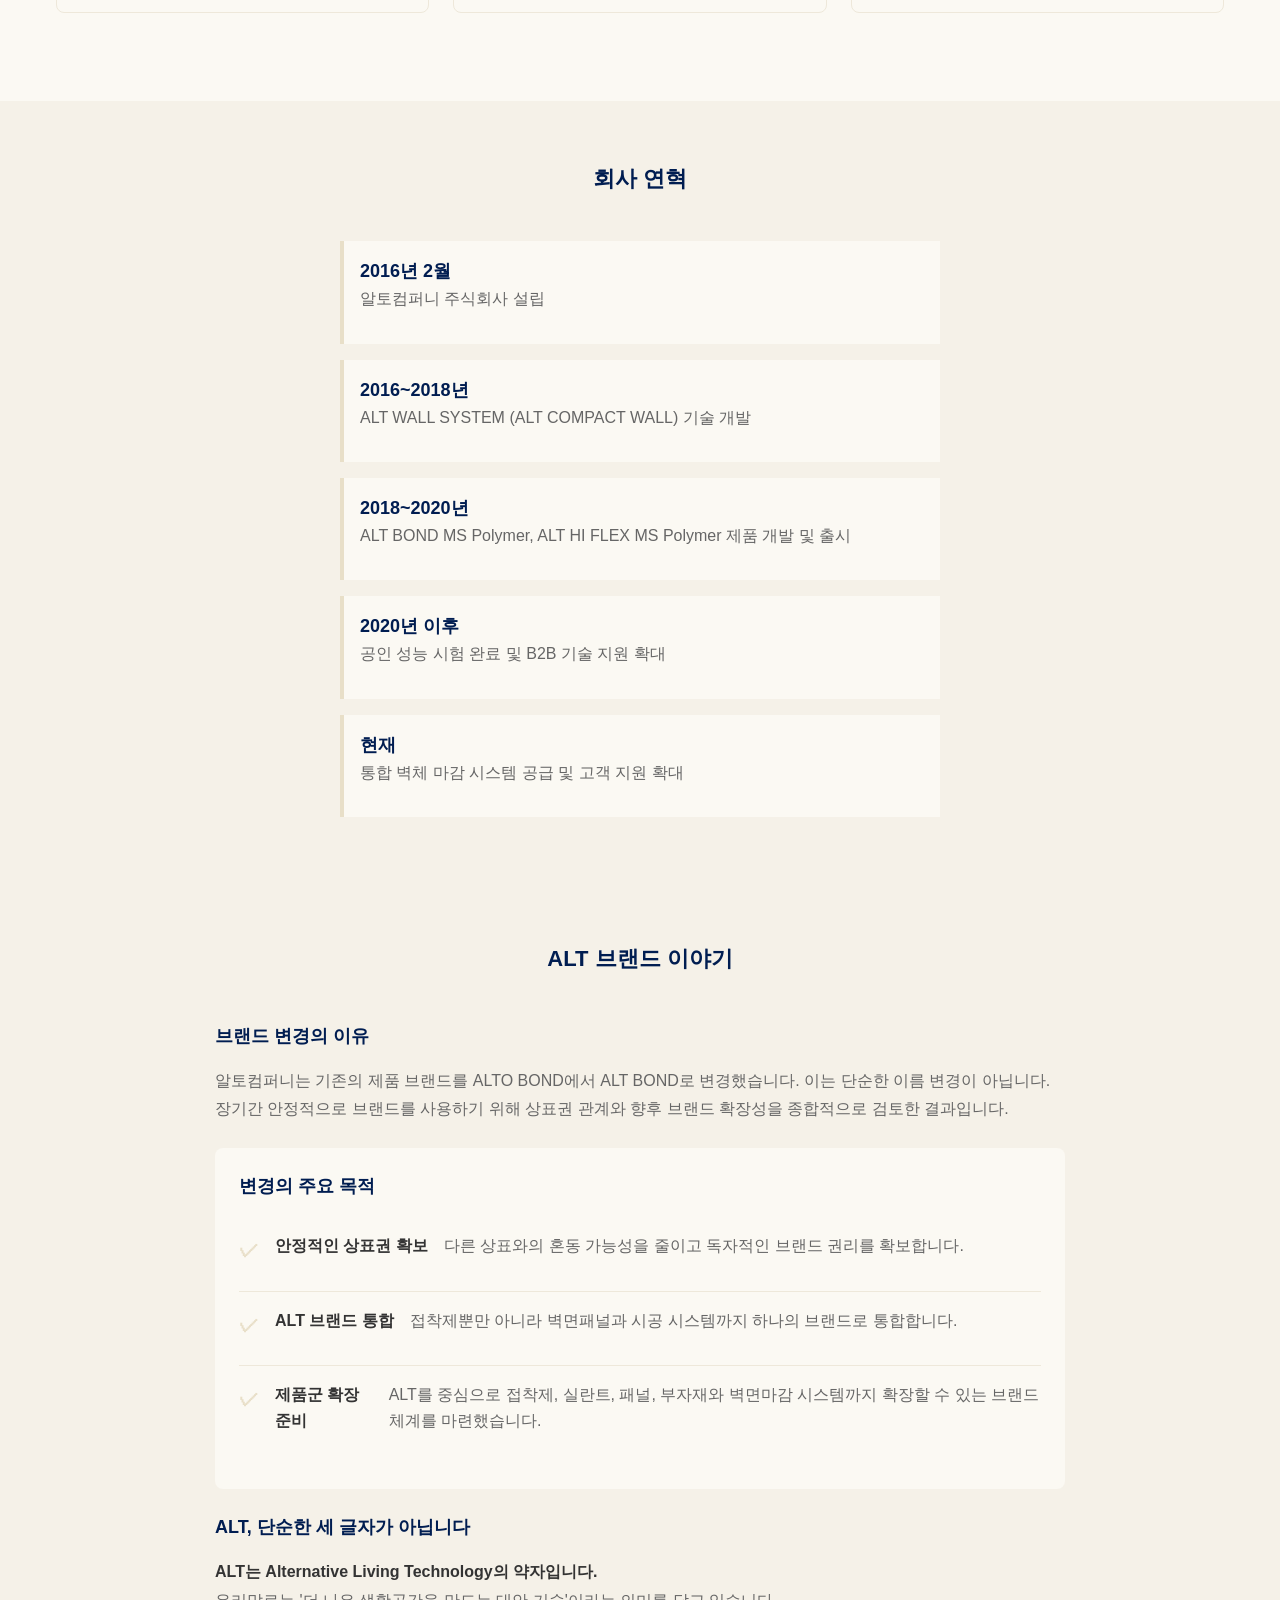
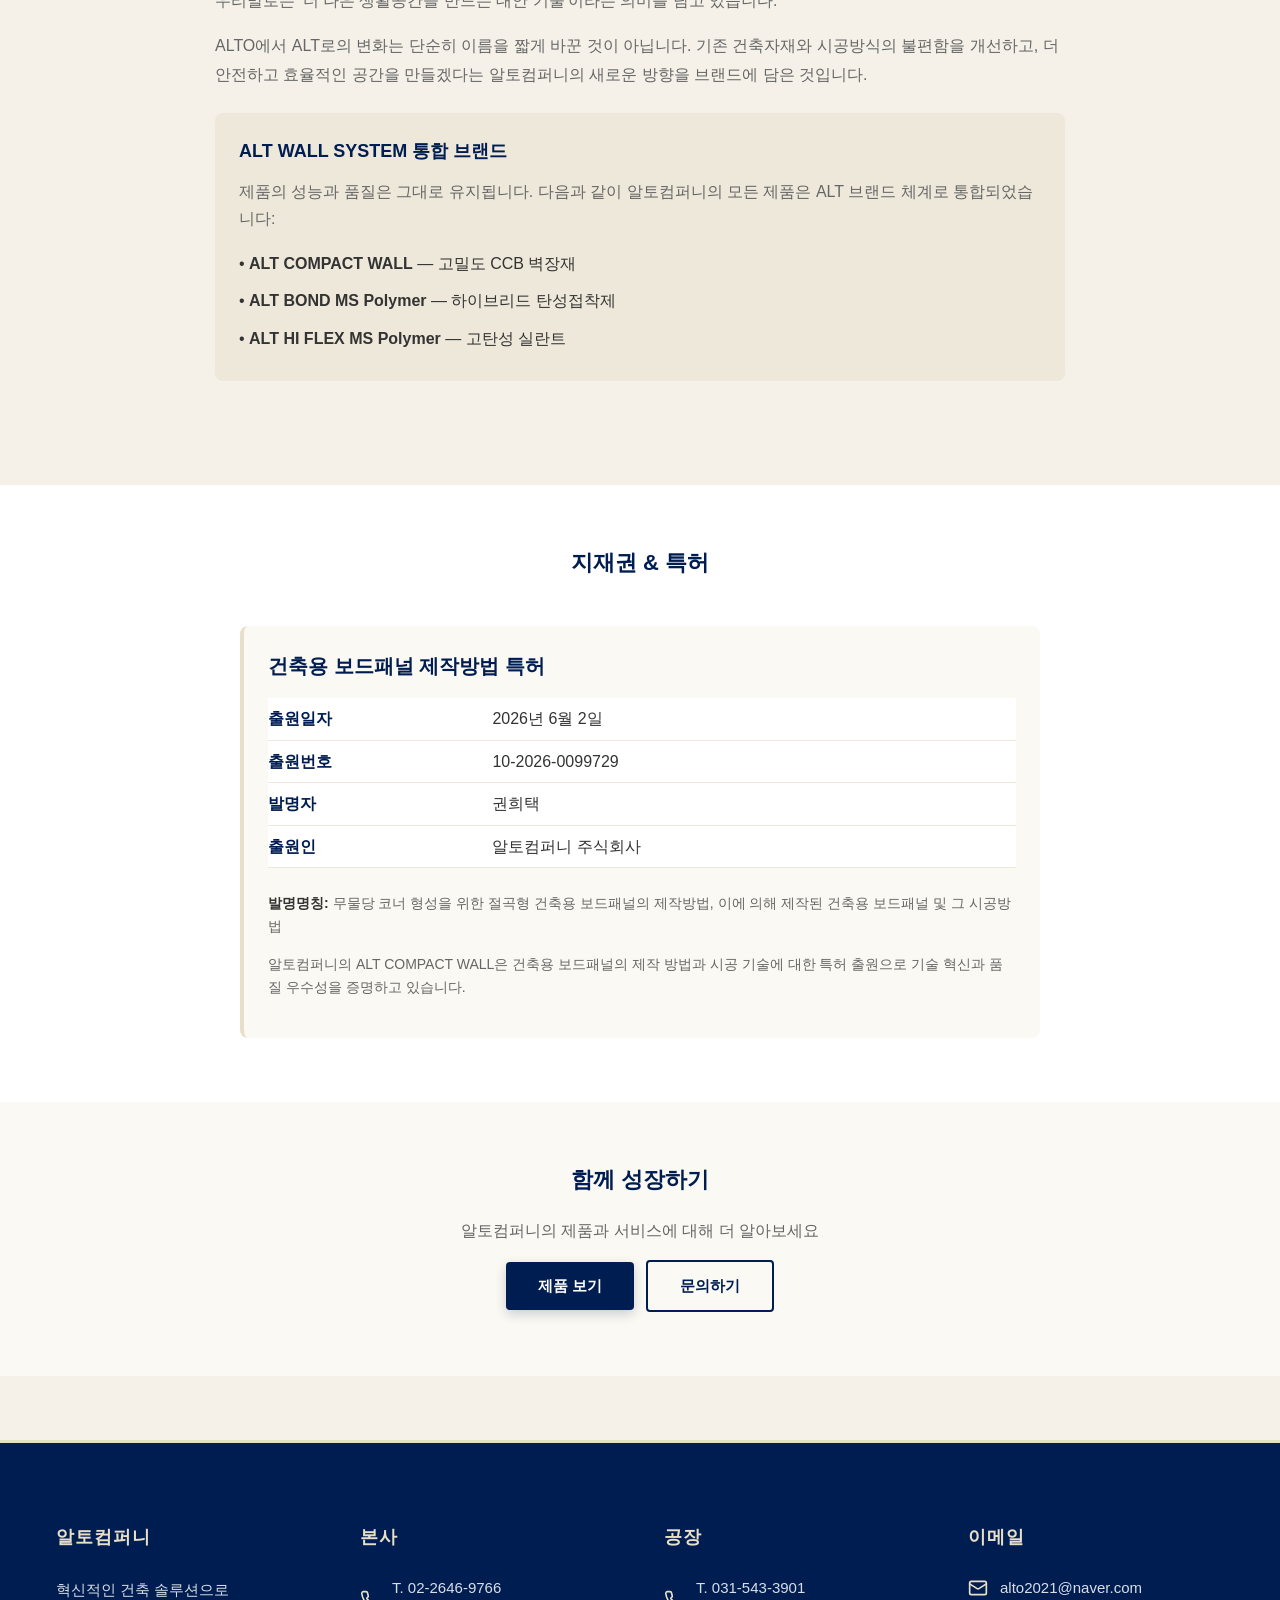
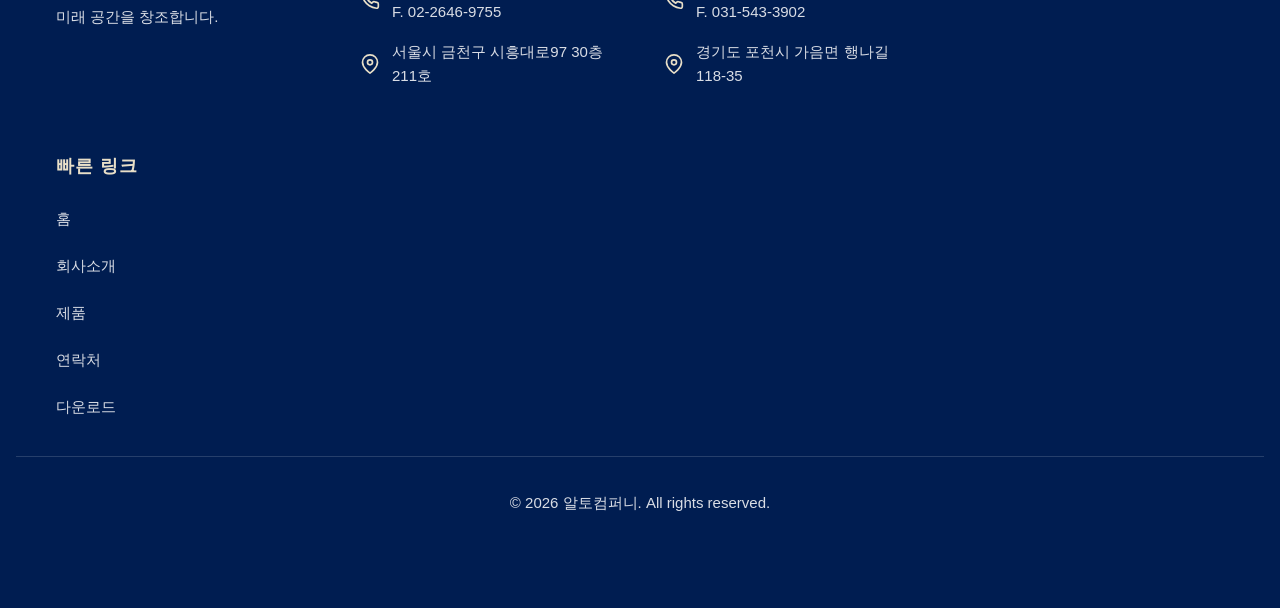
==== commit 85bea974: "Footer 연락처 T/F 2단 표시" ====
--- a/about.html
+++ b/about.html
@@ -229,7 +229,7 @@
                 <svg class="contact-icon" viewBox="0 0 24 24" fill="none" stroke="currentColor" stroke-width="2">
                     <path d="M22 16.92v3a2 2 0 0 1-2.18 2 19.79 19.79 0 0 1-8.63-3.07 19.5 19.5 0 0 1-6-6 19.79 19.79 0 0 1-3.07-8.67A2 2 0 0 1 4.11 2h3a2 2 0 0 1 2 1.72 12.84 12.84 0 0 0 .7 2.81 2 2 0 0 1-.45 2.11L8.09 9.91a16 16 0 0 0 6 6l1.27-1.27a2 2 0 0 1 2.11-.45 12.84 12.84 0 0 0 2.81.7A2 2 0 0 1 22 16.92z"></path>
                 </svg>
-                <span>T. 02-2646-9766 / F. 02-2646-9755</span>
+                <span>T. 02-2646-9766<br>F. 02-2646-9755</span>
             </div>
             <div class="contact-item">
                 <svg class="contact-icon" viewBox="0 0 24 24" fill="none" stroke="currentColor" stroke-width="2">
@@ -247,7 +247,7 @@
                 <svg class="contact-icon" viewBox="0 0 24 24" fill="none" stroke="currentColor" stroke-width="2">
                     <path d="M22 16.92v3a2 2 0 0 1-2.18 2 19.79 19.79 0 0 1-8.63-3.07 19.5 19.5 0 0 1-6-6 19.79 19.79 0 0 1-3.07-8.67A2 2 0 0 1 4.11 2h3a2 2 0 0 1 2 1.72 12.84 12.84 0 0 0 .7 2.81 2 2 0 0 1-.45 2.11L8.09 9.91a16 16 0 0 0 6 6l1.27-1.27a2 2 0 0 1 2.11-.45 12.84 12.84 0 0 0 2.81.7A2 2 0 0 1 22 16.92z"></path>
                 </svg>
-                <span>T. 031-543-3901 / F. 031-543-3902</span>
+                <span>T. 031-543-3901<br>F. 031-543-3902</span>
             </div>
             <div class="contact-item">
                 <svg class="contact-icon" viewBox="0 0 24 24" fill="none" stroke="currentColor" stroke-width="2">
